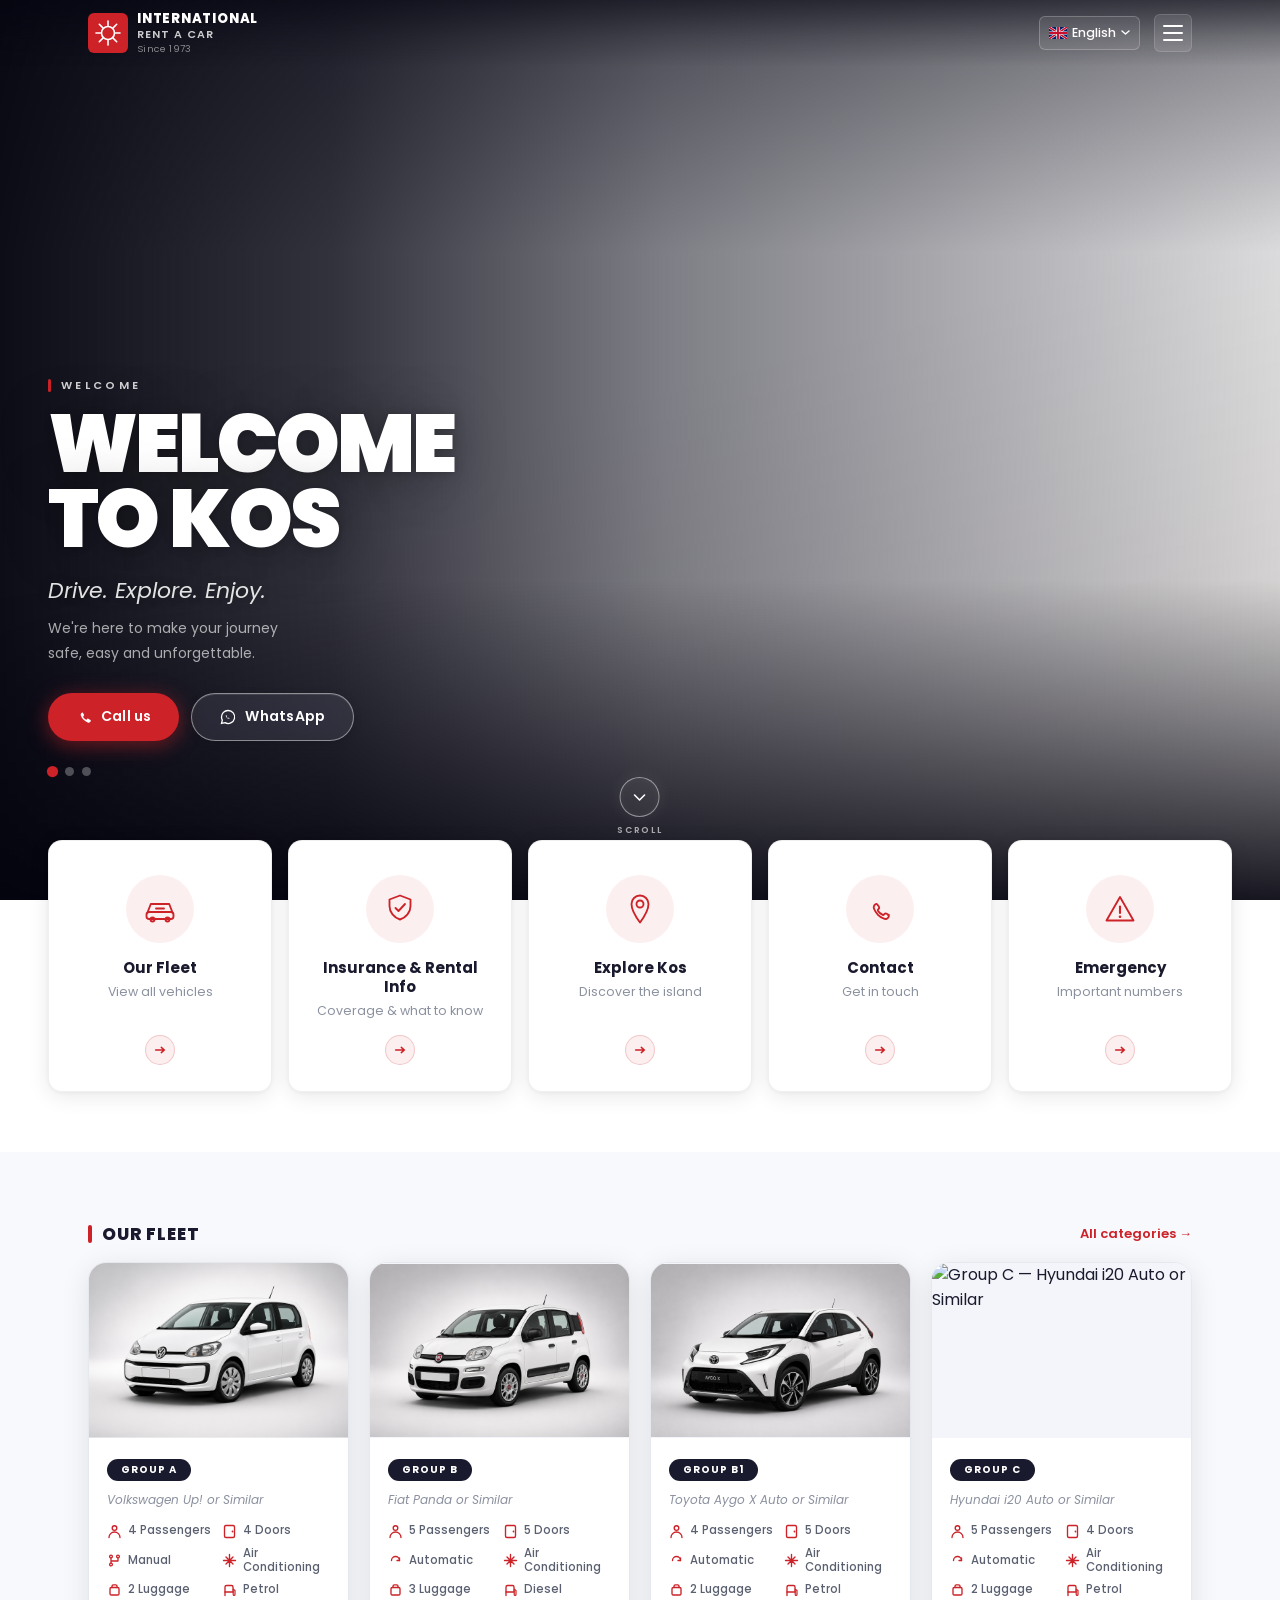
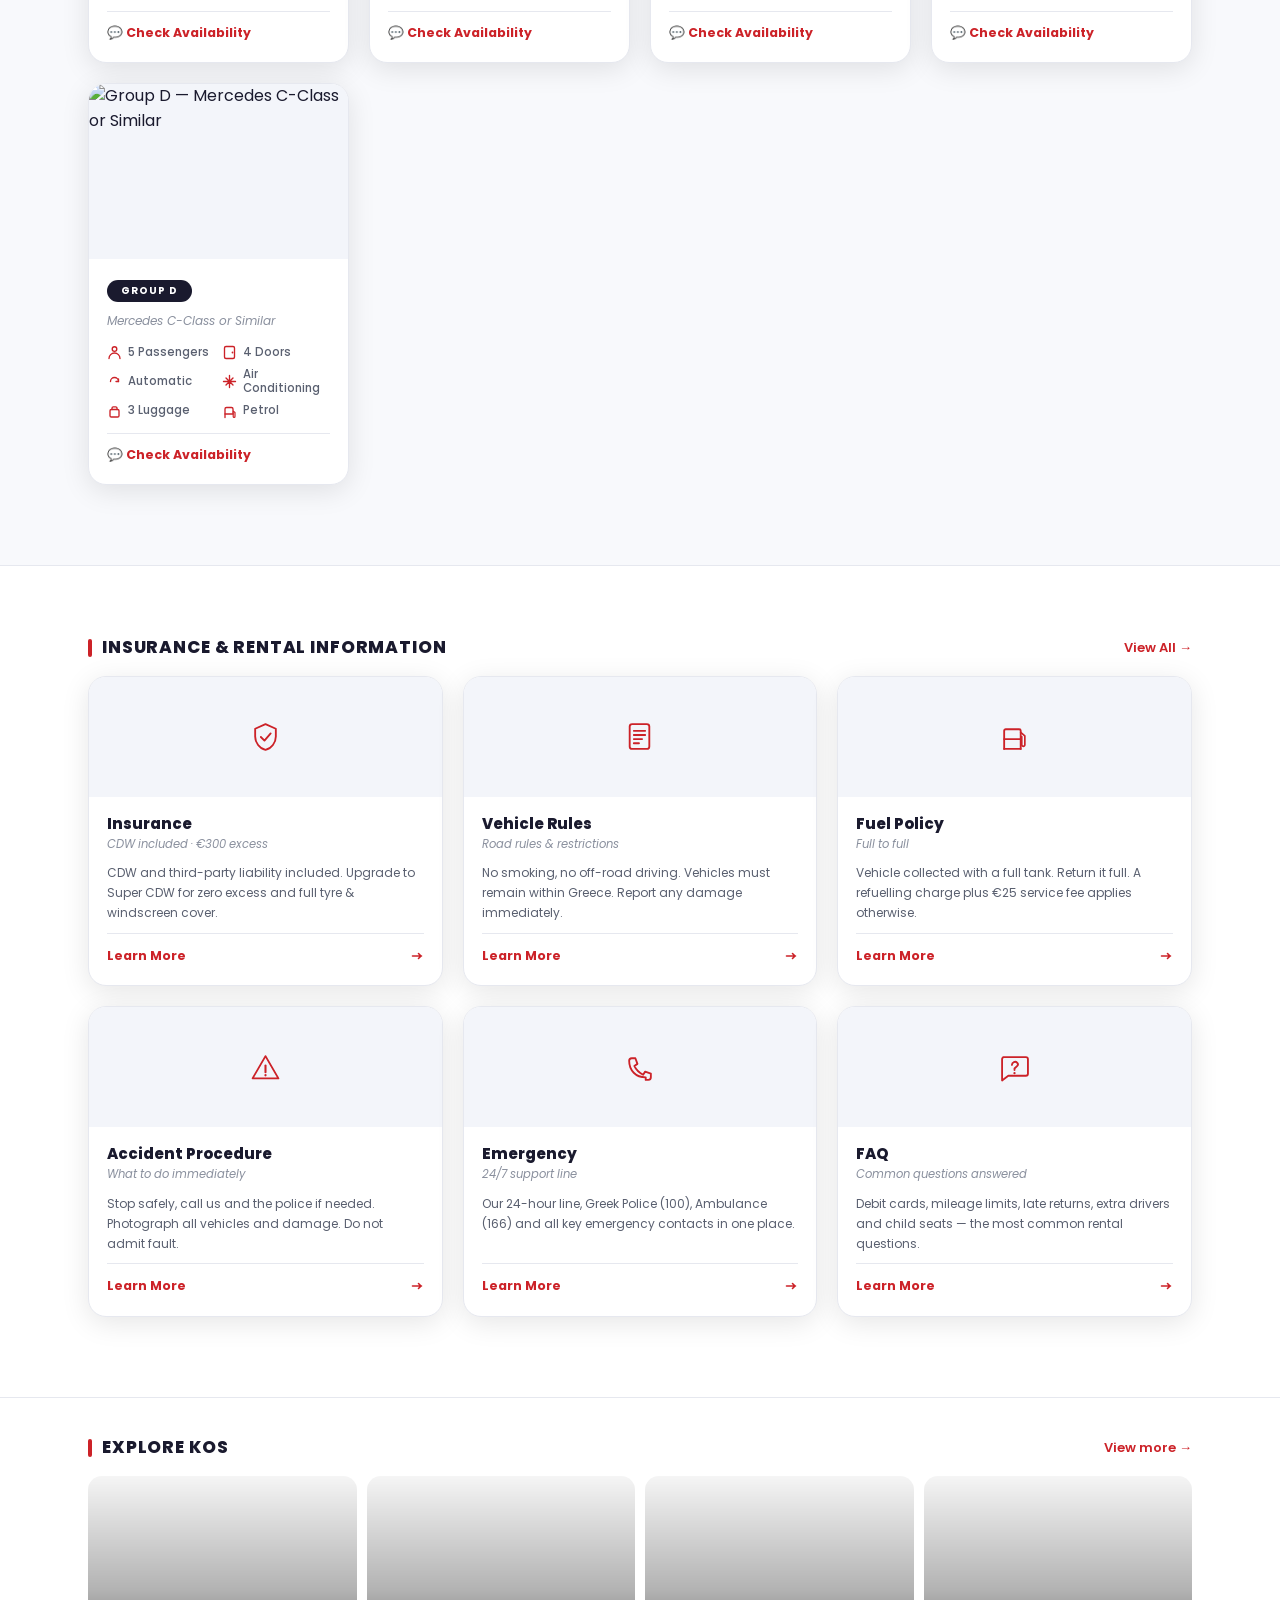
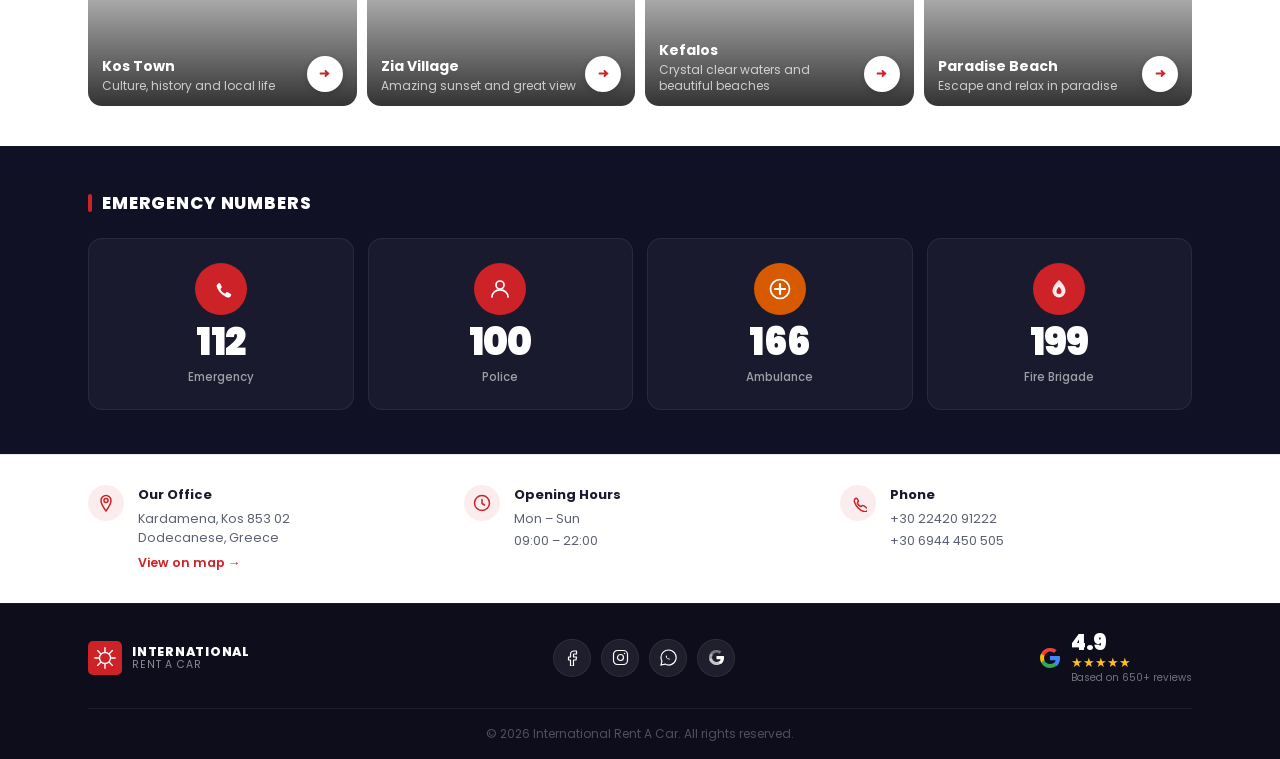
==== index.html @ 5ad6110a "Initial development version" ====
<!DOCTYPE html>
<html lang="en">
<head>
  <meta charset="UTF-8" />
  <meta name="viewport" content="width=device-width, initial-scale=1.0" />
  <meta name="description" content="International Rent A Car — Premium car rentals in Kos, Greece. Drive. Explore. Enjoy." />
  <title>International Rent A Car — Kos, Greece</title>
  <link rel="preconnect" href="https://fonts.googleapis.com" />
  <link rel="preconnect" href="https://fonts.gstatic.com" crossorigin />
  <link href="https://fonts.googleapis.com/css2?family=Poppins:ital,wght@0,300;0,400;0,500;0,600;0,700;0,800;0,900;1,400;1,500&display=swap" rel="stylesheet" />
  <link rel="stylesheet" href="css/style.css" />
</head>
<body>

  <!-- ═══════════════════════ NAVIGATION ═══════════════════════ -->
  <header class="nav" id="nav">
    <div class="nav__inner">

      <a href="#home" class="nav__logo" aria-label="International Rent A Car — Home">
        <!--
          LOGO PLACEHOLDER — replace the entire <svg> below with the official asset:
          <img src="images/logo.png" alt="" width="40" height="40" />
          The .nav__logo-icon img rule in style.css handles sizing automatically.
        -->
        <div class="nav__logo-icon" aria-hidden="true">
          <svg width="40" height="40" viewBox="0 0 40 40" fill="none" xmlns="http://www.w3.org/2000/svg">
            <rect width="40" height="40" rx="6" fill="#CC2228"/>
            <circle cx="20" cy="20" r="6.5" stroke="white" stroke-width="1.6" fill="none"/>
            <line x1="20" y1="8"  x2="20" y2="12.5" stroke="white" stroke-width="1.6" stroke-linecap="round"/>
            <line x1="20" y1="27.5" x2="20" y2="32" stroke="white" stroke-width="1.6" stroke-linecap="round"/>
            <line x1="8"  y1="20" x2="12.5" y2="20" stroke="white" stroke-width="1.6" stroke-linecap="round"/>
            <line x1="27.5" y1="20" x2="32" y2="20" stroke="white" stroke-width="1.6" stroke-linecap="round"/>
            <line x1="11.3" y1="11.3" x2="14.9" y2="14.9" stroke="white" stroke-width="1.6" stroke-linecap="round"/>
            <line x1="25.1" y1="25.1" x2="28.7" y2="28.7" stroke="white" stroke-width="1.6" stroke-linecap="round"/>
            <line x1="28.7" y1="11.3" x2="25.1" y2="14.9" stroke="white" stroke-width="1.6" stroke-linecap="round"/>
            <line x1="14.9" y1="25.1" x2="11.3" y2="28.7" stroke="white" stroke-width="1.6" stroke-linecap="round"/>
          </svg>
        </div>
        <div class="nav__logo-text">
          <span class="nav__logo-name">INTERNATIONAL</span>
          <span class="nav__logo-sub">RENT A CAR</span>
          <span class="nav__logo-since">Since 1973</span>
        </div>
      </a>

      <div class="nav__right">
        <div class="nav__lang" role="button" tabindex="0" aria-label="Language: English">
          <svg width="18" height="12" viewBox="0 0 18 12" xmlns="http://www.w3.org/2000/svg" aria-hidden="true">
            <rect width="18" height="12" rx="1.5" fill="#012169"/>
            <path d="M0 0L18 12M18 0L0 12" stroke="white" stroke-width="2.5"/>
            <path d="M0 0L18 12M18 0L0 12" stroke="#C8102E" stroke-width="1.5"/>
            <path d="M9 0V12M0 6H18" stroke="white" stroke-width="3.2"/>
            <path d="M9 0V12M0 6H18" stroke="#C8102E" stroke-width="1.9"/>
          </svg>
          <span>English</span>
          <svg width="9" height="5" viewBox="0 0 9 5" fill="none" aria-hidden="true">
            <path d="M1 1l3.5 3L8 1" stroke="white" stroke-width="1.4" stroke-linecap="round" stroke-linejoin="round"/>
          </svg>
        </div>
        <button class="nav__burger" id="navBurger" aria-label="Open navigation menu" aria-expanded="false" aria-controls="mobMenu">
          <span></span>
          <span></span>
          <span></span>
        </button>
      </div>

    </div>
  </header>

  <!-- ═══════════════════════ MOBILE MENU ══════════════════════ -->
  <div class="mob-menu" id="mobMenu" aria-hidden="true" role="dialog" aria-label="Navigation">
    <div class="mob-menu__bg" id="mobMenuBg"></div>
    <div class="mob-menu__panel">
      <div class="mob-menu__head">
        <div class="mob-menu__logo" aria-hidden="true">
          <svg width="26" height="26" viewBox="0 0 40 40" fill="none">
            <rect width="40" height="40" rx="6" fill="#CC2228"/>
            <circle cx="20" cy="20" r="6.5" stroke="white" stroke-width="1.6" fill="none"/>
            <line x1="20" y1="8"  x2="20" y2="12.5" stroke="white" stroke-width="1.6" stroke-linecap="round"/>
            <line x1="20" y1="27.5" x2="20" y2="32" stroke="white" stroke-width="1.6" stroke-linecap="round"/>
            <line x1="8"  y1="20" x2="12.5" y2="20" stroke="white" stroke-width="1.6" stroke-linecap="round"/>
            <line x1="27.5" y1="20" x2="32" y2="20" stroke="white" stroke-width="1.6" stroke-linecap="round"/>
            <line x1="11.3" y1="11.3" x2="14.9" y2="14.9" stroke="white" stroke-width="1.6" stroke-linecap="round"/>
            <line x1="25.1" y1="25.1" x2="28.7" y2="28.7" stroke="white" stroke-width="1.6" stroke-linecap="round"/>
            <line x1="28.7" y1="11.3" x2="25.1" y2="14.9" stroke="white" stroke-width="1.6" stroke-linecap="round"/>
            <line x1="14.9" y1="25.1" x2="11.3" y2="28.7" stroke="white" stroke-width="1.6" stroke-linecap="round"/>
          </svg>
          <span>Menu</span>
        </div>
        <button class="mob-menu__close" id="mobMenuClose" aria-label="Close menu">
          <svg width="18" height="18" viewBox="0 0 18 18" fill="none" aria-hidden="true">
            <path d="M14 4L4 14M4 4l10 10" stroke="white" stroke-width="1.8" stroke-linecap="round"/>
          </svg>
        </button>
      </div>
      <nav class="mob-menu__nav" aria-label="Main navigation">
        <a href="#fleet"        class="mob-menu__link">Our Fleet</a>
        <a href="#rental-guide" class="mob-menu__link">Insurance & Rental Info</a>
        <a href="#explore"      class="mob-menu__link">Explore Kos</a>
        <a href="#emergency"    class="mob-menu__link">Emergency</a>
        <a href="#contact"      class="mob-menu__link">Contact</a>
      </nav>
      <div class="mob-menu__footer">
        <a href="tel:+302242091222" class="mob-menu__cta mob-menu__cta--red">
          <svg width="15" height="15" viewBox="0 0 15 15" fill="none" aria-hidden="true">
            <path d="M13.5 10.5c-.28-.28-2.15-1.4-2.55-1.4-.4 0-.55.3-1.05.85-.28.28-.48.3-.75.15-.6-.28-1.8-.8-2.55-2.45-.1-.28-.1-.45.2-.75.47-.47.75-.65.75-1.05 0-.4-1.05-2-1.35-2.28-.28-.28-.55 0-.8.2-.47.28-.85.65-1.05 1.15-.2.47-.08 1.05.1 1.55.55 1.4 1.4 2.72 2.55 3.85 1.15 1.15 2.45 2 3.85 2.55.47.18 1.05.28 1.55.1.47-.18.87-.6 1.15-1.05.28-.38.48-.57.28-.85-.08-.08-.3-.2-1.05-.85z" fill="white"/>
          </svg>
          Call us now
        </a>
        <a href="https://wa.me/306944450505" target="_blank" rel="noopener" class="mob-menu__cta mob-menu__cta--outline">
          <svg width="15" height="15" viewBox="0 0 15 15" fill="none" aria-hidden="true">
            <path d="M7.5 1C3.91 1 1 3.91 1 7.5c0 1.08.28 2.1.78 2.98L1 14l3.6-.77A6.5 6.5 0 107.5 1z" stroke="white" stroke-width="1.2" fill="none"/>
            <path d="M5.3 6.2c0-.15.1-.28.23-.3l.23-.02c.15-.01.28.08.3.22l.27.93c.03.1-.02.21-.12.26l-.27.17c.24.48.65.9 1.13 1.14l.17-.27a.22.22 0 01.26-.12l.93.27c.14.03.23.16.22.3l-.02.23c-.02.15-.15.26-.3.26C6.75 9 5.3 7.55 5.3 6.42V6.2z" fill="white"/>
          </svg>
          WhatsApp
        </a>
      </div>
    </div>
  </div>

  <!-- ═══════════════════════ HERO ══════════════════════════════ -->
  <section class="hero" id="home" aria-label="Welcome to International Rent A Car">

    <div class="hero__slide active" style="background-image:url('https://images.unsplash.com/photo-1568702846914-96b305d2aaeb?w=1920&q=90&auto=format&fit=crop')" aria-hidden="true"></div>
    <div class="hero__slide" style="background-image:url('https://images.unsplash.com/photo-1571366343168-631c5bcca7a4?w=1920&q=90&auto=format&fit=crop')" aria-hidden="true"></div>
    <div class="hero__slide" style="background-image:url('https://images.unsplash.com/photo-1570077188670-e3a8d69ac5ff?w=1920&q=90&auto=format&fit=crop')" aria-hidden="true"></div>

    <div class="hero__overlay" aria-hidden="true"></div>
    <div class="hero__vignette" aria-hidden="true"></div>

    <div class="hero__content">
      <span class="hero__eyebrow">WELCOME</span>
      <h1 class="hero__heading">WELCOME<br>TO KOS</h1>
      <p class="hero__tagline">Drive. Explore. Enjoy.</p>
      <p class="hero__desc">We're here to make your journey<br>safe, easy and unforgettable.</p>

      <div class="hero__actions">
        <a href="tel:+302242091222" class="hero__btn hero__btn--red">
          <svg width="16" height="16" viewBox="0 0 16 16" fill="none" aria-hidden="true">
            <path d="M14.5 11c-.3-.3-2.3-1.52-2.7-1.52-.4 0-.6.3-1.1.9-.3.3-.5.3-.8.16-.65-.3-1.9-.86-2.7-2.6-.1-.3-.1-.5.2-.8.5-.5.8-.7.8-1.1 0-.4-1.1-2.08-1.4-2.38-.3-.3-.6 0-.9.2-.5.3-.9.7-1.1 1.2-.2.5-.1 1.1.1 1.6.6 1.5 1.5 2.9 2.7 4.1 1.2 1.2 2.6 2.1 4.1 2.7.5.2 1.1.3 1.6.1.5-.2.9-.6 1.2-1.1.28-.4.5-.58.28-.88z" fill="white"/>
          </svg>
          Call us
        </a>
        <a href="https://wa.me/306944450505" target="_blank" rel="noopener" class="hero__btn hero__btn--dark">
          <svg width="16" height="16" viewBox="0 0 16 16" fill="none" aria-hidden="true">
            <path d="M8 1.5C4.41 1.5 1.5 4.41 1.5 8c0 1.13.3 2.2.82 3.12L1.5 14.5l3.5-.81A6.5 6.5 0 108 1.5z" stroke="white" stroke-width="1.3" fill="none"/>
            <path d="M5.8 6.5c0-.16.1-.3.25-.33l.26-.02c.16-.02.3.08.33.23l.28.98c.04.12-.02.25-.13.31l-.27.17c.26.53.68.96 1.2 1.2l.17-.26a.27.27 0 01.32-.14l.98.28c.15.03.25.17.23.33l-.02.26c-.02.16-.16.27-.32.27C7.25 9.62 5.8 8.17 5.8 6.76V6.5z" fill="white"/>
          </svg>
          WhatsApp
        </a>
      </div>

      <div class="hero__dots" role="tablist" aria-label="Hero slides">
        <button class="hero__dot active" data-slide="0" role="tab" aria-selected="true"  aria-label="Slide 1"></button>
        <button class="hero__dot"        data-slide="1" role="tab" aria-selected="false" aria-label="Slide 2"></button>
        <button class="hero__dot"        data-slide="2" role="tab" aria-selected="false" aria-label="Slide 3"></button>
      </div>
    </div>

    <a href="#quick-links" class="hero__scroll" aria-label="Scroll down">
      <div class="hero__scroll-ring" aria-hidden="true">
        <svg width="20" height="20" viewBox="0 0 20 20" fill="none">
          <path d="M5 8l5 5 5-5" stroke="white" stroke-width="1.6" stroke-linecap="round" stroke-linejoin="round"/>
        </svg>
      </div>
      <span>SCROLL</span>
    </a>

  </section>

  <!-- ═══════════════════════ QUICK ACCESS ═════════════════════ -->
  <section class="qa-wrap" id="quick-links" aria-label="Quick access navigation">
    <div class="qa-grid">

      <!-- 1. Our Fleet -->
      <a href="#fleet" class="qa-card" aria-label="View our fleet of vehicles">
        <div class="qa-card__icon" aria-hidden="true">
          <svg width="34" height="34" viewBox="0 0 34 34" fill="none">
            <path d="M4.5 20.5L7.8 12H26.2L29.5 20.5" stroke="#CC2228" stroke-width="1.85" stroke-linecap="round" stroke-linejoin="round"/>
            <rect x="3.5" y="20" width="27" height="7" rx="2.8" stroke="#CC2228" stroke-width="1.85"/>
            <circle cx="9.5" cy="27.5" r="2" stroke="#CC2228" stroke-width="1.85" fill="none"/>
            <circle cx="24.5" cy="27.5" r="2" stroke="#CC2228" stroke-width="1.85" fill="none"/>
            <path d="M13 16.5h8" stroke="#CC2228" stroke-width="1.85" stroke-linecap="round"/>
          </svg>
        </div>
        <div class="qa-card__body">
          <strong class="qa-card__title">Our Fleet</strong>
          <span class="qa-card__desc">View all vehicles</span>
        </div>
        <div class="qa-card__arrow" aria-hidden="true">
          <svg width="14" height="14" viewBox="0 0 16 16" fill="none">
            <path d="M3 8h10M9.5 5L13 8l-3.5 3" stroke="currentColor" stroke-width="1.7" stroke-linecap="round" stroke-linejoin="round"/>
          </svg>
        </div>
      </a>

      <!-- 2. Insurance -->
      <a href="#rental-guide" class="qa-card" aria-label="Insurance and rental information">
        <div class="qa-card__icon" aria-hidden="true">
          <svg width="34" height="34" viewBox="0 0 34 34" fill="none">
            <path d="M17 3.5L6.5 7.5v6.5c0 6.28 4.5 11.5 10.5 13.5 6-2 10.5-7.22 10.5-13.5V7.5L17 3.5z" stroke="#CC2228" stroke-width="1.85" stroke-linejoin="round"/>
            <path d="M12.5 16l3 3L22 12" stroke="#CC2228" stroke-width="1.85" stroke-linecap="round" stroke-linejoin="round"/>
          </svg>
        </div>
        <div class="qa-card__body">
          <strong class="qa-card__title">Insurance & Rental Info</strong>
          <span class="qa-card__desc">Coverage & what to know</span>
        </div>
        <div class="qa-card__arrow" aria-hidden="true">
          <svg width="14" height="14" viewBox="0 0 16 16" fill="none">
            <path d="M3 8h10M9.5 5L13 8l-3.5 3" stroke="currentColor" stroke-width="1.7" stroke-linecap="round" stroke-linejoin="round"/>
          </svg>
        </div>
      </a>

      <!-- 3. Explore Kos -->
      <a href="#explore" class="qa-card" aria-label="Explore Kos island">
        <div class="qa-card__icon" aria-hidden="true">
          <svg width="34" height="34" viewBox="0 0 34 34" fill="none">
            <path d="M17 3.5C12.31 3.5 8.5 7.31 8.5 12c0 7.12 8.5 18.5 8.5 18.5s8.5-11.38 8.5-18.5c0-4.69-3.81-8.5-8.5-8.5z" stroke="#CC2228" stroke-width="1.85" stroke-linejoin="round"/>
            <circle cx="17" cy="12" r="3.5" stroke="#CC2228" stroke-width="1.85" fill="none"/>
          </svg>
        </div>
        <div class="qa-card__body">
          <strong class="qa-card__title">Explore Kos</strong>
          <span class="qa-card__desc">Discover the island</span>
        </div>
        <div class="qa-card__arrow" aria-hidden="true">
          <svg width="14" height="14" viewBox="0 0 16 16" fill="none">
            <path d="M3 8h10M9.5 5L13 8l-3.5 3" stroke="currentColor" stroke-width="1.7" stroke-linecap="round" stroke-linejoin="round"/>
          </svg>
        </div>
      </a>

      <!-- 4. Contact -->
      <a href="tel:+302242091222" class="qa-card" aria-label="Call us now">
        <div class="qa-card__icon" aria-hidden="true">
          <svg width="34" height="34" viewBox="0 0 34 34" fill="none">
            <path d="M26.5 23.5c-.46-.48-3.3-2.12-3.94-2.12-.65 0-.84.38-1.6 1.22-.43.5-.74.52-1.22.28-1.22-.6-3.28-1.72-4.88-4.24-.19-.46-.19-.7.28-1.2.76-.76 1.13-1.04 1.13-1.6 0-.65-1.7-3.1-2.08-3.52-.65-.73-1.22-.47-1.7 0-.74.46-1.32 1.04-1.6 1.88-.28.84-.18 1.75.18 2.58.82 2.24 2.26 4.36 3.9 6 1.65 1.65 3.76 3.08 6 3.9.83.36 1.74.46 2.58.18.84-.28 1.42-.86 1.88-1.6.46-.65.7-.88.24-1.6-.09-.18-.38-.37-1.04-1.06z" stroke="#CC2228" stroke-width="1.85" stroke-linecap="round"/>
          </svg>
        </div>
        <div class="qa-card__body">
          <strong class="qa-card__title">Contact</strong>
          <span class="qa-card__desc">Get in touch</span>
        </div>
        <div class="qa-card__arrow" aria-hidden="true">
          <svg width="14" height="14" viewBox="0 0 16 16" fill="none">
            <path d="M3 8h10M9.5 5L13 8l-3.5 3" stroke="currentColor" stroke-width="1.7" stroke-linecap="round" stroke-linejoin="round"/>
          </svg>
        </div>
      </a>

      <!-- 5. Emergency -->
      <a href="#emergency" class="qa-card" aria-label="View emergency numbers">
        <div class="qa-card__icon" aria-hidden="true">
          <svg width="34" height="34" viewBox="0 0 34 34" fill="none">
            <path d="M17 5L30.5 28.5H3.5L17 5z" stroke="#CC2228" stroke-width="1.85" stroke-linejoin="round"/>
            <path d="M17 14.5V21" stroke="#CC2228" stroke-width="2.1" stroke-linecap="round"/>
            <circle cx="17" cy="24.8" r="1.3" fill="#CC2228"/>
          </svg>
        </div>
        <div class="qa-card__body">
          <strong class="qa-card__title">Emergency</strong>
          <span class="qa-card__desc">Important numbers</span>
        </div>
        <div class="qa-card__arrow" aria-hidden="true">
          <svg width="14" height="14" viewBox="0 0 16 16" fill="none">
            <path d="M3 8h10M9.5 5L13 8l-3.5 3" stroke="currentColor" stroke-width="1.7" stroke-linecap="round" stroke-linejoin="round"/>
          </svg>
        </div>
      </a>

    </div><!-- end .qa-grid -->

    <!-- Pagination dots — shown on mobile only -->
    <div class="qa-dots" role="tablist" aria-label="Quick access cards">
      <button class="qa-dot qa-dot--active" role="tab" aria-selected="true"  data-qa="0" aria-label="Card 1 of 5"></button>
      <button class="qa-dot"               role="tab" aria-selected="false" data-qa="1" aria-label="Card 2 of 5"></button>
      <button class="qa-dot"               role="tab" aria-selected="false" data-qa="2" aria-label="Card 3 of 5"></button>
      <button class="qa-dot"               role="tab" aria-selected="false" data-qa="3" aria-label="Card 4 of 5"></button>
      <button class="qa-dot"               role="tab" aria-selected="false" data-qa="4" aria-label="Card 5 of 5"></button>
    </div>

  </section>

  <!-- ═══════════════════════ OUR FLEET ════════════════════════ -->
  <section class="fleet" id="fleet" aria-labelledby="fleet-heading">
    <div class="container">

      <div class="sec-head">
        <h2 class="sec-title" id="fleet-heading">OUR FLEET</h2>
        <a href="#fleet" class="sec-link">All categories →</a>
      </div>

      <div class="fleet-grid prem-carousel__track" role="list">

        <!-- ── Group A · Economy ─────────────────────────────────── -->
        <!-- Fleet images must be loaded from: assets/images/fleet/cards/ -->
        <article class="fleet-card prem-carousel__card" role="listitem" aria-label="Group A — Volkswagen Up! or Similar">
          <div class="fleet-card__img-wrap">
            <img
              src="assets/images/fleet/cards/group-a-vw-up-white.png"
              alt="Group A — Volkswagen Up! or Similar"
              loading="lazy"
            />
          </div>
          <div class="fleet-card__body">
            <div class="fleet-card__head">
              <p class="fleet-card__group">Group A</p>
              <p class="fleet-card__example">Volkswagen Up! or Similar</p>
            </div>
            <ul class="fleet-card__specs" aria-label="Vehicle specifications">
              <li class="fleet-card__spec">
                <svg width="15" height="15" viewBox="0 0 15 15" fill="none" aria-hidden="true">
                  <circle cx="7.5" cy="4" r="2.3" stroke="#CC2228" stroke-width="1.35"/>
                  <path d="M2 13.5c0-3.04 2.46-5.5 5.5-5.5s5.5 2.46 5.5 5.5" stroke="#CC2228" stroke-width="1.35" stroke-linecap="round"/>
                </svg>
                <span>4 Passengers</span>
              </li>
              <li class="fleet-card__spec">
                <svg width="15" height="15" viewBox="0 0 15 15" fill="none" aria-hidden="true">
                  <rect x="2.5" y="1.5" width="10" height="12" rx="1.5" stroke="#CC2228" stroke-width="1.35"/>
                  <circle cx="10.5" cy="7.5" r="0.9" fill="#CC2228"/>
                </svg>
                <span>4 Doors</span>
              </li>
              <li class="fleet-card__spec">
                <svg width="15" height="15" viewBox="0 0 15 15" fill="none" aria-hidden="true">
                  <circle cx="4" cy="3.5" r="1.4" stroke="#CC2228" stroke-width="1.3"/>
                  <circle cx="11" cy="3.5" r="1.4" stroke="#CC2228" stroke-width="1.3"/>
                  <circle cx="4" cy="11.5" r="1.4" stroke="#CC2228" stroke-width="1.3"/>
                  <path d="M4 4.9v5.2M11 4.9V8H4" stroke="#CC2228" stroke-width="1.3" stroke-linecap="round" stroke-linejoin="round"/>
                </svg>
                <span>Manual</span>
              </li>
              <li class="fleet-card__spec">
                <svg width="15" height="15" viewBox="0 0 15 15" fill="none" aria-hidden="true">
                  <path d="M7.5 1.5v12M1.5 7.5h12M4 4l7 7M11 4l-7 7" stroke="#CC2228" stroke-width="1.35" stroke-linecap="round"/>
                </svg>
                <span>Air Conditioning</span>
              </li>
              <li class="fleet-card__spec">
                <svg width="15" height="15" viewBox="0 0 15 15" fill="none" aria-hidden="true">
                  <rect x="3" y="5.5" width="9" height="7.5" rx="1.3" stroke="#CC2228" stroke-width="1.35"/>
                  <path d="M5 5.5V4.2A1.3 1.3 0 016.3 2.9h2.4A1.3 1.3 0 0110 4.2v1.3" stroke="#CC2228" stroke-width="1.35" stroke-linecap="round"/>
                </svg>
                <span>2 Luggage</span>
              </li>
              <li class="fleet-card__spec">
                <svg width="15" height="15" viewBox="0 0 15 15" fill="none" aria-hidden="true">
                  <path d="M3 13.5V5A1.5 1.5 0 014.5 3.5h5A1.5 1.5 0 0111 5v4" stroke="#CC2228" stroke-width="1.35" stroke-linecap="round"/>
                  <path d="M3 10h8" stroke="#CC2228" stroke-width="1.35" stroke-linecap="round"/>
                  <path d="M11 7l2 1.5v4a.9.9 0 01-1.8 0V8.5" stroke="#CC2228" stroke-width="1.2" stroke-linejoin="round"/>
                </svg>
                <span>Petrol</span>
              </li>
            </ul>
            <button type="button" class="fleet-card__cta" data-group="Group A" data-vehicle="Volkswagen Up! or Similar">
              💬 Check Availability
            </button>
          </div>
        </article>

        <!-- ── Group B · Economy Plus ────────────────────────────── -->
        <article class="fleet-card prem-carousel__card" role="listitem" aria-label="Group B — Fiat Panda or Similar">
          <div class="fleet-card__img-wrap">
            <img
              src="assets/images/fleet/cards/group-b-fiat-panda-white.png"
              alt="Group B — Fiat Panda or Similar"
              loading="lazy"
            />
          </div>
          <div class="fleet-card__body">
            <div class="fleet-card__head">
              <p class="fleet-card__group">Group B</p>
              <p class="fleet-card__example">Fiat Panda or Similar</p>
            </div>
            <ul class="fleet-card__specs" aria-label="Vehicle specifications">
              <li class="fleet-card__spec">
                <svg width="15" height="15" viewBox="0 0 15 15" fill="none" aria-hidden="true">
                  <circle cx="7.5" cy="4" r="2.3" stroke="#CC2228" stroke-width="1.35"/>
                  <path d="M2 13.5c0-3.04 2.46-5.5 5.5-5.5s5.5 2.46 5.5 5.5" stroke="#CC2228" stroke-width="1.35" stroke-linecap="round"/>
                </svg>
                <span>5 Passengers</span>
              </li>
              <li class="fleet-card__spec">
                <svg width="15" height="15" viewBox="0 0 15 15" fill="none" aria-hidden="true">
                  <rect x="2.5" y="1.5" width="10" height="12" rx="1.5" stroke="#CC2228" stroke-width="1.35"/>
                  <circle cx="10.5" cy="7.5" r="0.9" fill="#CC2228"/>
                </svg>
                <span>5 Doors</span>
              </li>
              <li class="fleet-card__spec">
                <svg width="15" height="15" viewBox="0 0 15 15" fill="none" aria-hidden="true">
                  <path d="M3.5 7.5A4 4 0 1111.5 7.5" stroke="#CC2228" stroke-width="1.35" stroke-linecap="round"/>
                  <path d="M11.5 5v2.5H9" stroke="#CC2228" stroke-width="1.35" stroke-linecap="round" stroke-linejoin="round"/>
                </svg>
                <span>Automatic</span>
              </li>
              <li class="fleet-card__spec">
                <svg width="15" height="15" viewBox="0 0 15 15" fill="none" aria-hidden="true">
                  <path d="M7.5 1.5v12M1.5 7.5h12M4 4l7 7M11 4l-7 7" stroke="#CC2228" stroke-width="1.35" stroke-linecap="round"/>
                </svg>
                <span>Air Conditioning</span>
              </li>
              <li class="fleet-card__spec">
                <svg width="15" height="15" viewBox="0 0 15 15" fill="none" aria-hidden="true">
                  <rect x="3" y="5.5" width="9" height="7.5" rx="1.3" stroke="#CC2228" stroke-width="1.35"/>
                  <path d="M5 5.5V4.2A1.3 1.3 0 016.3 2.9h2.4A1.3 1.3 0 0110 4.2v1.3" stroke="#CC2228" stroke-width="1.35" stroke-linecap="round"/>
                </svg>
                <span>3 Luggage</span>
              </li>
              <li class="fleet-card__spec">
                <svg width="15" height="15" viewBox="0 0 15 15" fill="none" aria-hidden="true">
                  <path d="M3 13.5V5A1.5 1.5 0 014.5 3.5h5A1.5 1.5 0 0111 5v4" stroke="#CC2228" stroke-width="1.35" stroke-linecap="round"/>
                  <path d="M3 10h8" stroke="#CC2228" stroke-width="1.35" stroke-linecap="round"/>
                  <path d="M11 7l2 1.5v4a.9.9 0 01-1.8 0V8.5" stroke="#CC2228" stroke-width="1.2" stroke-linejoin="round"/>
                </svg>
                <span>Diesel</span>
              </li>
            </ul>
            <button type="button" class="fleet-card__cta" data-group="Group B" data-vehicle="Fiat Panda or Similar">
              💬 Check Availability
            </button>
          </div>
        </article>

        <!-- ── Group B1 · Economy Auto ──────────────────────────── -->
        <article class="fleet-card prem-carousel__card" role="listitem" aria-label="Group B1 — Toyota Aygo X Auto or Similar">
          <div class="fleet-card__img-wrap">
            <img
              src="assets/images/fleet/cards/group-b1-toyota-aygo-x-auto-white.png"
              alt="Group B1 — Toyota Aygo X Auto or Similar"
              loading="lazy"
            />
          </div>
          <div class="fleet-card__body">
            <div class="fleet-card__head">
              <p class="fleet-card__group">Group B1</p>
              <p class="fleet-card__example">Toyota Aygo X Auto or Similar</p>
            </div>
            <ul class="fleet-card__specs" aria-label="Vehicle specifications">
              <li class="fleet-card__spec">
                <svg width="15" height="15" viewBox="0 0 15 15" fill="none" aria-hidden="true">
                  <circle cx="7.5" cy="4" r="2.3" stroke="#CC2228" stroke-width="1.35"/>
                  <path d="M2 13.5c0-3.04 2.46-5.5 5.5-5.5s5.5 2.46 5.5 5.5" stroke="#CC2228" stroke-width="1.35" stroke-linecap="round"/>
                </svg>
                <span>4 Passengers</span>
              </li>
              <li class="fleet-card__spec">
                <svg width="15" height="15" viewBox="0 0 15 15" fill="none" aria-hidden="true">
                  <rect x="2.5" y="1.5" width="10" height="12" rx="1.5" stroke="#CC2228" stroke-width="1.35"/>
                  <circle cx="10.5" cy="7.5" r="0.9" fill="#CC2228"/>
                </svg>
                <span>5 Doors</span>
              </li>
              <li class="fleet-card__spec">
                <svg width="15" height="15" viewBox="0 0 15 15" fill="none" aria-hidden="true">
                  <path d="M3.5 7.5A4 4 0 1111.5 7.5" stroke="#CC2228" stroke-width="1.35" stroke-linecap="round"/>
                  <path d="M11.5 5v2.5H9" stroke="#CC2228" stroke-width="1.35" stroke-linecap="round" stroke-linejoin="round"/>
                </svg>
                <span>Automatic</span>
              </li>
              <li class="fleet-card__spec">
                <svg width="15" height="15" viewBox="0 0 15 15" fill="none" aria-hidden="true">
                  <path d="M7.5 1.5v12M1.5 7.5h12M4 4l7 7M11 4l-7 7" stroke="#CC2228" stroke-width="1.35" stroke-linecap="round"/>
                </svg>
                <span>Air Conditioning</span>
              </li>
              <li class="fleet-card__spec">
                <svg width="15" height="15" viewBox="0 0 15 15" fill="none" aria-hidden="true">
                  <rect x="3" y="5.5" width="9" height="7.5" rx="1.3" stroke="#CC2228" stroke-width="1.35"/>
                  <path d="M5 5.5V4.2A1.3 1.3 0 016.3 2.9h2.4A1.3 1.3 0 0110 4.2v1.3" stroke="#CC2228" stroke-width="1.35" stroke-linecap="round"/>
                </svg>
                <span>2 Luggage</span>
              </li>
              <li class="fleet-card__spec">
                <svg width="15" height="15" viewBox="0 0 15 15" fill="none" aria-hidden="true">
                  <path d="M3 13.5V5A1.5 1.5 0 014.5 3.5h5A1.5 1.5 0 0111 5v4" stroke="#CC2228" stroke-width="1.35" stroke-linecap="round"/>
                  <path d="M3 10h8" stroke="#CC2228" stroke-width="1.35" stroke-linecap="round"/>
                  <path d="M11 7l2 1.5v4a.9.9 0 01-1.8 0V8.5" stroke="#CC2228" stroke-width="1.2" stroke-linejoin="round"/>
                </svg>
                <span>Petrol</span>
              </li>
            </ul>
            <button type="button" class="fleet-card__cta" data-group="Group B1" data-vehicle="Toyota Aygo X Auto or Similar">
              💬 Check Availability
            </button>
          </div>
        </article>

        <!-- ── Group C · Automatic ───────────────────────────────── -->
        <article class="fleet-card prem-carousel__card" role="listitem" aria-label="Group C — Hyundai i20 Auto or Similar">
          <div class="fleet-card__img-wrap">
            <img
              src="https://images.unsplash.com/photo-1550355291-bbee04a92027?w=600&q=80&auto=format&fit=crop"
              alt="Group C — Hyundai i20 Auto or Similar"
              loading="lazy"
            />
          </div>
          <div class="fleet-card__body">
            <div class="fleet-card__head">
              <p class="fleet-card__group">Group C</p>
              <p class="fleet-card__example">Hyundai i20 Auto or Similar</p>
            </div>
            <ul class="fleet-card__specs" aria-label="Vehicle specifications">
              <li class="fleet-card__spec">
                <svg width="15" height="15" viewBox="0 0 15 15" fill="none" aria-hidden="true">
                  <circle cx="7.5" cy="4" r="2.3" stroke="#CC2228" stroke-width="1.35"/>
                  <path d="M2 13.5c0-3.04 2.46-5.5 5.5-5.5s5.5 2.46 5.5 5.5" stroke="#CC2228" stroke-width="1.35" stroke-linecap="round"/>
                </svg>
                <span>5 Passengers</span>
              </li>
              <li class="fleet-card__spec">
                <svg width="15" height="15" viewBox="0 0 15 15" fill="none" aria-hidden="true">
                  <rect x="2.5" y="1.5" width="10" height="12" rx="1.5" stroke="#CC2228" stroke-width="1.35"/>
                  <circle cx="10.5" cy="7.5" r="0.9" fill="#CC2228"/>
                </svg>
                <span>4 Doors</span>
              </li>
              <li class="fleet-card__spec">
                <svg width="15" height="15" viewBox="0 0 15 15" fill="none" aria-hidden="true">
                  <path d="M3.5 7.5A4 4 0 1111.5 7.5" stroke="#CC2228" stroke-width="1.35" stroke-linecap="round"/>
                  <path d="M11.5 5v2.5H9" stroke="#CC2228" stroke-width="1.35" stroke-linecap="round" stroke-linejoin="round"/>
                </svg>
                <span>Automatic</span>
              </li>
              <li class="fleet-card__spec">
                <svg width="15" height="15" viewBox="0 0 15 15" fill="none" aria-hidden="true">
                  <path d="M7.5 1.5v12M1.5 7.5h12M4 4l7 7M11 4l-7 7" stroke="#CC2228" stroke-width="1.35" stroke-linecap="round"/>
                </svg>
                <span>Air Conditioning</span>
              </li>
              <li class="fleet-card__spec">
                <svg width="15" height="15" viewBox="0 0 15 15" fill="none" aria-hidden="true">
                  <rect x="3" y="5.5" width="9" height="7.5" rx="1.3" stroke="#CC2228" stroke-width="1.35"/>
                  <path d="M5 5.5V4.2A1.3 1.3 0 016.3 2.9h2.4A1.3 1.3 0 0110 4.2v1.3" stroke="#CC2228" stroke-width="1.35" stroke-linecap="round"/>
                </svg>
                <span>2 Luggage</span>
              </li>
              <li class="fleet-card__spec">
                <svg width="15" height="15" viewBox="0 0 15 15" fill="none" aria-hidden="true">
                  <path d="M3 13.5V5A1.5 1.5 0 014.5 3.5h5A1.5 1.5 0 0111 5v4" stroke="#CC2228" stroke-width="1.35" stroke-linecap="round"/>
                  <path d="M3 10h8" stroke="#CC2228" stroke-width="1.35" stroke-linecap="round"/>
                  <path d="M11 7l2 1.5v4a.9.9 0 01-1.8 0V8.5" stroke="#CC2228" stroke-width="1.2" stroke-linejoin="round"/>
                </svg>
                <span>Petrol</span>
              </li>
            </ul>
            <button type="button" class="fleet-card__cta" data-group="Group C" data-vehicle="Hyundai i20 Auto or Similar">
              💬 Check Availability
            </button>
          </div>
        </article>

        <!-- ── Group D · Premium ─────────────────────────────────── -->
        <article class="fleet-card prem-carousel__card" role="listitem" aria-label="Group D — Mercedes C-Class or Similar">
          <div class="fleet-card__img-wrap">
            <img
              src="https://images.unsplash.com/photo-1503376780353-7e6692767b70?w=600&q=80&auto=format&fit=crop"
              alt="Group D — Mercedes C-Class or Similar"
              loading="lazy"
            />
          </div>
          <div class="fleet-card__body">
            <div class="fleet-card__head">
              <p class="fleet-card__group">Group D</p>
              <p class="fleet-card__example">Mercedes C-Class or Similar</p>
            </div>
            <ul class="fleet-card__specs" aria-label="Vehicle specifications">
              <li class="fleet-card__spec">
                <svg width="15" height="15" viewBox="0 0 15 15" fill="none" aria-hidden="true">
                  <circle cx="7.5" cy="4" r="2.3" stroke="#CC2228" stroke-width="1.35"/>
                  <path d="M2 13.5c0-3.04 2.46-5.5 5.5-5.5s5.5 2.46 5.5 5.5" stroke="#CC2228" stroke-width="1.35" stroke-linecap="round"/>
                </svg>
                <span>5 Passengers</span>
              </li>
              <li class="fleet-card__spec">
                <svg width="15" height="15" viewBox="0 0 15 15" fill="none" aria-hidden="true">
                  <rect x="2.5" y="1.5" width="10" height="12" rx="1.5" stroke="#CC2228" stroke-width="1.35"/>
                  <circle cx="10.5" cy="7.5" r="0.9" fill="#CC2228"/>
                </svg>
                <span>4 Doors</span>
              </li>
              <li class="fleet-card__spec">
                <svg width="15" height="15" viewBox="0 0 15 15" fill="none" aria-hidden="true">
                  <path d="M3.5 7.5A4 4 0 1111.5 7.5" stroke="#CC2228" stroke-width="1.35" stroke-linecap="round"/>
                  <path d="M11.5 5v2.5H9" stroke="#CC2228" stroke-width="1.35" stroke-linecap="round" stroke-linejoin="round"/>
                </svg>
                <span>Automatic</span>
              </li>
              <li class="fleet-card__spec">
                <svg width="15" height="15" viewBox="0 0 15 15" fill="none" aria-hidden="true">
                  <path d="M7.5 1.5v12M1.5 7.5h12M4 4l7 7M11 4l-7 7" stroke="#CC2228" stroke-width="1.35" stroke-linecap="round"/>
                </svg>
                <span>Air Conditioning</span>
              </li>
              <li class="fleet-card__spec">
                <svg width="15" height="15" viewBox="0 0 15 15" fill="none" aria-hidden="true">
                  <rect x="3" y="5.5" width="9" height="7.5" rx="1.3" stroke="#CC2228" stroke-width="1.35"/>
                  <path d="M5 5.5V4.2A1.3 1.3 0 016.3 2.9h2.4A1.3 1.3 0 0110 4.2v1.3" stroke="#CC2228" stroke-width="1.35" stroke-linecap="round"/>
                </svg>
                <span>3 Luggage</span>
              </li>
              <li class="fleet-card__spec">
                <svg width="15" height="15" viewBox="0 0 15 15" fill="none" aria-hidden="true">
                  <path d="M3 13.5V5A1.5 1.5 0 014.5 3.5h5A1.5 1.5 0 0111 5v4" stroke="#CC2228" stroke-width="1.35" stroke-linecap="round"/>
                  <path d="M3 10h8" stroke="#CC2228" stroke-width="1.35" stroke-linecap="round"/>
                  <path d="M11 7l2 1.5v4a.9.9 0 01-1.8 0V8.5" stroke="#CC2228" stroke-width="1.2" stroke-linejoin="round"/>
                </svg>
                <span>Petrol</span>
              </li>
            </ul>
            <button type="button" class="fleet-card__cta" data-group="Group D" data-vehicle="Mercedes C-Class or Similar">
              💬 Check Availability
            </button>
          </div>
        </article>

      </div>

      <!-- Pagination dots — visible only on mobile carousel -->
      <div class="prem-carousel__dots" role="tablist" aria-label="Fleet carousel navigation">
        <button class="prem-carousel__dot prem-carousel__dot--active" role="tab" aria-selected="true"  aria-label="Card 1 of 4"></button>
        <button class="prem-carousel__dot"                            role="tab" aria-selected="false" aria-label="Card 2 of 4"></button>
        <button class="prem-carousel__dot"                            role="tab" aria-selected="false" aria-label="Card 3 of 4"></button>
        <button class="prem-carousel__dot"                            role="tab" aria-selected="false" aria-label="Card 4 of 4"></button>
      </div>

    </div>
  </section>

  <!-- ═══════════════════════ INSURANCE & RENTAL INFORMATION ══ -->
  <section class="guide" id="rental-guide">
    <div class="container">

      <div class="sec-head">
        <h2 class="sec-title">INSURANCE &amp; RENTAL INFORMATION</h2>
        <a href="rental-guide.html" class="sec-link">View All →</a>
      </div>

      <div class="info-grid prem-carousel__track" role="list">

        <!-- 1 · Insurance -->
        <a href="rental-guide.html#insurance" class="info-card prem-carousel__card" role="listitem" aria-label="Insurance — learn more">
          <div class="info-card__icon-wrap" aria-hidden="true">
            <svg width="40" height="40" viewBox="0 0 30 30" fill="none">
              <path d="M15 3L5 7.5v7.5c0 6 4.2 11.6 10 13 5.8-1.4 10-7 10-13V7.5L15 3z" stroke="#CC2228" stroke-width="1.8" stroke-linejoin="round"/>
              <path d="M10.5 15.5l3.5 3.5 6-7" stroke="#CC2228" stroke-width="1.8" stroke-linecap="round" stroke-linejoin="round"/>
            </svg>
          </div>
          <div class="info-card__body">
            <div class="info-card__head">
              <h3 class="info-card__title">Insurance</h3>
              <p class="info-card__example">CDW included · €300 excess</p>
            </div>
            <p class="info-card__desc">CDW and third-party liability included. Upgrade to Super CDW for zero excess and full tyre &amp; windscreen cover.</p>
            <span class="info-card__cta">
              Learn More
              <svg width="14" height="14" viewBox="0 0 14 14" fill="none" aria-hidden="true">
                <path d="M2.5 7h9M8.5 4.5L11 7l-2.5 2.5" stroke="currentColor" stroke-width="1.6" stroke-linecap="round" stroke-linejoin="round"/>
              </svg>
            </span>
          </div>
        </a>

        <!-- 2 · Vehicle Rules -->
        <a href="rental-guide.html#rules" class="info-card prem-carousel__card" role="listitem" aria-label="Vehicle Rules — learn more">
          <div class="info-card__icon-wrap" aria-hidden="true">
            <svg width="40" height="40" viewBox="0 0 30 30" fill="none">
              <rect x="5.5" y="3" width="19" height="24" rx="2.4" stroke="#CC2228" stroke-width="1.8"/>
              <path d="M9.5 9.5h11M9.5 13.5h11M9.5 17.5h8M9.5 21.5h5" stroke="#CC2228" stroke-width="1.8" stroke-linecap="round"/>
            </svg>
          </div>
          <div class="info-card__body">
            <div class="info-card__head">
              <h3 class="info-card__title">Vehicle Rules</h3>
              <p class="info-card__example">Road rules &amp; restrictions</p>
            </div>
            <p class="info-card__desc">No smoking, no off-road driving. Vehicles must remain within Greece. Report any damage immediately.</p>
            <span class="info-card__cta">
              Learn More
              <svg width="14" height="14" viewBox="0 0 14 14" fill="none" aria-hidden="true">
                <path d="M2.5 7h9M8.5 4.5L11 7l-2.5 2.5" stroke="currentColor" stroke-width="1.6" stroke-linecap="round" stroke-linejoin="round"/>
              </svg>
            </span>
          </div>
        </a>

        <!-- 3 · Fuel Policy -->
        <a href="rental-guide.html#fuel" class="info-card prem-carousel__card" role="listitem" aria-label="Fuel Policy — learn more">
          <div class="info-card__icon-wrap" aria-hidden="true">
            <svg width="40" height="40" viewBox="0 0 30 30" fill="none" stroke="#CC2228" stroke-linecap="round" stroke-linejoin="round">
              <path d="M5 27V9.5A1.5 1.5 0 016.5 8h13A1.5 1.5 0 0121 9.5V27" stroke-width="1.8"/>
              <path d="M5 17.5h16" stroke-width="1.8"/>
              <path d="M5 27h16" stroke-width="1.8"/>
              <path d="M21 11l4 3.5v8.5a1.5 1.5 0 01-3 0V15" stroke-width="1.65"/>
            </svg>
          </div>
          <div class="info-card__body">
            <div class="info-card__head">
              <h3 class="info-card__title">Fuel Policy</h3>
              <p class="info-card__example">Full to full</p>
            </div>
            <p class="info-card__desc">Vehicle collected with a full tank. Return it full. A refuelling charge plus €25 service fee applies otherwise.</p>
            <span class="info-card__cta">
              Learn More
              <svg width="14" height="14" viewBox="0 0 14 14" fill="none" aria-hidden="true">
                <path d="M2.5 7h9M8.5 4.5L11 7l-2.5 2.5" stroke="currentColor" stroke-width="1.6" stroke-linecap="round" stroke-linejoin="round"/>
              </svg>
            </span>
          </div>
        </a>

        <!-- 4 · Accident Procedure -->
        <a href="rental-guide.html#accident" class="info-card prem-carousel__card" role="listitem" aria-label="Accident Procedure — learn more">
          <div class="info-card__icon-wrap" aria-hidden="true">
            <svg width="40" height="40" viewBox="0 0 30 30" fill="none" stroke="#CC2228" stroke-linecap="round" stroke-linejoin="round">
              <path d="M15 4L27.5 25.5H2.5L15 4z" stroke-width="1.8"/>
              <line x1="15" y1="13" x2="15" y2="19.5" stroke-width="2"/>
              <circle cx="15" cy="22.5" r="1.1" fill="#CC2228" stroke="none"/>
            </svg>
          </div>
          <div class="info-card__body">
            <div class="info-card__head">
              <h3 class="info-card__title">Accident Procedure</h3>
              <p class="info-card__example">What to do immediately</p>
            </div>
            <p class="info-card__desc">Stop safely, call us and the police if needed. Photograph all vehicles and damage. Do not admit fault.</p>
            <span class="info-card__cta">
              Learn More
              <svg width="14" height="14" viewBox="0 0 14 14" fill="none" aria-hidden="true">
                <path d="M2.5 7h9M8.5 4.5L11 7l-2.5 2.5" stroke="currentColor" stroke-width="1.6" stroke-linecap="round" stroke-linejoin="round"/>
              </svg>
            </span>
          </div>
        </a>

        <!-- 5 · Emergency -->
        <a href="rental-guide.html#emergency" class="info-card prem-carousel__card" role="listitem" aria-label="Emergency contacts — learn more">
          <div class="info-card__icon-wrap" aria-hidden="true">
            <svg width="40" height="40" viewBox="0 0 30 30" fill="none">
              <path d="M21 24.5c-9.5 0-16-6.5-16-16 0-1.5 1-2.5 2.5-2.5h3.5l2 5.5-3 2c1.8 4 4.5 6.5 8.5 8.5l2-3 5.5 2v3.5c0 1.5-1 2.5-2.5 2.5H21z" stroke="#CC2228" stroke-width="1.8" stroke-linecap="round" stroke-linejoin="round"/>
            </svg>
          </div>
          <div class="info-card__body">
            <div class="info-card__head">
              <h3 class="info-card__title">Emergency</h3>
              <p class="info-card__example">24/7 support line</p>
            </div>
            <p class="info-card__desc">Our 24-hour line, Greek Police (100), Ambulance (166) and all key emergency contacts in one place.</p>
            <span class="info-card__cta">
              Learn More
              <svg width="14" height="14" viewBox="0 0 14 14" fill="none" aria-hidden="true">
                <path d="M2.5 7h9M8.5 4.5L11 7l-2.5 2.5" stroke="currentColor" stroke-width="1.6" stroke-linecap="round" stroke-linejoin="round"/>
              </svg>
            </span>
          </div>
        </a>

        <!-- 6 · FAQ -->
        <a href="rental-guide.html#faq" class="info-card prem-carousel__card" role="listitem" aria-label="FAQ — learn more">
          <div class="info-card__icon-wrap" aria-hidden="true">
            <svg width="40" height="40" viewBox="0 0 30 30" fill="none" stroke="#CC2228" stroke-linecap="round" stroke-linejoin="round">
              <path d="M4 5h22a2 2 0 012 2v14a2 2 0 01-2 2H9l-6 4.5V7a2 2 0 012-2z" stroke-width="1.8"/>
              <path d="M12.5 12.5a3 3 0 015.2-2c.8.9.8 2.1 0 2.9L15 16v1.5" stroke-width="1.8"/>
              <circle cx="15" cy="20.5" r="1.1" fill="#CC2228" stroke="none"/>
            </svg>
          </div>
          <div class="info-card__body">
            <div class="info-card__head">
              <h3 class="info-card__title">FAQ</h3>
              <p class="info-card__example">Common questions answered</p>
            </div>
            <p class="info-card__desc">Debit cards, mileage limits, late returns, extra drivers and child seats — the most common rental questions.</p>
            <span class="info-card__cta">
              Learn More
              <svg width="14" height="14" viewBox="0 0 14 14" fill="none" aria-hidden="true">
                <path d="M2.5 7h9M8.5 4.5L11 7l-2.5 2.5" stroke="currentColor" stroke-width="1.6" stroke-linecap="round" stroke-linejoin="round"/>
              </svg>
            </span>
          </div>
        </a>

      </div><!-- end .info-grid -->

      <!-- Pagination dots — shown on mobile only -->
      <div class="prem-carousel__dots" role="tablist" aria-label="Information cards">
        <button class="prem-carousel__dot prem-carousel__dot--active" role="tab" aria-selected="true"  aria-label="Card 1 of 6"></button>
        <button class="prem-carousel__dot"                            role="tab" aria-selected="false" aria-label="Card 2 of 6"></button>
        <button class="prem-carousel__dot"                            role="tab" aria-selected="false" aria-label="Card 3 of 6"></button>
        <button class="prem-carousel__dot"                            role="tab" aria-selected="false" aria-label="Card 4 of 6"></button>
        <button class="prem-carousel__dot"                            role="tab" aria-selected="false" aria-label="Card 5 of 6"></button>
        <button class="prem-carousel__dot"                            role="tab" aria-selected="false" aria-label="Card 6 of 6"></button>
      </div>

    </div>
  </section>

  <!-- ═══════════════════════ EXPLORE KOS ══════════════════════ -->
  <section class="explore" id="explore">
    <div class="container">

      <div class="sec-head">
        <h2 class="sec-title">EXPLORE KOS</h2>
        <a href="#explore" class="sec-link">View more →</a>
      </div>

      <div class="explore-grid prem-carousel__track">

        <a href="https://maps.google.com/?q=Kos+Town+Greece" target="_blank" rel="noopener" class="explore-card prem-carousel__card">
          <div class="explore-card__bg" style="background-image:url('https://images.unsplash.com/photo-1533105079780-92b9be482077?w=700&q=80&auto=format&fit=crop')" aria-hidden="true"></div>
          <div class="explore-card__overlay" aria-hidden="true"></div>
          <div class="explore-card__content">
            <strong>Kos Town</strong>
            <span>Culture, history and local life</span>
          </div>
          <div class="explore-card__btn" aria-hidden="true">
            <svg width="15" height="15" viewBox="0 0 15 15" fill="none">
              <path d="M3.5 7.5h8M8.5 5L11 7.5 8.5 10" stroke="#CC2228" stroke-width="1.8" stroke-linecap="round" stroke-linejoin="round"/>
            </svg>
          </div>
        </a>

        <a href="https://maps.google.com/?q=Zia+Village+Kos+Greece" target="_blank" rel="noopener" class="explore-card prem-carousel__card">
          <div class="explore-card__bg" style="background-image:url('https://images.unsplash.com/photo-1570077188670-e3a8d69ac5ff?w=700&q=80&auto=format&fit=crop')" aria-hidden="true"></div>
          <div class="explore-card__overlay" aria-hidden="true"></div>
          <div class="explore-card__content">
            <strong>Zia Village</strong>
            <span>Amazing sunset and great view</span>
          </div>
          <div class="explore-card__btn" aria-hidden="true">
            <svg width="15" height="15" viewBox="0 0 15 15" fill="none">
              <path d="M3.5 7.5h8M8.5 5L11 7.5 8.5 10" stroke="#CC2228" stroke-width="1.8" stroke-linecap="round" stroke-linejoin="round"/>
            </svg>
          </div>
        </a>

        <a href="https://maps.google.com/?q=Kefalos+Beach+Kos+Greece" target="_blank" rel="noopener" class="explore-card prem-carousel__card">
          <div class="explore-card__bg" style="background-image:url('https://images.unsplash.com/photo-1499678329028-101435549a4e?w=700&q=80&auto=format&fit=crop')" aria-hidden="true"></div>
          <div class="explore-card__overlay" aria-hidden="true"></div>
          <div class="explore-card__content">
            <strong>Kefalos</strong>
            <span>Crystal clear waters and beautiful beaches</span>
          </div>
          <div class="explore-card__btn" aria-hidden="true">
            <svg width="15" height="15" viewBox="0 0 15 15" fill="none">
              <path d="M3.5 7.5h8M8.5 5L11 7.5 8.5 10" stroke="#CC2228" stroke-width="1.8" stroke-linecap="round" stroke-linejoin="round"/>
            </svg>
          </div>
        </a>

        <a href="https://maps.google.com/?q=Paradise+Beach+Kos+Greece" target="_blank" rel="noopener" class="explore-card prem-carousel__card">
          <div class="explore-card__bg" style="background-image:url('https://images.unsplash.com/photo-1507525428034-b723cf961d3e?w=700&q=80&auto=format&fit=crop')" aria-hidden="true"></div>
          <div class="explore-card__overlay" aria-hidden="true"></div>
          <div class="explore-card__content">
            <strong>Paradise Beach</strong>
            <span>Escape and relax in paradise</span>
          </div>
          <div class="explore-card__btn" aria-hidden="true">
            <svg width="15" height="15" viewBox="0 0 15 15" fill="none">
              <path d="M3.5 7.5h8M8.5 5L11 7.5 8.5 10" stroke="#CC2228" stroke-width="1.8" stroke-linecap="round" stroke-linejoin="round"/>
            </svg>
          </div>
        </a>

      </div>

      <!-- Pagination dots — shown on mobile only -->
      <div class="prem-carousel__dots" role="tablist" aria-label="Explore Kos destinations">
        <button class="prem-carousel__dot prem-carousel__dot--active" role="tab" aria-selected="true"  aria-label="Destination 1 of 4"></button>
        <button class="prem-carousel__dot"                            role="tab" aria-selected="false" aria-label="Destination 2 of 4"></button>
        <button class="prem-carousel__dot"                            role="tab" aria-selected="false" aria-label="Destination 3 of 4"></button>
        <button class="prem-carousel__dot"                            role="tab" aria-selected="false" aria-label="Destination 4 of 4"></button>
      </div>
    </div>
  </section>

  <!-- ═══════════════════════ EMERGENCY NUMBERS ════════════════ -->
  <section class="emergency" id="emergency" aria-labelledby="emg-heading">
    <div class="container">

      <h2 class="emergency__title" id="emg-heading">EMERGENCY NUMBERS</h2>

      <div class="emg-grid">

        <a href="tel:112" class="emg-item">
          <div class="emg-item__circle emg-item__circle--red" aria-hidden="true">
            <svg width="24" height="24" viewBox="0 0 24 24" fill="none">
              <path d="M21.5 17c-.38-.44-2.95-1.9-3.5-1.9-.56 0-.78.35-1.4 1.06-.35.4-.62.44-.97.26-1-.44-2.9-1.3-4.07-3.87-.14-.44-.14-.67.22-1.05.7-.7 1.05-1 1.05-1.57 0-.58-1.53-3.2-1.83-3.54-.63-.68-1.05-.36-1.57 0-.63.4-1.22.87-1.57 1.6-.36.73-.16 1.63.16 2.36.82 2.26 2.26 4.38 3.9 6 1.62 1.63 3.74 3.08 6 3.9.73.32 1.63.48 2.36.16.73-.32 1.22-.9 1.6-1.57.4-.52.65-.95.07-1.6-.06-.08-.26-.21-.97-.8z" fill="white"/>
            </svg>
          </div>
          <span class="emg-item__num">112</span>
          <span class="emg-item__label">Emergency</span>
        </a>

        <a href="tel:100" class="emg-item">
          <div class="emg-item__circle emg-item__circle--red" aria-hidden="true">
            <svg width="24" height="24" viewBox="0 0 24 24" fill="none">
              <circle cx="12" cy="8" r="4" stroke="white" stroke-width="1.7"/>
              <path d="M4 20c0-4 3.58-7.2 8-7.2s8 3.2 8 7.2" stroke="white" stroke-width="1.7" stroke-linecap="round"/>
            </svg>
          </div>
          <span class="emg-item__num">100</span>
          <span class="emg-item__label">Police</span>
        </a>

        <a href="tel:166" class="emg-item">
          <div class="emg-item__circle emg-item__circle--orange" aria-hidden="true">
            <svg width="24" height="24" viewBox="0 0 24 24" fill="none">
              <circle cx="12" cy="12" r="9.5" stroke="white" stroke-width="1.7"/>
              <path d="M12 7v10M7 12h10" stroke="white" stroke-width="2.2" stroke-linecap="round"/>
            </svg>
          </div>
          <span class="emg-item__num">166</span>
          <span class="emg-item__label">Ambulance</span>
        </a>

        <a href="tel:199" class="emg-item">
          <div class="emg-item__circle emg-item__circle--red" aria-hidden="true">
            <svg width="24" height="24" viewBox="0 0 24 24" fill="none">
              <path d="M12 3c0 0-6.5 5.5-6.5 11a6.5 6.5 0 0013 0C18.5 8.5 12 3 12 3z" fill="rgba(255,255,255,0.9)"/>
              <path d="M12 10c0 0-2.5 2-2.5 4.5a2.5 2.5 0 005 0C14.5 12 12 10 12 10z" fill="#CC2228"/>
            </svg>
          </div>
          <span class="emg-item__num">199</span>
          <span class="emg-item__label">Fire Brigade</span>
        </a>

      </div>
    </div>
  </section>

  <!-- ═══════════════════════ FOOTER INFO ══════════════════════ -->
  <div class="ftr-info" id="contact">
    <div class="container">
      <div class="ftr-info__grid">

        <div class="ftr-info__item">
          <div class="ftr-info__icon" aria-hidden="true">
            <svg width="18" height="18" viewBox="0 0 18 18" fill="none">
              <path d="M9 1.5C6.24 1.5 4 3.74 4 6.5c0 3.75 5 10.5 5 10.5s5-6.75 5-10.5C14 3.74 11.76 1.5 9 1.5z" stroke="#CC2228" stroke-width="1.5" stroke-linejoin="round"/>
              <circle cx="9" cy="6.5" r="2" stroke="#CC2228" stroke-width="1.5"/>
            </svg>
          </div>
          <div class="ftr-info__body">
            <strong>Our Office</strong>
            <p>Kardamena, Kos 853 02<br>Dodecanese, Greece</p>
            <a href="https://maps.google.com/?q=Kardamena+Kos+Greece" target="_blank" rel="noopener" class="ftr-info__link">View on map →</a>
          </div>
        </div>

        <div class="ftr-info__item">
          <div class="ftr-info__icon" aria-hidden="true">
            <svg width="18" height="18" viewBox="0 0 18 18" fill="none">
              <circle cx="9" cy="9" r="7.5" stroke="#CC2228" stroke-width="1.5"/>
              <path d="M9 5.5v4l2.5 1.5" stroke="#CC2228" stroke-width="1.5" stroke-linecap="round" stroke-linejoin="round"/>
            </svg>
          </div>
          <div class="ftr-info__body">
            <strong>Opening Hours</strong>
            <p>Mon – Sun</p>
            <p>09:00 – 22:00</p>
          </div>
        </div>

        <div class="ftr-info__item">
          <div class="ftr-info__icon" aria-hidden="true">
            <svg width="18" height="18" viewBox="0 0 18 18" fill="none">
              <path d="M16.5 13c-.32-.37-2.45-1.56-2.9-1.56-.44 0-.64.28-1.14.82-.28.32-.5.37-.78.23-.78-.37-2.3-1.1-3.27-3.13-.1-.37-.1-.55.18-.83.55-.55.78-.73.78-1.2 0-.46-1.2-2.53-1.48-2.85-.56-.62-.83-.33-1.25 0-.56.37-.98.78-1.2 1.48-.23.7-.1 1.57.14 2.26.74 2.17 2.07 4.2 3.6 5.7 1.52 1.52 3.54 2.85 5.72 3.6.7.23 1.57.37 2.26.14.7-.23 1.11-.87 1.48-1.48.37-.5.6-.9.07-1.52-.07-.07-.25-.18-.87-.73z" stroke="#CC2228" stroke-width="1.5" stroke-linecap="round"/>
            </svg>
          </div>
          <div class="ftr-info__body">
            <strong>Phone</strong>
            <a href="tel:+302242091222" class="ftr-info__tel">+30 22420 91222</a>
            <a href="tel:+306944450505" class="ftr-info__tel">+30 6944 450 505</a>
          </div>
        </div>

      </div>
    </div>
  </div>

  <!-- ═══════════════════════ FOOTER ════════════════════════════ -->
  <footer class="footer" role="contentinfo">
    <div class="container">

      <div class="footer__main">

        <a href="#home" class="footer__logo" aria-label="International Rent A Car — back to top">
          <svg width="34" height="34" viewBox="0 0 40 40" fill="none" aria-hidden="true">
            <rect width="40" height="40" rx="6" fill="#CC2228"/>
            <circle cx="20" cy="20" r="6.5" stroke="white" stroke-width="1.6" fill="none"/>
            <line x1="20" y1="8"  x2="20" y2="12.5" stroke="white" stroke-width="1.6" stroke-linecap="round"/>
            <line x1="20" y1="27.5" x2="20" y2="32" stroke="white" stroke-width="1.6" stroke-linecap="round"/>
            <line x1="8"  y1="20" x2="12.5" y2="20" stroke="white" stroke-width="1.6" stroke-linecap="round"/>
            <line x1="27.5" y1="20" x2="32" y2="20" stroke="white" stroke-width="1.6" stroke-linecap="round"/>
            <line x1="11.3" y1="11.3" x2="14.9" y2="14.9" stroke="white" stroke-width="1.6" stroke-linecap="round"/>
            <line x1="25.1" y1="25.1" x2="28.7" y2="28.7" stroke="white" stroke-width="1.6" stroke-linecap="round"/>
            <line x1="28.7" y1="11.3" x2="25.1" y2="14.9" stroke="white" stroke-width="1.6" stroke-linecap="round"/>
            <line x1="14.9" y1="25.1" x2="11.3" y2="28.7" stroke="white" stroke-width="1.6" stroke-linecap="round"/>
          </svg>
          <div class="footer__logo-text">
            <span>INTERNATIONAL</span>
            <span>RENT A CAR</span>
          </div>
        </a>

        <nav class="footer__socials" aria-label="Social media links">
          <a href="https://www.facebook.com" target="_blank" rel="noopener" class="footer__social" aria-label="Facebook">
            <svg width="17" height="17" viewBox="0 0 17 17" fill="none" aria-hidden="true">
              <path d="M12.5 2H10A3.5 3.5 0 006.5 5.5V8H4.5v3H6.5V17H9.5V11h2.5l.5-3H9.5V5.5a.5.5 0 01.5-.5h2.5V2z" stroke="white" stroke-width="1.2" stroke-linecap="round" stroke-linejoin="round"/>
            </svg>
          </a>
          <a href="https://www.instagram.com" target="_blank" rel="noopener" class="footer__social" aria-label="Instagram">
            <svg width="17" height="17" viewBox="0 0 17 17" fill="none" aria-hidden="true">
              <rect x="1.5" y="1.5" width="14" height="14" rx="4" stroke="white" stroke-width="1.2"/>
              <circle cx="8.5" cy="8.5" r="3" stroke="white" stroke-width="1.2"/>
              <circle cx="12.5" cy="4.5" r="0.75" fill="white"/>
            </svg>
          </a>
          <a href="https://wa.me/306944450505" target="_blank" rel="noopener" class="footer__social" aria-label="WhatsApp">
            <svg width="17" height="17" viewBox="0 0 17 17" fill="none" aria-hidden="true">
              <path d="M8.5 1C4.36 1 1 4.36 1 8.5c0 1.28.33 2.5.92 3.56L1 16l4.04-.91A7.5 7.5 0 108.5 1z" stroke="white" stroke-width="1.2" fill="none"/>
              <path d="M5.8 6.8c0-.17.12-.32.28-.35l.27-.03c.17-.02.33.09.37.25l.33 1.14c.04.13-.03.26-.15.33l-.33.2c.3.62.82 1.14 1.44 1.44l.2-.33a.28.28 0 01.33-.15l1.14.33c.16.04.27.2.25.37l-.03.27c-.02.17-.18.3-.35.3C7.28 10.57 5.8 9.08 5.8 7.28V6.8z" fill="white"/>
            </svg>
          </a>
          <a href="https://www.google.com/maps" target="_blank" rel="noopener" class="footer__social" aria-label="Google">
            <svg width="17" height="17" viewBox="0 0 17 17" fill="none" aria-hidden="true">
              <path d="M16 8.7c0-.58-.05-1.14-.14-1.68H8.5v3.18h4.2a3.6 3.6 0 01-1.56 2.36v1.97h2.52C15.08 13.1 16 11.06 16 8.7z" fill="white"/>
              <path d="M8.5 16c2.08 0 3.82-.68 5.09-1.85l-2.52-1.97c-.7.47-1.6.75-2.57.75-1.98 0-3.66-1.34-4.26-3.13H1.65v2.04A7.5 7.5 0 008.5 16z" fill="rgba(255,255,255,0.75)"/>
              <path d="M4.24 9.8A4.5 4.5 0 014 8.5c0-.45.08-.88.24-1.3V5.16H1.65A7.5 7.5 0 001 8.5c0 1.22.3 2.38.65 3.34L4.24 9.8z" fill="rgba(255,255,255,0.55)"/>
              <path d="M8.5 3.58c1.1 0 2.09.38 2.87 1.12l2.15-2.14A7.47 7.47 0 008.5 1a7.5 7.5 0 00-6.85 4.16l2.6 2.04C4.84 5.4 6.52 3.58 8.5 3.58z" fill="rgba(255,255,255,0.4)"/>
            </svg>
          </a>
        </nav>

        <div class="footer__rating">
          <svg width="22" height="22" viewBox="0 0 22 22" fill="none" aria-label="Google" role="img">
            <path d="M21 11.2c0-.76-.07-1.49-.2-2.2H11v4.16h5.6a4.8 4.8 0 01-2.08 3.14v2.61h3.37C19.88 17.12 21 14.3 21 11.2z" fill="#4285F4"/>
            <path d="M11 21c2.7 0 4.96-.9 6.61-2.43l-3.22-2.5c-.9.6-2.05.96-3.39.96-2.6 0-4.8-1.76-5.59-4.12H2.1v2.59A10 10 0 0011 21z" fill="#34A853"/>
            <path d="M5.41 12.91A6.01 6.01 0 015.09 11c0-.66.12-1.3.32-1.91V6.5H2.1A10 10 0 001 11c0 1.61.39 3.13 1.1 4.5l3.31-2.59z" fill="#FBBC05"/>
            <path d="M11 4.58c1.47 0 2.79.51 3.83 1.5l2.87-2.88A9.96 9.96 0 0011 1a10 10 0 00-8.9 5.5l3.31 2.59C6.2 7.14 8.4 4.58 11 4.58z" fill="#EA4335"/>
          </svg>
          <div>
            <div class="footer__rating-score" aria-label="Rating 4.9 out of 5">4.9</div>
            <div class="footer__stars" aria-hidden="true">★★★★★</div>
            <div class="footer__rating-count">Based on 650+ reviews</div>
          </div>
        </div>

      </div>

      <div class="footer__copy">
        © 2024 International Rent A Car. All rights reserved.
      </div>

    </div>
  </footer>

  <!-- ════════════════ CHECK AVAILABILITY MODAL ════════════════ -->
  <div class="avail-modal__overlay" id="availModal" role="dialog" aria-modal="true" aria-labelledby="availModalTitle" hidden>
    <div class="avail-modal__panel">

      <button class="avail-modal__close" id="availModalClose" aria-label="Close modal">
        <svg width="18" height="18" viewBox="0 0 18 18" fill="none" aria-hidden="true">
          <path d="M4 4l10 10M14 4L4 14" stroke="currentColor" stroke-width="1.8" stroke-linecap="round"/>
        </svg>
      </button>

      <!-- Header: title + vehicle identity -->
      <div class="avail-modal__head">
        <h2 class="avail-modal__title" id="availModalTitle">Check Availability</h2>
        <div class="avail-modal__vehicle-row">
          <span class="avail-modal__group-badge" id="availGroupBadge">Group A</span>
          <span class="avail-modal__vehicle-name" id="availVehicleName">Volkswagen Up! or Similar</span>
        </div>
      </div>

      <form class="avail-modal__form" id="availModalForm" novalidate>

        <!-- Date fields -->
        <div class="avail-modal__fields">
          <div class="avail-modal__field">
            <label class="avail-modal__label" for="availPickup">
              <svg width="13" height="13" viewBox="0 0 13 13" fill="none" aria-hidden="true" style="display:inline-block;vertical-align:-2px;margin-right:4px">
                <rect x="1" y="2.5" width="11" height="9.5" rx="1.5" stroke="#5a6070" stroke-width="1.2"/>
                <path d="M4 1v3M9 1v3M1 5.5h11" stroke="#5a6070" stroke-width="1.2" stroke-linecap="round"/>
              </svg>
              Pick-up Date
            </label>
            <input type="date" id="availPickup" class="avail-modal__input" required>
          </div>
          <div class="avail-modal__field">
            <label class="avail-modal__label" for="availReturn">
              <svg width="13" height="13" viewBox="0 0 13 13" fill="none" aria-hidden="true" style="display:inline-block;vertical-align:-2px;margin-right:4px">
                <rect x="1" y="2.5" width="11" height="9.5" rx="1.5" stroke="#5a6070" stroke-width="1.2"/>
                <path d="M4 1v3M9 1v3M1 5.5h11" stroke="#5a6070" stroke-width="1.2" stroke-linecap="round"/>
              </svg>
              Return Date
            </label>
            <input type="date" id="availReturn" class="avail-modal__input" required>
          </div>
        </div>

        <!-- Rental duration — revealed automatically when both dates are set -->
        <div class="avail-modal__duration-row" id="availDurationRow" hidden>
          <span class="avail-modal__duration-label">Rental Duration</span>
          <span class="avail-modal__duration-value" id="availDurationValue">—</span>
        </div>

        <!-- Future fields: Pick-up Location · Return Location · Driver Age · Flight Number -->

        <!-- Rental information -->
        <div class="avail-modal__info-box">
          <p class="avail-modal__info-title">
            <svg width="14" height="14" viewBox="0 0 14 14" fill="none" aria-hidden="true" style="display:inline-block;vertical-align:-2px;margin-right:5px">
              <circle cx="7" cy="7" r="6" stroke="#CC2228" stroke-width="1.3"/>
              <path d="M7 6v4" stroke="#CC2228" stroke-width="1.4" stroke-linecap="round"/>
              <circle cx="7" cy="4.2" r="0.7" fill="#CC2228"/>
            </svg>
            Rental Information
          </p>
          <p class="avail-modal__info-text">One rental day is calculated from <strong class="avail-modal__accent">08:30</strong> until <strong class="avail-modal__accent">21:00</strong>.</p>
          <p class="avail-modal__info-text">For rentals longer than one day, the vehicle should also be returned by <strong class="avail-modal__accent">21:00</strong> on the last rental day.</p>
          <p class="avail-modal__info-text">Please keep this in mind when selecting your dates.</p>
        </div>

        <!-- Primary CTA -->
        <button type="submit" class="avail-modal__submit">
          <svg width="18" height="18" viewBox="0 0 24 24" fill="none" aria-hidden="true">
            <path d="M20.52 3.48A11.93 11.93 0 0012 0C5.373 0 0 5.373 0 12a11.94 11.94 0 001.594 5.964L0 24l6.18-1.62A11.94 11.94 0 0012 24c6.627 0 12-5.373 12-12 0-3.204-1.248-6.214-3.48-8.52zM12 21.98a9.93 9.93 0 01-5.06-1.38l-.362-.216-3.668.962.98-3.58-.236-.368A9.94 9.94 0 012.02 12C2.02 6.484 6.484 2.02 12 2.02c2.67 0 5.18 1.04 7.07 2.93A9.94 9.94 0 0121.98 12c0 5.516-4.464 9.98-9.98 9.98zm5.47-7.48c-.3-.15-1.77-.874-2.044-.974-.274-.1-.474-.15-.674.15-.2.3-.774.974-.948 1.174-.174.2-.348.225-.648.075-.3-.15-1.266-.466-2.412-1.488-.892-.794-1.494-1.776-1.67-2.076-.174-.3-.018-.462.132-.61.134-.134.3-.35.45-.524.15-.174.2-.3.3-.5.1-.2.05-.375-.025-.524-.075-.15-.674-1.624-.924-2.224-.244-.584-.49-.504-.674-.514l-.574-.01c-.2 0-.524.075-.8.374-.274.3-1.048 1.024-1.048 2.498 0 1.474 1.073 2.9 1.223 3.1.15.2 2.112 3.224 5.116 4.522.716.308 1.274.492 1.71.63.718.228 1.372.196 1.888.12.576-.086 1.772-.724 2.022-1.424.25-.7.25-1.3.175-1.424-.075-.125-.275-.2-.575-.35z" fill="currentColor"/>
          </svg>
          Send via WhatsApp
        </button>

        <!-- Reassurance note -->
        <div class="avail-modal__reassurance">
          <svg width="15" height="15" viewBox="0 0 15 15" fill="none" aria-hidden="true" class="avail-modal__reassurance-icon">
            <circle cx="7.5" cy="7.5" r="6.5" stroke="#8a909e" stroke-width="1.2"/>
            <path d="M7.5 6.5v4" stroke="#8a909e" stroke-width="1.3" stroke-linecap="round"/>
            <circle cx="7.5" cy="4.8" r="0.7" fill="#8a909e"/>
          </svg>
          <p class="avail-modal__reassurance-text">This request does not confirm a booking. We will first check availability and send you the price via WhatsApp. No payment is required.</p>
        </div>

      </form>
    </div>
  </div>

  <script src="js/app.js"></script>
</body>
</html>
---- css/style.css ----
/* ═══════════════════════════════════════════════════════════════
   International Rent A Car — Complete Home Page Stylesheet
   Red brand · Poppins · Mobile-first · Production-ready
   ═══════════════════════════════════════════════════════════════ */

/* ─── DESIGN TOKENS ──────────────────────────────────────────── */
:root {
  --red:        #CC2228;
  --red-dark:   #a81b20;
  --red-light:  rgba(204,34,40,0.08);
  --dark:       #1A1A2E;
  --dark-nav:   rgba(10,10,22,0.96);
  --emg-bg:     #111126;
  --ftr-bg:     #0D0D1C;
  --white:      #ffffff;
  --off-white:  #f8f9fc;
  --card-bg:    #f3f5fa;
  --text:       #1a1a2e;
  --text-2:     #5a6070;
  --text-3:     #8a909e;
  --border:     #e6e8ef;
  --border-2:   #d0d4de;
  --radius-sm:  6px;
  --radius:     10px;
  --radius-lg:  14px;
  --radius-xl:  18px;
  --shadow-sm:  0 1px 4px rgba(0,0,0,0.06);
  --shadow:     0 2px 14px rgba(0,0,0,0.08);
  --shadow-md:  0 4px 24px rgba(0,0,0,0.11);
  --shadow-lg:  0 8px 40px rgba(0,0,0,0.14);
  --shadow-card:0 6px 28px rgba(0,0,0,0.10);
  --font:       'Poppins', -apple-system, BlinkMacSystemFont, 'Segoe UI', sans-serif;
  --max-w:      1200px;
  --t-fast:     150ms ease;
  --t-base:     220ms ease;
  --t-slow:     350ms ease;
}

/* ─── RESET ──────────────────────────────────────────────────── */
*, *::before, *::after { box-sizing: border-box; margin: 0; padding: 0; }
html  { scroll-behavior: smooth; font-size: 16px; -webkit-text-size-adjust: 100%; }
body  { font-family: var(--font); color: var(--text); background: var(--white); line-height: 1.55; -webkit-font-smoothing: antialiased; overflow-x: hidden; }
img   { display: block; max-width: 100%; height: auto; }
a     { color: inherit; text-decoration: none; }
ul, ol{ list-style: none; }
button{ font-family: inherit; cursor: pointer; border: none; background: none; }
svg   { display: block; flex-shrink: 0; }
address { font-style: normal; }

/* ─── CONTAINER ──────────────────────────────────────────────── */
.container {
  width: 100%;
  max-width: var(--max-w);
  margin-inline: auto;
  padding-inline: 18px;
}
@media (min-width: 640px)  { .container { padding-inline: 24px; } }
@media (min-width: 960px)  { .container { padding-inline: 36px; } }
@media (min-width: 1280px) { .container { padding-inline: 48px; } }

/* ─── SECTION HEADER ─────────────────────────────────────────── */
.sec-head {
  display: flex;
  align-items: center;
  justify-content: space-between;
  margin-bottom: 18px;
  gap: 12px;
}

.sec-title {
  display: flex;
  align-items: center;
  gap: 10px;
  font-size: 17px;
  font-weight: 800;
  letter-spacing: 0.05em;
  color: var(--text);
  text-transform: uppercase;
  line-height: 1;
}
.sec-title::before {
  content: '';
  display: block;
  width: 4px;
  min-width: 4px;
  height: 18px;
  background: var(--red);
  border-radius: 2px;
}

.sec-link {
  font-size: 13px;
  font-weight: 600;
  color: var(--red);
  white-space: nowrap;
  display: inline-flex;
  align-items: center;
  gap: 3px;
  transition: opacity var(--t-fast);
}
.sec-link:hover { opacity: 0.72; }

/* ─── SHARED RED BUTTON ──────────────────────────────────────── */
.btn-red {
  display: inline-flex;
  align-items: center;
  gap: 8px;
  padding: 10px 22px;
  background: var(--red);
  color: var(--white);
  border-radius: 24px;
  font-size: 13.5px;
  font-weight: 600;
  letter-spacing: 0.01em;
  transition: background var(--t-base), transform var(--t-fast), box-shadow var(--t-base);
  white-space: nowrap;
  box-shadow: 0 3px 14px rgba(204,34,40,0.32);
}
.btn-red:hover  { background: var(--red-dark); transform: translateY(-1px); box-shadow: 0 5px 18px rgba(204,34,40,0.4); }
.btn-red:active { transform: translateY(0); }


/* ═══════════════════════════════════════════════════════════════
   NAVIGATION
   ═══════════════════════════════════════════════════════════════ */
.nav {
  position: fixed;
  top: 0; left: 0; right: 0;
  z-index: 200;
  /* Subtle top-fade ensures logo is readable even before scroll */
  background: linear-gradient(to bottom, rgba(4,4,16,0.56) 0%, rgba(4,4,16,0.20) 55%, transparent 100%);
  transition: background var(--t-slow), box-shadow var(--t-slow), backdrop-filter var(--t-slow);
}
.nav.scrolled {
  background: rgba(6, 6, 18, 0.94);
  backdrop-filter: blur(22px) saturate(180%) brightness(0.92);
  -webkit-backdrop-filter: blur(22px) saturate(180%) brightness(0.92);
  box-shadow: 0 1px 0 rgba(255,255,255,0.07), 0 4px 28px rgba(0,0,0,0.38);
}

.nav__inner {
  display: flex;
  align-items: center;
  justify-content: space-between;
  gap: 12px;
  padding: 10px 20px;
  max-width: var(--max-w);
  margin-inline: auto;
}

/* Logo */
.nav__logo {
  display: flex;
  align-items: center;
  gap: 9px;
  text-decoration: none;
  flex-shrink: 0;
}
.nav__logo-icon { flex-shrink: 0; }
/* img-slot: drop <img src="logo.png" alt="" width="40" height="40" /> here instead of the SVG */
.nav__logo-icon img { width: 40px; height: 40px; object-fit: contain; border-radius: 6px; display: block; }
.nav__logo-text {
  display: flex;
  flex-direction: column;
  line-height: 1;
}
.nav__logo-name  { font-size: 13px;   font-weight: 800; color: #fff;                    letter-spacing: 0.06em; line-height: 1.25; }
.nav__logo-sub   { font-size: 11px;   font-weight: 600; color: rgba(255,255,255,0.78);  letter-spacing: 0.09em; line-height: 1.3; }
.nav__logo-since { font-size: 9.5px;  font-weight: 400; color: rgba(255,255,255,0.50);  letter-spacing: 0.04em; line-height: 1.4; }

/* Right side */
.nav__right { display: flex; align-items: center; gap: 14px; }

.nav__lang {
  display: flex;
  align-items: center;
  gap: 5px;
  padding: 6px 9px;
  border: 1px solid rgba(255,255,255,0.22);
  border-radius: var(--radius-sm);
  font-size: 12.5px;
  font-weight: 500;
  color: var(--white);
  background: rgba(255,255,255,0.08);
  cursor: pointer;
  transition: background var(--t-fast);
  user-select: none;
}
.nav__lang:hover { background: rgba(255,255,255,0.14); }

.nav__burger {
  display: flex;
  flex-direction: column;
  justify-content: center;
  gap: 5px;
  width: 38px; height: 38px;
  padding: 9px 8px;
  border-radius: var(--radius-sm);
  background: rgba(255,255,255,0.10);
  border: 1px solid rgba(255,255,255,0.14);
  transition: background var(--t-fast);
}
.nav__burger:hover { background: rgba(255,255,255,0.18); }
.nav__burger span {
  display: block;
  width: 100%;
  height: 1.8px;
  background: var(--white);
  border-radius: 2px;
  transition: transform 0.28s ease, opacity 0.28s ease;
}
.nav__burger.open span:nth-child(1) { transform: translateY(6.8px) rotate(45deg); }
.nav__burger.open span:nth-child(2) { opacity: 0; transform: scaleX(0); }
.nav__burger.open span:nth-child(3) { transform: translateY(-6.8px) rotate(-45deg); }


/* ═══════════════════════════════════════════════════════════════
   MOBILE MENU
   ═══════════════════════════════════════════════════════════════ */
.mob-menu {
  position: fixed; inset: 0; z-index: 300;
  pointer-events: none;
}
.mob-menu[aria-hidden="false"] { pointer-events: auto; }

.mob-menu__bg {
  position: absolute; inset: 0;
  background: rgba(0,0,0,0.6);
  opacity: 0;
  transition: opacity var(--t-slow);
}
.mob-menu[aria-hidden="false"] .mob-menu__bg { opacity: 1; }

.mob-menu__panel {
  position: absolute;
  top: 0; right: 0; bottom: 0;
  width: min(300px, 86vw);
  background: #13132A;
  display: flex;
  flex-direction: column;
  transform: translateX(100%);
  transition: transform var(--t-slow) cubic-bezier(0.4,0,0.2,1);
  overflow-y: auto;
  border-left: 1px solid rgba(255,255,255,0.06);
}
.mob-menu[aria-hidden="false"] .mob-menu__panel { transform: translateX(0); }

.mob-menu__head {
  display: flex;
  align-items: center;
  justify-content: space-between;
  padding: 16px 18px;
  border-bottom: 1px solid rgba(255,255,255,0.07);
}
.mob-menu__logo {
  display: flex;
  align-items: center;
  gap: 9px;
  font-size: 13px;
  font-weight: 700;
  color: var(--white);
  letter-spacing: 0.05em;
}
.mob-menu__close {
  width: 32px; height: 32px;
  display: flex; align-items: center; justify-content: center;
  border-radius: var(--radius-sm);
  color: rgba(255,255,255,0.65);
  background: rgba(255,255,255,0.07);
  transition: background var(--t-fast);
}
.mob-menu__close:hover { background: rgba(255,255,255,0.13); color: var(--white); }

.mob-menu__nav {
  display: flex;
  flex-direction: column;
  padding: 10px 8px;
  flex: 1;
}
.mob-menu__link {
  display: block;
  padding: 13px 14px;
  font-size: 15px;
  font-weight: 500;
  color: rgba(255,255,255,0.72);
  border-radius: 8px;
  transition: background var(--t-fast), color var(--t-fast);
}
.mob-menu__link:hover { background: rgba(255,255,255,0.06); color: var(--white); }

.mob-menu__footer {
  padding: 18px;
  border-top: 1px solid rgba(255,255,255,0.07);
  display: flex;
  flex-direction: column;
  gap: 10px;
}
.mob-menu__cta {
  display: flex;
  align-items: center;
  justify-content: center;
  gap: 8px;
  padding: 12px 18px;
  border-radius: 24px;
  font-size: 13.5px;
  font-weight: 600;
  transition: opacity var(--t-fast);
}
.mob-menu__cta--red { background: var(--red); color: var(--white); }
.mob-menu__cta--red:hover { opacity: 0.86; }
.mob-menu__cta--outline {
  background: transparent;
  color: var(--white);
  border: 1px solid rgba(255,255,255,0.25);
}
.mob-menu__cta--outline:hover { background: rgba(255,255,255,0.08); }


/* ═══════════════════════════════════════════════════════════════
   HERO
   ═══════════════════════════════════════════════════════════════ */
.hero {
  position: relative;
  min-height: 620px;   /* safety floor for very short viewports */
  min-height: 100vh;
  min-height: 100svh;
  display: flex;
  flex-direction: column;
  overflow: hidden;
}

/* Slide backgrounds */
.hero__slide {
  position: absolute; inset: 0;
  background-size: cover;
  background-position: center 52%;
  opacity: 0;
  transition: opacity 1.4s ease;
  z-index: 0;
  will-change: opacity;
  transform: scale(1.03);
  /* Cinematic grade: slightly darker, punchier contrast, warm saturation */
  filter: brightness(0.86) contrast(1.07) saturate(1.10);
}
.hero__slide.active { opacity: 1; transform: scale(1); transition: opacity 1.4s ease, transform 8s ease; }

/* Overlays */
.hero__overlay {
  position: absolute; inset: 0;
  background:
    /* Left-to-right: dark text zone → transparent scenic right */
    linear-gradient(
      to right,
      rgba(3, 3, 14, 0.96) 0%,
      rgba(5, 5, 18, 0.82) 26%,
      rgba(7, 7, 22, 0.52) 52%,
      rgba(4, 4, 16, 0.14) 100%
    ),
    /* Top darkening for nav readability */
    linear-gradient(
      to bottom,
      rgba(4, 4, 16, 0.44) 0%,
      transparent 28%
    ),
    /* Warm harbour-light undertone at the lower-left */
    linear-gradient(
      165deg,
      transparent 45%,
      rgba(100, 48, 12, 0.10) 100%
    );
  z-index: 1;
}
.hero__vignette {
  position: absolute;
  bottom: 0; left: 0; right: 0;
  height: 320px;
  background: linear-gradient(to top, rgba(3,3,14,0.90) 0%, rgba(3,3,14,0.42) 52%, transparent 100%);
  z-index: 2;
}

/* Content block */
.hero__content {
  position: relative;
  z-index: 10;
  flex: 1;
  display: flex;
  flex-direction: column;
  justify-content: flex-end;
  padding: 88px 24px 112px;
  width: 100%;
  max-width: 680px;
}

.hero__eyebrow {
  display: inline-flex;
  align-items: center;
  gap: 10px;
  font-size: 11px;
  font-weight: 600;
  color: rgba(255,255,255,0.82);
  letter-spacing: 0.30em;
  text-transform: uppercase;
  margin-bottom: 12px;
}
.hero__eyebrow::before {
  content: '';
  display: block;
  width: 3px; height: 13px;
  background: var(--red);
  border-radius: 2px;
  flex-shrink: 0;
}

.hero__heading {
  font-size: clamp(50px, 13vw, 82px);
  font-weight: 900;
  color: var(--white);
  line-height: 0.92;
  letter-spacing: -0.032em;
  margin-bottom: 18px;
  text-shadow: 0 4px 52px rgba(0,0,0,0.38), 0 1px 8px rgba(0,0,0,0.22);
}

.hero__tagline {
  font-size: clamp(17px, 4.2vw, 22px);
  font-style: italic;
  font-weight: 400;
  color: rgba(255,255,255,0.88);
  margin-bottom: 10px;
  line-height: 1.42;
  text-shadow: 0 1px 14px rgba(0,0,0,0.24);
}

.hero__desc {
  font-size: 14px;
  font-weight: 400;
  color: rgba(255,255,255,0.64);
  line-height: 1.75;
  margin-bottom: 28px;
}

.hero__actions {
  display: flex;
  flex-wrap: wrap;
  gap: 12px;
  margin-bottom: 26px;
}

.hero__btn {
  display: inline-flex;
  align-items: center;
  justify-content: center;
  gap: 9px;
  padding: 0 28px;
  height: 48px;
  border-radius: 50px;
  font-size: 14px;
  font-weight: 600;
  letter-spacing: 0.015em;
  transition: transform 200ms ease, box-shadow 200ms ease,
              background 200ms ease, border-color 200ms ease;
  white-space: nowrap;
}
.hero__btn--red {
  background: var(--red);
  color: var(--white);
  box-shadow: 0 4px 20px rgba(204,34,40,0.52), 0 1px 3px rgba(0,0,0,0.18);
}
.hero__btn--red:hover {
  background: var(--red-dark);
  transform: translateY(-2px);
  box-shadow: 0 8px 28px rgba(204,34,40,0.60), 0 2px 6px rgba(0,0,0,0.22);
}
.hero__btn--red:active { transform: translateY(0); box-shadow: 0 2px 12px rgba(204,34,40,0.40); }
.hero__btn--dark {
  background: rgba(255,255,255,0.08);
  color: var(--white);
  border: 1.8px solid rgba(255,255,255,0.46);
  backdrop-filter: blur(16px) saturate(150%);
  -webkit-backdrop-filter: blur(16px) saturate(150%);
  box-shadow: 0 2px 10px rgba(0,0,0,0.12), inset 0 1px 0 rgba(255,255,255,0.10);
}
.hero__btn--dark:hover {
  background: rgba(255,255,255,0.15);
  border-color: rgba(255,255,255,0.68);
  transform: translateY(-2px);
  box-shadow: 0 5px 18px rgba(0,0,0,0.18);
}
.hero__btn--dark:active { transform: translateY(0); }

/* Slider dots */
.hero__dots {
  display: flex;
  gap: 8px;
  align-items: center;
}
.hero__dot {
  width: 9px; height: 9px;
  border-radius: 50%;
  background: rgba(255,255,255,0.28);
  border: none; padding: 0; cursor: pointer;
  transition: background var(--t-base), transform var(--t-base);
}
.hero__dot.active  { background: var(--red); transform: scale(1.25); }
.hero__dot:hover:not(.active) { background: rgba(255,255,255,0.55); }

/* Scroll indicator — bottom offset must clear the qa-wrap overlap */
.hero__scroll {
  position: absolute;
  bottom: 62px; left: 50%;
  transform: translateX(-50%);
  z-index: 10;
  display: flex;
  flex-direction: column;
  align-items: center;
  gap: 7px;
  color: rgba(255,255,255,0.62);
  font-size: 9px;
  font-weight: 600;
  letter-spacing: 0.22em;
  text-transform: uppercase;
  text-decoration: none;
  animation: scrollFloat 3s cubic-bezier(0.45, 0, 0.55, 1) infinite;
  transition: color var(--t-fast);
}
.hero__scroll:hover { color: rgba(255,255,255,0.90); }
.hero__scroll-ring {
  width: 40px; height: 40px;
  border-radius: 50%;
  border: 1.5px solid rgba(255,255,255,0.46);
  background: rgba(255,255,255,0.05);
  display: flex; align-items: center; justify-content: center;
  box-shadow: 0 0 18px rgba(255,255,255,0.07), inset 0 0 8px rgba(255,255,255,0.04);
  transition: border-color var(--t-fast), background var(--t-fast);
}
.hero__scroll:hover .hero__scroll-ring {
  border-color: rgba(255,255,255,0.72);
  background: rgba(255,255,255,0.10);
}

@keyframes scrollFloat {
  0%        { transform: translateX(-50%) translateY(0);    opacity: 1;    }
  42%, 58%  { transform: translateX(-50%) translateY(11px); opacity: 0.52; }
  100%      { transform: translateX(-50%) translateY(0);    opacity: 1;    }
}


/* ═══════════════════════════════════════════════════════════════
   QUICK ACCESS
   ═══════════════════════════════════════════════════════════════ */
.qa-wrap {
  position: relative;
  z-index: 20;
  padding: 0 16px 48px;
  margin-top: -52px;
}

.qa-grid {
  display: flex;
  flex-wrap: wrap;
  justify-content: center;
  gap: 14px;
  max-width: 1320px;
  margin-inline: auto;
}

/* ─── Card ─────────────────────────────────────────────────── */
.qa-card {
  flex: 0 0 100%;
  background: var(--white);
  border-radius: 14px;
  border: 1px solid rgba(0,0,0,0.06);
  box-shadow: 0 4px 22px rgba(0,0,0,0.09), 0 1px 5px rgba(0,0,0,0.05);
  padding: 30px 20px 24px;
  display: flex;
  flex-direction: column;
  align-items: center;
  text-align: center;
  text-decoration: none;
  color: var(--text);
  cursor: pointer;
  opacity: 0;
  transition: transform 300ms ease, box-shadow 300ms ease;
}

@keyframes qaFadeUp {
  from { opacity: 0; transform: translateY(28px); }
  to   { opacity: 1; transform: translateY(0);    }
}
.qa-card.visible {
  animation: qaFadeUp 560ms cubic-bezier(0.22, 1, 0.36, 1) forwards;
}
.qa-card.shown {
  opacity: 1;
  transform: translateY(0);
}
.qa-card.shown:hover {
  transform: translateY(-7px);
  box-shadow: 0 16px 44px rgba(0,0,0,0.14), 0 4px 12px rgba(0,0,0,0.07);
}
.qa-card:focus-visible {
  outline: 2px solid var(--red);
  outline-offset: 3px;
  border-radius: 14px;
}

/* ─── Icon ──────────────────────────────────────────────────── */
.qa-card__icon {
  width: 68px; height: 68px;
  border-radius: 50%;
  background: rgba(204,34,40,0.07);
  display: flex;
  align-items: center;
  justify-content: center;
  margin-bottom: 16px;
  flex-shrink: 0;
  transition: background 280ms ease, transform 280ms ease;
}
.qa-card.shown:hover .qa-card__icon {
  background: rgba(204,34,40,0.13);
  transform: scale(1.10);
}

/* ─── Body ──────────────────────────────────────────────────── */
.qa-card__body {
  flex: 1;
  display: flex;
  flex-direction: column;
  align-items: center;
  gap: 5px;
  margin-bottom: 16px;
}
.qa-card__title {
  font-size: 15px;
  font-weight: 700;
  color: var(--text);
  line-height: 1.25;
}
.qa-card__desc {
  font-size: 12.5px;
  color: var(--text-3);
  line-height: 1.4;
  font-weight: 400;
}

/* ─── Arrow ─────────────────────────────────────────────────── */
.qa-card__arrow {
  width: 30px; height: 30px;
  border-radius: 50%;
  background: rgba(204,34,40,0.07);
  border: 1.5px solid rgba(204,34,40,0.20);
  display: flex; align-items: center; justify-content: center;
  color: var(--red);
  flex-shrink: 0;
  transition: background 280ms ease, border-color 280ms ease,
              transform 280ms ease, color 280ms ease;
}
.qa-card.shown:hover .qa-card__arrow {
  background: var(--red);
  border-color: var(--red);
  color: var(--white);
  transform: translateX(5px);
}

/* ─── Tablet: 2 + 2 + 1 centred ────────────────────────────── */
@media (min-width: 520px) {
  .qa-wrap { padding: 0 18px 50px; margin-top: -56px; }
  .qa-grid { gap: 14px; }
  .qa-card { flex: 0 0 calc(50% - 7px); }
}

/* ─── Desktop: 5 equal columns ─────────────────────────────── */
@media (min-width: 900px) {
  .qa-wrap { padding: 0 36px 56px; margin-top: -60px; }
  .qa-grid { gap: 16px; }
  .qa-card { flex: 1; min-width: 0; padding: 34px 18px 26px; }
}

@media (min-width: 1200px) {
  .qa-wrap { padding: 0 48px 60px; }
}

/* ─── Mobile: centred focus carousel (<640px) ──────────────── */
@media (max-width: 639px) {
  .qa-wrap {
    padding-inline: 0;
    /* keep bottom padding and negative-margin hero overlap */
    padding-bottom: 48px;
    overflow: visible;
  }

  .qa-grid {
    display: flex;
    flex-wrap: nowrap;
    justify-content: flex-start;
    overflow-x: auto;
    overflow-y: visible;
    scroll-snap-type: x mandatory;
    scroll-behavior: smooth;
    gap: 14px;
    /* Top/bottom padding gives box-shadow breathing room;
       inline padding centres first and last card in the viewport */
    padding: 12px calc(50% - 37vw) 20px;
    scrollbar-width: none;
    -ms-overflow-style: none;
    max-width: none;
    margin-inline: 0;
  }
  .qa-grid::-webkit-scrollbar { display: none; }

  /* Each card: 74vw wide, snaps to centre, scales down when inactive */
  .qa-card {
    flex: 0 0 74vw;
    scroll-snap-align: center;
    /* Override the entrance-animation opacity so cards appear
       immediately without waiting for the JS stagger */
    opacity: 1 !important;
    animation: none !important;
    transform: scale(0.84);
    transition: transform 320ms cubic-bezier(0.22, 1, 0.36, 1),
                box-shadow 320ms ease;
    will-change: transform;
  }

  /* Centred (active) card — 1/0.84 ≈ 19% larger than neighbours */
  .qa-card.qa-card--active {
    transform: scale(1);
    box-shadow: 0 10px 36px rgba(0,0,0,0.14), 0 2px 8px rgba(0,0,0,0.06);
  }

  /* Suppress desktop hover-lift on touch screens */
  .qa-card.shown:hover                     { transform: scale(0.84); box-shadow: 0 4px 22px rgba(0,0,0,0.09), 0 1px 5px rgba(0,0,0,0.05); }
  .qa-card.shown.qa-card--active:hover     { transform: scale(1); }
  .qa-card.shown:hover .qa-card__icon,
  .qa-card.shown.qa-card--active:hover .qa-card__icon { transform: none; background: rgba(204,34,40,0.07); }
  .qa-card.shown:hover .qa-card__arrow,
  .qa-card.shown.qa-card--active:hover .qa-card__arrow {
    background: rgba(204,34,40,0.07);
    border-color: rgba(204,34,40,0.20);
    color: var(--red);
    transform: none;
  }
}

/* ─── QA Pagination dots (hidden desktop/tablet) ────────────── */
.qa-dots {
  display: none;
  justify-content: center;
  align-items: center;
  gap: 7px;
  margin-top: 16px;
  padding-inline: 16px;
}
.qa-dot {
  width: 7px;
  height: 7px;
  border-radius: 50%;
  background: var(--border-2);
  padding: 0;
  cursor: pointer;
  flex-shrink: 0;
  transition: width var(--t-base), background var(--t-base), border-radius var(--t-base);
}
.qa-dot--active {
  width: 22px;
  border-radius: 4px;
  background: var(--red);
}
@media (max-width: 639px) {
  .qa-dots { display: flex; }
}


/* ═══════════════════════════════════════════════════════════════
   OUR FLEET
   ═══════════════════════════════════════════════════════════════ */
.fleet {
  padding: 72px 0 80px;
  background: var(--off-white);
}

/* Grid — 4 columns desktop, narrows via max-width queries below */
.fleet-grid {
  display: grid;
  grid-template-columns: repeat(4, 1fr);
  gap: 20px;
}

/* Card base */
.fleet-card {
  background: var(--white);
  border-radius: var(--radius-xl);
  overflow: hidden;
  box-shadow: var(--shadow-card);
  border: 1px solid var(--border);
  display: flex;
  flex-direction: column;
  opacity: 0;
  transform: translateY(28px);
}

/* Entrance animation — added by JS */
.fleet-card.fleet-in {
  animation: fleetFadeUp 480ms ease forwards;
}

/* Stable hover state — swapped in after animation completes */
.fleet-card.fleet-shown {
  opacity: 1;
  transform: none;
  transition: box-shadow var(--t-base), transform var(--t-base);
}
.fleet-card.fleet-shown:hover {
  box-shadow: var(--shadow-lg);
  transform: translateY(-6px);
}

@keyframes fleetFadeUp {
  from { opacity: 0; transform: translateY(28px); }
  to   { opacity: 1; transform: none; }
}

/* Image wrapper */
.fleet-card__img-wrap {
  position: relative;
  height: 175px;
  overflow: hidden;
  background: var(--card-bg);
  flex-shrink: 0;
}
.fleet-card__img-wrap img {
  width: 100%;
  height: 100%;
  object-fit: cover;
  object-position: center 45%;
  transition: transform var(--t-slow);
  display: block;
}
.fleet-card.fleet-shown:hover .fleet-card__img-wrap img { transform: scale(1.05); }

/* Official Fleet image library: assets/images/fleet/cards/
   All Fleet card images must be loaded from this folder.
   Cards 1–3 (Group A, B, B1) use local studio images — contain + center. */
.fleet-grid .fleet-card:nth-child(1) .fleet-card__img-wrap img,
.fleet-grid .fleet-card:nth-child(2) .fleet-card__img-wrap img,
.fleet-grid .fleet-card:nth-child(3) .fleet-card__img-wrap img {
  object-fit: contain;
  object-position: center center;
}
/* Group A — scale +8%, lift 6px */
.fleet-grid .fleet-card:first-child .fleet-card__img-wrap img {
  transform: scale(1.08) translateY(-6px);
}
.fleet-grid .fleet-card.fleet-shown:first-child:hover .fleet-card__img-wrap img {
  transform: scale(1.134) translateY(-6px);
}

/* Group badge */
.fleet-card__badge {
  position: absolute;
  top: 11px;
  left: 11px;
  background: rgba(10,10,22,0.80);
  backdrop-filter: blur(6px);
  -webkit-backdrop-filter: blur(6px);
  color: var(--white);
  font-size: 10px;
  font-weight: 700;
  letter-spacing: 0.10em;
  text-transform: uppercase;
  padding: 4px 10px;
  border-radius: 20px;
  border: 1px solid rgba(255,255,255,0.14);
  line-height: 1.2;
}

/* Card body */
.fleet-card__body {
  padding: 18px 18px 20px;
  display: flex;
  flex-direction: column;
  gap: 14px;
  flex: 1;
}

/* Title block */
.fleet-card__title {
  font-size: 16px;
  font-weight: 800;
  color: var(--text);
  line-height: 1.2;
  margin: 0;
}
.fleet-card__group {
  display: inline-block;
  font-size: 10px;
  font-weight: 700;
  color: var(--white);
  letter-spacing: 0.10em;
  text-transform: uppercase;
  padding: 4px 14px;
  border-radius: 20px;
  background: var(--dark);
  margin: 0 0 7px;
  line-height: 1.4;
}
.fleet-card__example {
  font-size: 12px;
  color: var(--text-3);
  font-style: italic;
  margin: 3px 0 0;
  font-weight: 400;
}

/* Specs grid — 2×3 */
.fleet-card__specs {
  list-style: none;
  padding: 0;
  margin: 0;
  display: grid;
  grid-template-columns: 1fr 1fr;
  gap: 8px 6px;
}
.fleet-card__spec {
  display: flex;
  align-items: center;
  gap: 6px;
  font-size: 11.5px;
  color: var(--text-2);
  font-weight: 500;
  line-height: 1.2;
}
.fleet-card__spec svg { flex-shrink: 0; }

/* CTA */
.fleet-card__cta {
  display: flex;
  align-items: center;
  justify-content: space-between;
  padding: 12px 0 0;
  border-top: 1px solid var(--border);
  font-size: 12.5px;
  font-weight: 700;
  color: var(--red);
  text-decoration: none;
  margin-top: auto;
  gap: 6px;
  transition: color var(--t-fast);
}
.fleet-card__cta svg { transition: transform var(--t-fast); }
.fleet-card__cta:hover { color: var(--red-dark); }
.fleet-card__cta:hover svg { transform: translateX(4px); }

/* ── Tablet: 2 columns ──────────────────────────────────────── */
@media (max-width: 900px) {
  .fleet-grid {
    grid-template-columns: repeat(2, 1fr);
    gap: 18px;
  }
}

/* ── Mobile ─────────────────────────────────────────────────── */
@media (max-width: 639px) {
  .fleet {
    padding: 52px 0 56px;
  }
  /* Suppress image zoom on touch — hover-lift handled by shared carousel */
  .fleet-card.fleet-shown:hover .fleet-card__img-wrap img {
    transform: none;
  }
}


/* ═══════════════════════════════════════════════════════════════
   RENTAL GUIDE
   ═══════════════════════════════════════════════════════════════ */
.guide {
  padding: 72px 0 80px;
  background: var(--white);
  border-top: 1px solid var(--border);
}

.guide-grid {
  display: flex;
  gap: 11px;
  overflow-x: auto;
  scroll-snap-type: x mandatory;
  -webkit-overflow-scrolling: touch;
  scrollbar-width: none;
  padding-bottom: 6px;
  /* Negative margin hack so last card isn't clipped */
  margin-inline: -18px;
  padding-inline: 18px;
}
.guide-grid::-webkit-scrollbar { display: none; }

.guide-card {
  background: var(--white);
  border: 1px solid var(--border);
  border-radius: var(--radius-lg);
  padding: 18px 15px 16px;
  display: flex;
  flex-direction: column;
  gap: 6px;
  box-shadow: var(--shadow-sm);
  transition: transform var(--t-base), box-shadow var(--t-base);
  flex: 0 0 165px;
  min-width: 0;
  scroll-snap-align: start;
}
.guide-card:hover { transform: translateY(-2px); box-shadow: var(--shadow-md); }

.guide-card__icon { margin-bottom: 4px; }
.guide-card h4    { font-size: 13.5px; font-weight: 700; color: var(--text); line-height: 1.3; }
.guide-card p     { font-size: 12px;   color: var(--text-2); line-height: 1.55; flex: 1; }
.guide-card__link {
  font-size: 11.5px;
  font-weight: 600;
  color: var(--red);
  margin-top: 6px;
  display: inline-flex;
  align-items: center;
  gap: 2px;
  transition: opacity var(--t-fast);
}
.guide-card__link:hover { opacity: 0.72; }

/* ── Info Cards — fleet-style cards for the Insurance section ─ */

/* Grid — 3 columns desktop */
.info-grid {
  display: grid;
  grid-template-columns: repeat(3, 1fr);
  gap: 20px;
}

/* Card base — matches fleet-card exactly */
.info-card {
  background: var(--white);
  border-radius: var(--radius-xl);
  overflow: hidden;
  box-shadow: var(--shadow-card);
  border: 1px solid var(--border);
  display: flex;
  flex-direction: column;
  text-decoration: none;
  color: inherit;
  opacity: 0;
  transform: translateY(28px);
}

/* Entrance animation — added by JS */
.info-card.info-in {
  animation: infoFadeUp 480ms ease forwards;
}

/* Stable hover state — swapped in after animation */
.info-card.info-shown {
  opacity: 1;
  transform: none;
  transition: box-shadow var(--t-base), transform var(--t-base);
}
.info-card.info-shown:hover {
  box-shadow: var(--shadow-lg);
  transform: translateY(-6px);
}

@keyframes infoFadeUp {
  from { opacity: 0; transform: translateY(28px); }
  to   { opacity: 1; transform: none; }
}

/* Icon area — replaces the image wrap */
.info-card__icon-wrap {
  height: 120px;
  background: var(--card-bg);
  display: flex;
  align-items: center;
  justify-content: center;
  flex-shrink: 0;
}
/* Scale icons down ~22 % from their HTML dimensions */
.info-card__icon-wrap svg {
  width: 31px;
  height: 31px;
}

/* Card body — same padding as fleet-card__body */
.info-card__body {
  padding: 18px 18px 20px;
  display: flex;
  flex-direction: column;
  gap: 10px;
  flex: 1;
}

/* Title block — matches fleet-card__title / __example */
.info-card__head  { display: flex; flex-direction: column; gap: 3px; }
.info-card__title {
  font-size: 15px;
  font-weight: 800;
  color: var(--text);
  line-height: 1.2;
  margin: 0;
}
.info-card__example {
  font-size: 11.5px;
  color: var(--text-3);
  font-style: italic;
  font-weight: 400;
}

/* Description */
.info-card__desc {
  font-size: 12px;
  color: var(--text-2);
  line-height: 1.65;
  flex: 1;
}

/* CTA — identical to fleet-card__cta */
.info-card__cta {
  display: flex;
  align-items: center;
  justify-content: space-between;
  padding: 12px 0 0;
  border-top: 1px solid var(--border);
  font-size: 12.5px;
  font-weight: 700;
  color: var(--red);
  margin-top: auto;
  gap: 6px;
  transition: color var(--t-fast);
}
.info-card__cta svg         { transition: transform var(--t-fast); }
.info-card:hover .info-card__cta     { color: var(--red-dark); }
.info-card:hover .info-card__cta svg { transform: translateX(4px); }

/* ── Tablet: still 3 columns but tighter gap ─────────────── */
@media (max-width: 900px) {
  .info-grid { gap: 16px; }
}

/* ── Mobile ───────────────────────────────────────────────── */
@media (max-width: 639px) {
  .guide { padding: 52px 0 56px; }
  /* Suppress CTA arrow animation on touch */
  .info-card.info-shown:hover .info-card__cta svg { transform: none; }
}


/* ═══════════════════════════════════════════════════════════════
   EXPLORE KOS
   ═══════════════════════════════════════════════════════════════ */
.explore {
  padding: 32px 0 32px;
  background: var(--white);
  border-top: 1px solid var(--border);
}

.explore-grid {
  display: grid;
  grid-template-columns: 1fr 1fr;
  gap: 10px;
}

.explore-card {
  position: relative;
  border-radius: var(--radius-lg);
  overflow: hidden;
  display: flex;
  align-items: flex-end;
  min-height: 155px;
  text-decoration: none;
  transition: transform var(--t-base);
}
.explore-card:hover { transform: translateY(-2px); }

.explore-card__bg {
  position: absolute; inset: 0;
  background-size: cover;
  background-position: center;
  transition: transform var(--t-slow);
}
.explore-card:hover .explore-card__bg { transform: scale(1.05); }

.explore-card__overlay {
  position: absolute; inset: 0;
  background: linear-gradient(
    to top,
    rgba(0,0,0,0.80) 0%,
    rgba(0,0,0,0.30) 50%,
    rgba(0,0,0,0.04) 100%
  );
}

.explore-card__content {
  position: relative;
  z-index: 2;
  padding: 12px 48px 12px 14px;
  display: flex;
  flex-direction: column;
  gap: 3px;
}
.explore-card__content strong {
  font-size: 14px;
  font-weight: 700;
  color: var(--white);
  line-height: 1.2;
}
.explore-card__content span {
  font-size: 11px;
  color: rgba(255,255,255,0.72);
  line-height: 1.35;
}

.explore-card__btn {
  position: absolute;
  right: 12px; bottom: 12px;
  z-index: 3;
  width: 34px; height: 34px;
  border-radius: 50%;
  background: var(--white);
  display: flex; align-items: center; justify-content: center;
  box-shadow: 0 2px 8px rgba(0,0,0,0.18);
  transition: transform var(--t-fast), box-shadow var(--t-fast);
}
.explore-card:hover .explore-card__btn { transform: scale(1.1); box-shadow: 0 4px 12px rgba(0,0,0,0.25); }

/* ── Mobile: taller cards inside the shared carousel ────── */
@media (max-width: 639px) {
  .explore { padding-bottom: 40px; }
  .prem-carousel__track .explore-card {
    min-height: 210px;
  }
}


/* ═══════════════════════════════════════════════════════════════
   EMERGENCY NUMBERS
   ═══════════════════════════════════════════════════════════════ */
.emergency {
  background: var(--emg-bg);
  padding: 36px 0 36px;
}

.emergency__title {
  font-size: 17px;
  font-weight: 800;
  color: var(--white);
  text-transform: uppercase;
  letter-spacing: 0.05em;
  margin-bottom: 22px;
  display: flex;
  align-items: center;
  gap: 10px;
}
.emergency__title::before {
  content: '';
  display: block;
  width: 4px; min-width: 4px; height: 18px;
  background: var(--red);
  border-radius: 2px;
}

.emg-grid {
  display: grid;
  grid-template-columns: 1fr 1fr;
  gap: 12px;
}

.emg-item {
  display: flex;
  flex-direction: column;
  align-items: center;
  gap: 8px;
  padding: 20px 10px 18px;
  background: rgba(255,255,255,0.04);
  border: 1px solid rgba(255,255,255,0.07);
  border-radius: var(--radius-lg);
  text-decoration: none;
  transition: background var(--t-fast), border-color var(--t-fast), transform var(--t-fast);
}
.emg-item:hover { background: rgba(255,255,255,0.08); border-color: rgba(255,255,255,0.12); transform: translateY(-2px); }

.emg-item__circle {
  width: 52px; height: 52px;
  border-radius: 50%;
  display: flex; align-items: center; justify-content: center;
}
.emg-item__circle--red    { background: var(--red); }
.emg-item__circle--orange { background: #D85A00; }

.emg-item__num {
  font-size: 30px;
  font-weight: 900;
  color: var(--white);
  line-height: 1;
  letter-spacing: -0.02em;
}
.emg-item__label {
  font-size: 11.5px;
  font-weight: 500;
  color: rgba(255,255,255,0.58);
  text-align: center;
}


/* ═══════════════════════════════════════════════════════════════
   FOOTER INFO BAR
   ═══════════════════════════════════════════════════════════════ */
.ftr-info {
  background: var(--white);
  border-top: 1px solid var(--border);
  padding: 26px 0;
}

.ftr-info__grid {
  display: flex;
  flex-direction: column;
  gap: 20px;
}

.ftr-info__item {
  display: flex;
  align-items: flex-start;
  gap: 14px;
}

.ftr-info__icon {
  width: 36px; height: 36px;
  border-radius: 50%;
  background: var(--red-light);
  display: flex; align-items: center; justify-content: center;
  flex-shrink: 0;
}

.ftr-info__body {
  display: flex;
  flex-direction: column;
  gap: 3px;
}
.ftr-info__body strong {
  font-size: 13px;
  font-weight: 700;
  color: var(--text);
  display: block;
  margin-bottom: 2px;
}
.ftr-info__body p {
  font-size: 12.5px;
  color: var(--text-2);
  line-height: 1.5;
}
.ftr-info__link, .ftr-info__tel {
  font-size: 12.5px;
  color: var(--text-2);
  display: block;
  line-height: 1.5;
  transition: color var(--t-fast);
}
.ftr-info__link {
  font-weight: 600;
  color: var(--red);
  margin-top: 3px;
}
.ftr-info__link:hover { opacity: 0.72; }
.ftr-info__tel:hover  { color: var(--red); }


/* ═══════════════════════════════════════════════════════════════
   FOOTER
   ═══════════════════════════════════════════════════════════════ */
.footer {
  background: var(--ftr-bg);
  border-top: 1px solid rgba(255,255,255,0.05);
  padding: 28px 0 0;
}

.footer__main {
  display: flex;
  flex-direction: column;
  align-items: center;
  gap: 22px;
  padding-bottom: 22px;
  border-bottom: 1px solid rgba(255,255,255,0.07);
}

.footer__logo {
  display: flex;
  align-items: center;
  gap: 10px;
  text-decoration: none;
}
.footer__logo-text {
  display: flex;
  flex-direction: column;
  line-height: 1;
}
.footer__logo-text span:first-child {
  font-size: 12.5px;
  font-weight: 800;
  color: var(--white);
  letter-spacing: 0.06em;
  line-height: 1.3;
}
.footer__logo-text span:last-child {
  font-size: 10.5px;
  font-weight: 400;
  color: rgba(255,255,255,0.52);
  letter-spacing: 0.08em;
}

.footer__socials {
  display: flex;
  gap: 10px;
}
.footer__social {
  width: 38px; height: 38px;
  border-radius: 50%;
  display: flex; align-items: center; justify-content: center;
  background: rgba(255,255,255,0.07);
  border: 1px solid rgba(255,255,255,0.08);
  color: rgba(255,255,255,0.62);
  transition: background var(--t-fast), border-color var(--t-fast), color var(--t-fast);
}
.footer__social:hover { background: rgba(255,255,255,0.13); border-color: rgba(255,255,255,0.15); color: var(--white); }

.footer__rating {
  display: flex;
  align-items: center;
  gap: 10px;
}
.footer__rating > div {
  display: flex;
  flex-direction: column;
  gap: 1px;
}
.footer__rating-score {
  font-size: 22px;
  font-weight: 900;
  color: var(--white);
  line-height: 1;
  letter-spacing: -0.02em;
}
.footer__stars {
  font-size: 12.5px;
  color: #FBBF24;
  letter-spacing: 0px;
  line-height: 1.2;
}
.footer__rating-count {
  font-size: 10px;
  color: rgba(255,255,255,0.42);
  line-height: 1.3;
}

.footer__copy {
  padding: 16px 0;
  font-size: 11.5px;
  color: rgba(255,255,255,0.28);
  text-align: center;
}


/* ═══════════════════════════════════════════════════════════════
   PREMIUM CAROUSEL — SHARED ENGINE
   Mobile center-mode carousel used by Fleet, Insurance & Explore.
   Card appearance (colours, typography, layout) is defined in each
   section above. Only the scroll / snap / scale mechanics live here.
   ═══════════════════════════════════════════════════════════════ */

/* ── Pagination dots — hidden on desktop / tablet ───────────── */
.prem-carousel__dots {
  display: none;
  justify-content: center;
  align-items: center;
  gap: 7px;
  margin-top: 22px;
}
.prem-carousel__dot {
  width: 7px;
  height: 7px;
  border-radius: 50%;
  background: var(--border-2);
  padding: 0;
  cursor: pointer;
  flex-shrink: 0;
  transition: width var(--t-base), background var(--t-base), border-radius var(--t-base);
}
.prem-carousel__dot--active {
  width: 22px;
  border-radius: 4px;
  background: var(--red);
}

/* ── Mobile carousel (< 640px) ──────────────────────────────── */
@media (max-width: 639px) {

  .prem-carousel__dots { display: flex; }

  /* Scroll container — overrides grid on mobile */
  .prem-carousel__track {
    display: flex;
    flex-wrap: nowrap;
    margin-inline: -18px;
    padding: 12px 12vw 24px;
    gap: 10px;
    overflow-x: scroll;
    overflow-y: visible;
    scroll-snap-type: x mandatory;
    -webkit-overflow-scrolling: touch;
    scrollbar-width: none;
    -ms-overflow-style: none;
  }
  .prem-carousel__track::-webkit-scrollbar { display: none; }

  /* Card: snap to centre + default (neighbour) scale state */
  .prem-carousel__track .prem-carousel__card {
    flex: 0 0 76vw;
    max-width: 290px;
    min-width: 220px;
    scroll-snap-align: center;
    opacity: 0.85;
    transform: scale(0.93);
    transition:
      transform  0.36s cubic-bezier(0.25, 0.46, 0.45, 0.94),
      opacity    0.36s ease,
      box-shadow 0.36s ease;
    will-change: transform;
  }

  /* Centred (active) card */
  .prem-carousel__track .prem-carousel__card.prem-carousel__card--active {
    opacity: 1;
    transform: scale(1) translateY(-4px);
    box-shadow: 0 14px 48px rgba(0,0,0,0.18);
  }

  /* Far cards (≥ 2 positions away) */
  .prem-carousel__track .prem-carousel__card.prem-carousel__card--far {
    opacity: 0.70;
    transform: scale(0.88);
  }

  /* Suppress desktop hover effects on touch screens */
  .prem-carousel__track .prem-carousel__card:hover {
    transform: scale(0.93);
    box-shadow: var(--shadow-card);
  }
  .prem-carousel__track .prem-carousel__card.prem-carousel__card--active:hover {
    transform: scale(1) translateY(-4px);
    box-shadow: 0 14px 48px rgba(0,0,0,0.18);
  }
}


/* ═══════════════════════════════════════════════════════════════
   RESPONSIVE — 480px (small landscape phones)
   ═══════════════════════════════════════════════════════════════ */
@media (min-width: 480px) {
  .hero__content { padding-bottom: 118px; }

  /* Bigger explore cards */
  .explore-card { min-height: 175px; }
  .explore-card__content strong { font-size: 15px; }
  .explore-card__content span   { font-size: 12px; }
  .explore-card__btn { width: 36px; height: 36px; right: 14px; bottom: 14px; }
}


/* ═══════════════════════════════════════════════════════════════
   RESPONSIVE — 640px (tablet)
   ═══════════════════════════════════════════════════════════════ */
@media (min-width: 640px) {

  /* Guide — fix negative margin to match 640px+ container padding */
  .guide-grid { margin-inline: -24px; padding-inline: 24px; }

  /* Explore — 4 columns on tablet */
  .explore-grid { grid-template-columns: repeat(4, 1fr); }
  .explore-card { min-height: 200px; }
  .explore-card__content strong { font-size: 14px; }

  /* Emergency — 4 columns */
  .emg-grid { grid-template-columns: repeat(4, 1fr); gap: 14px; }
  .emg-item__num { font-size: 34px; }

  /* Footer info — row */
  .ftr-info__grid { flex-direction: row; gap: 16px; }
  .ftr-info__item { flex: 1; }

  /* Footer main — row */
  .footer__main {
    flex-direction: row;
    justify-content: space-between;
    align-items: center;
    gap: 16px;
  }
}


/* ═══════════════════════════════════════════════════════════════
   RESPONSIVE — 900px (laptop / desktop)
   ═══════════════════════════════════════════════════════════════ */
@media (min-width: 900px) {

  .nav__inner { padding: 11px 36px; }

  .hero__content { padding: 112px 36px 116px; }

  /* Guide */
  .guide { padding: 72px 0 80px; }
  .guide-grid {
    display: grid;
    grid-template-columns: repeat(5, 1fr);
    overflow: visible;
    scroll-snap-type: none;
    padding-bottom: 0;
    margin-inline: 0;
    padding-inline: 0;
  }
  .guide-card { flex: unset; min-width: 0; scroll-snap-align: none; }
  .guide-card h4 { font-size: 14px; }

  /* Explore */
  .explore { padding: 40px 0; }
  .explore-card { min-height: 230px; }

  /* Emergency */
  .emergency { padding: 44px 0; }
  .emg-item { padding: 24px 14px 22px; }
  .emg-item__num { font-size: 38px; }

  /* Footer */
  .ftr-info { padding: 30px 0; }
  .ftr-info__grid { gap: 24px; }

  .footer__main { padding-bottom: 24px; }
  .footer__copy { font-size: 12px; }
}


/* ═══════════════════════════════════════════════════════════════
   RESPONSIVE — 1200px (wide desktop)
   ═══════════════════════════════════════════════════════════════ */
@media (min-width: 1200px) {
  .nav__inner { padding: 11px 48px; }
  .hero__content { padding: 118px 48px 124px; }
}


/* ═══════════════════════════════════════════════════════════════
   ACCESSIBILITY & FOCUS
   ═══════════════════════════════════════════════════════════════ */
:focus-visible {
  outline: 2px solid var(--red);
  outline-offset: 3px;
  border-radius: 3px;
}
.hero :focus-visible,
.mob-menu :focus-visible,
.emergency :focus-visible,
.footer :focus-visible {
  outline-color: rgba(255,255,255,0.75);
}

@media (prefers-reduced-motion: reduce) {
  *, *::before, *::after {
    animation-duration: 0.01ms !important;
    transition-duration: 0.01ms !important;
    scroll-behavior: auto !important;
  }
  .hero__scroll { animation: none !important; }
}

/* ═══════════════════════════════════════════════════════════════
   CHECK AVAILABILITY MODAL
   ═══════════════════════════════════════════════════════════════ */

/* Overlay / backdrop */
.avail-modal__overlay {
  position: fixed;
  inset: 0;
  z-index: 9000;
  background: rgba(10,10,22,0.58);
  backdrop-filter: blur(5px);
  -webkit-backdrop-filter: blur(5px);
  display: flex;
  align-items: center;
  justify-content: center;
  padding: 16px;
  opacity: 0;
  transition: opacity 240ms ease;
}
.avail-modal__overlay[hidden] { display: none; }
.avail-modal--open { opacity: 1; }

/* Panel */
.avail-modal__panel {
  background: var(--white);
  border-radius: var(--radius-xl);
  box-shadow: 0 28px 80px rgba(0,0,0,0.22), 0 0 0 1px rgba(0,0,0,0.04);
  width: 100%;
  max-width: 480px;
  max-height: calc(100dvh - 32px);
  overflow-y: auto;
  padding: 32px 28px 26px;
  position: relative;
  transform: translateY(28px) scale(0.97);
  opacity: 0;
  transition: transform 300ms cubic-bezier(0.34,1.25,0.64,1), opacity 240ms ease;
}
.avail-modal--open .avail-modal__panel {
  transform: translateY(0) scale(1);
  opacity: 1;
}

/* Close button */
.avail-modal__close {
  position: absolute;
  top: 14px;
  right: 14px;
  width: 32px;
  height: 32px;
  border-radius: 50%;
  display: flex;
  align-items: center;
  justify-content: center;
  color: var(--text-3);
  transition: background var(--t-fast), color var(--t-fast);
}
.avail-modal__close:hover {
  background: var(--card-bg);
  color: var(--text);
}

/* Header */
.avail-modal__head { margin-bottom: 20px; }
.avail-modal__title {
  font-size: 20px;
  font-weight: 800;
  color: var(--text);
  line-height: 1.2;
  margin: 0 0 10px;
}

/* Vehicle identity row: badge + name */
.avail-modal__vehicle-row {
  display: flex;
  align-items: center;
  gap: 10px;
  flex-wrap: wrap;
}
.avail-modal__group-badge {
  display: inline-block;
  font-size: 10px;
  font-weight: 700;
  color: var(--red);
  letter-spacing: 0.10em;
  text-transform: uppercase;
  padding: 4px 14px;
  border-radius: 20px;
  border: 1.5px solid var(--red);
  background: var(--white);
  line-height: 1.4;
  white-space: nowrap;
}
.avail-modal__vehicle-name {
  font-size: 13px;
  color: var(--text-2);
  font-style: italic;
}

/* Date fields */
.avail-modal__fields {
  display: grid;
  grid-template-columns: 1fr 1fr;
  gap: 12px;
  margin-bottom: 12px;
}
.avail-modal__field {
  display: flex;
  flex-direction: column;
  gap: 6px;
}
.avail-modal__label {
  font-size: 10.5px;
  font-weight: 700;
  color: var(--text-2);
  text-transform: uppercase;
  letter-spacing: 0.07em;
  display: flex;
  align-items: center;
}
.avail-modal__input {
  width: 100%;
  padding: 10px 12px;
  border: 1.5px solid var(--border-2);
  border-radius: var(--radius);
  font-family: var(--font);
  font-size: 13px;
  color: var(--text);
  background: var(--white);
  transition: border-color var(--t-fast);
  outline: none;
  cursor: pointer;
  -webkit-appearance: none;
}
.avail-modal__input:focus { border-color: var(--red); }

/* Rental duration — auto-revealed */
.avail-modal__duration-row {
  display: flex;
  align-items: center;
  justify-content: space-between;
  gap: 8px;
  padding: 10px 14px;
  background: var(--off-white);
  border: 1px solid var(--border);
  border-radius: var(--radius);
  margin-bottom: 14px;
}
.avail-modal__duration-row[hidden] { display: none; }
.avail-modal__duration-label {
  font-size: 11px;
  font-weight: 600;
  color: var(--text-2);
  text-transform: uppercase;
  letter-spacing: 0.06em;
}
.avail-modal__duration-value {
  font-size: 14px;
  font-weight: 800;
  color: var(--red);
}

/* Rental info box */
.avail-modal__info-box {
  background: rgba(204,34,40,0.04);
  border: 1px solid rgba(204,34,40,0.18);
  border-radius: var(--radius-lg);
  padding: 14px 16px;
  margin-bottom: 18px;
  display: flex;
  flex-direction: column;
  gap: 5px;
}
.avail-modal__info-title {
  font-size: 12px;
  font-weight: 700;
  color: var(--text);
  margin: 0 0 5px;
  display: flex;
  align-items: center;
}
.avail-modal__info-text {
  font-size: 12px;
  color: var(--text-2);
  line-height: 1.6;
  margin: 0;
}
.avail-modal__accent {
  color: var(--red);
  font-weight: 700;
  font-style: normal;
}

/* WhatsApp submit */
.avail-modal__submit {
  width: 100%;
  display: flex;
  align-items: center;
  justify-content: center;
  gap: 9px;
  padding: 13px 20px;
  background: #25D366;
  color: #fff;
  border-radius: var(--radius-lg);
  font-family: var(--font);
  font-size: 14px;
  font-weight: 700;
  letter-spacing: 0.01em;
  transition: background var(--t-fast), transform var(--t-fast), box-shadow var(--t-fast);
  box-shadow: 0 4px 16px rgba(37,211,102,0.28);
}
.avail-modal__submit:hover {
  background: #1eb85a;
  transform: translateY(-1px);
  box-shadow: 0 6px 22px rgba(37,211,102,0.38);
}
.avail-modal__submit:active { transform: translateY(0); }

/* Validation error state */
.avail-modal__input--error { border-color: var(--red) !important; }

/* Reassurance note */
.avail-modal__reassurance {
  display: flex;
  align-items: flex-start;
  gap: 9px;
  padding: 11px 13px;
  background: var(--off-white);
  border: 1px solid var(--border);
  border-radius: var(--radius);
  margin-top: 12px;
}
.avail-modal__reassurance-icon {
  flex-shrink: 0;
  margin-top: 1px;
}
.avail-modal__reassurance-text {
  font-size: 11.5px;
  color: var(--text-3);
  line-height: 1.6;
  margin: 0;
}

/* Mobile adjustments */
@media (max-width: 480px) {
  .avail-modal__panel { padding: 26px 18px 22px; }
  .avail-modal__fields { grid-template-columns: 1fr; }
  .avail-modal__title { font-size: 18px; }
}
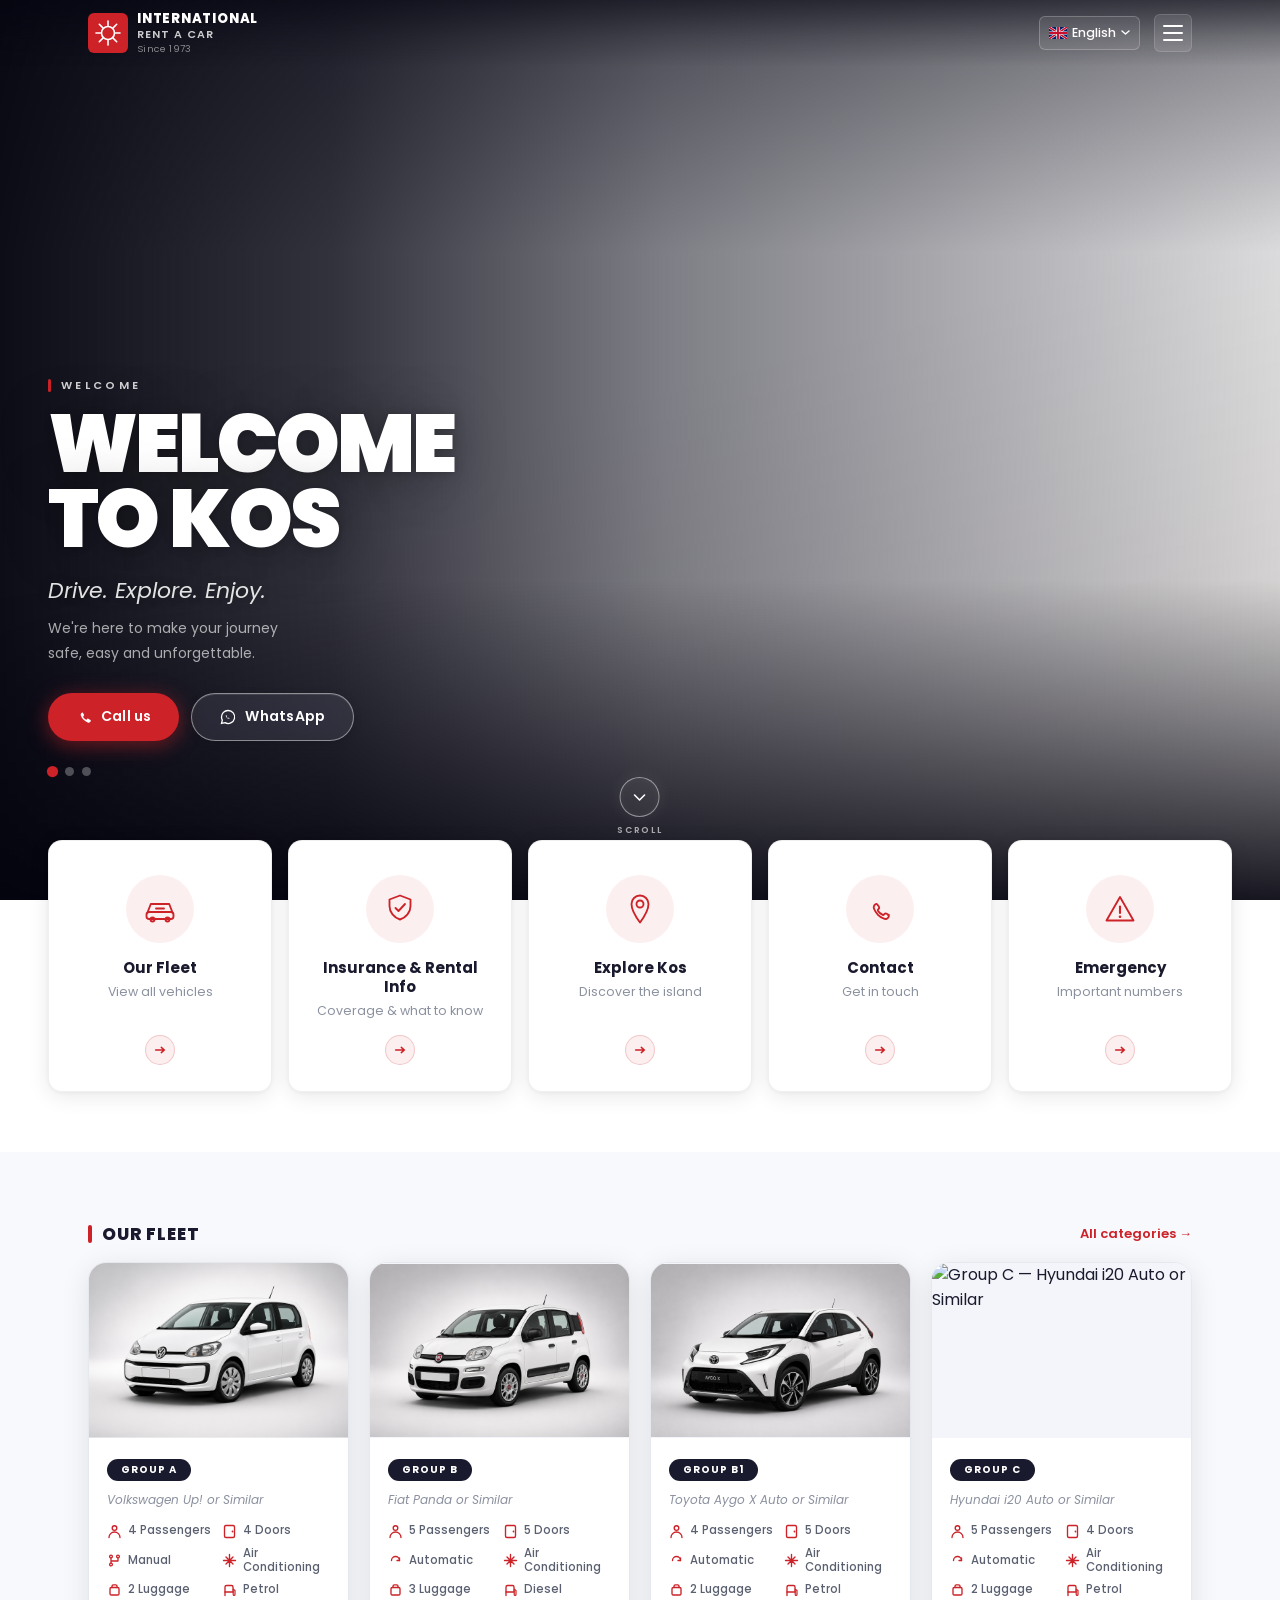
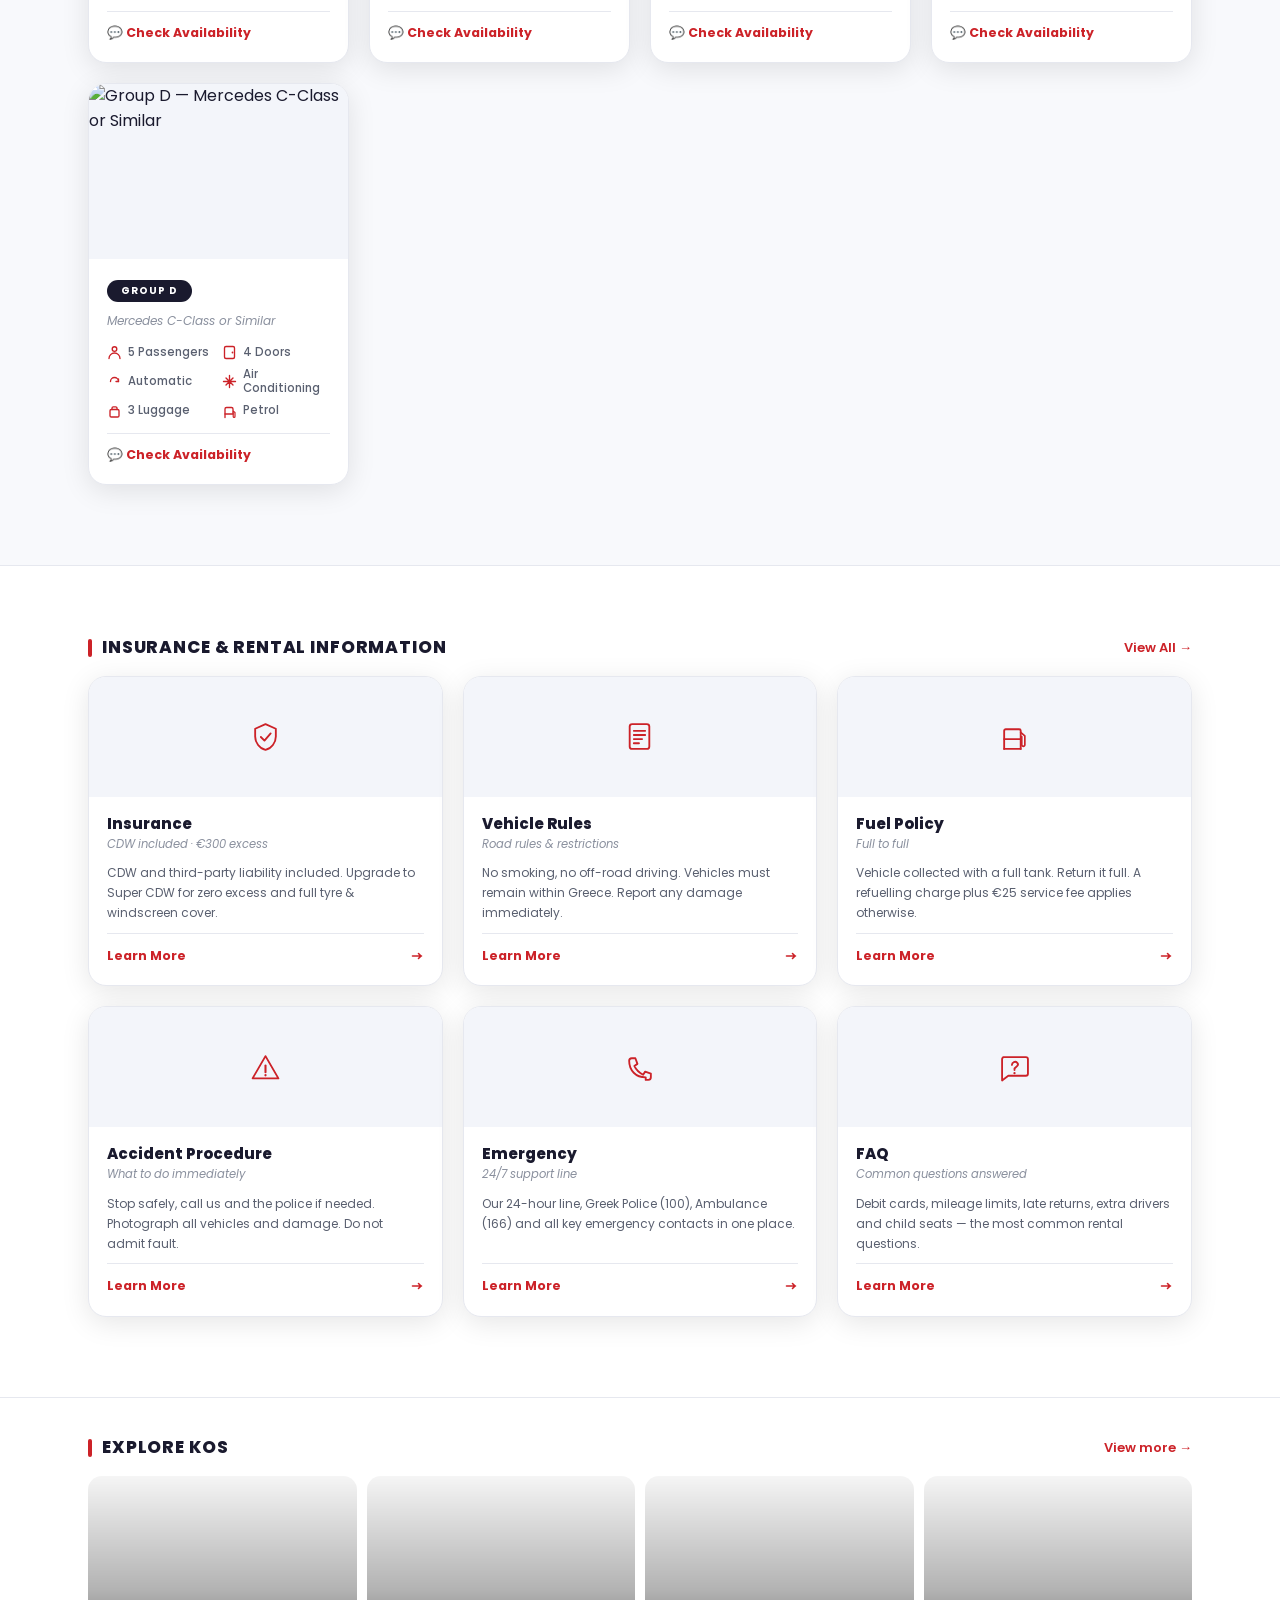
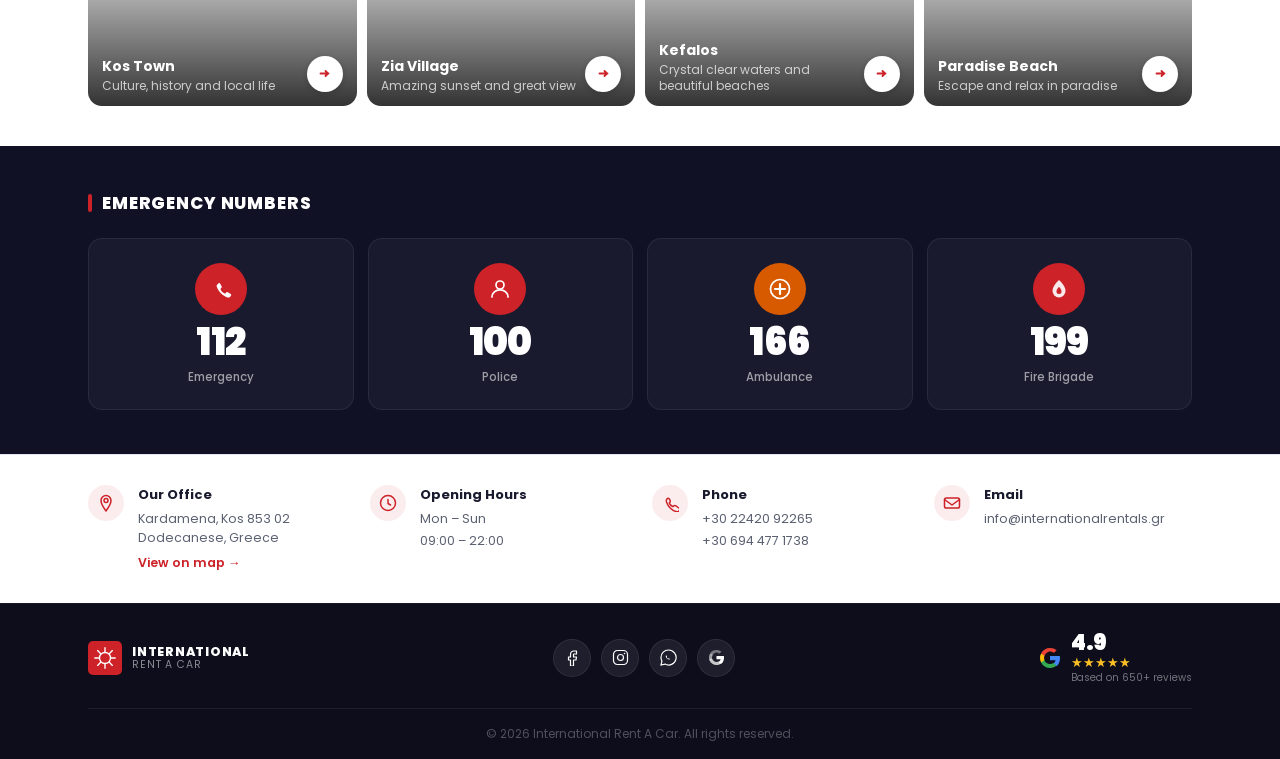
==== commit e608b809: "Update" ====
--- a/index.html
+++ b/index.html
@@ -101,13 +101,13 @@
         <a href="#contact"      class="mob-menu__link">Contact</a>
       </nav>
       <div class="mob-menu__footer">
-        <a href="tel:+302242091222" class="mob-menu__cta mob-menu__cta--red">
+        <a href="tel:+302242092265" class="mob-menu__cta mob-menu__cta--red">
           <svg width="15" height="15" viewBox="0 0 15 15" fill="none" aria-hidden="true">
             <path d="M13.5 10.5c-.28-.28-2.15-1.4-2.55-1.4-.4 0-.55.3-1.05.85-.28.28-.48.3-.75.15-.6-.28-1.8-.8-2.55-2.45-.1-.28-.1-.45.2-.75.47-.47.75-.65.75-1.05 0-.4-1.05-2-1.35-2.28-.28-.28-.55 0-.8.2-.47.28-.85.65-1.05 1.15-.2.47-.08 1.05.1 1.55.55 1.4 1.4 2.72 2.55 3.85 1.15 1.15 2.45 2 3.85 2.55.47.18 1.05.28 1.55.1.47-.18.87-.6 1.15-1.05.28-.38.48-.57.28-.85-.08-.08-.3-.2-1.05-.85z" fill="white"/>
           </svg>
           Call us now
         </a>
-        <a href="https://wa.me/306944450505" target="_blank" rel="noopener" class="mob-menu__cta mob-menu__cta--outline">
+        <a href="https://wa.me/306944771738" target="_blank" rel="noopener" class="mob-menu__cta mob-menu__cta--outline">
           <svg width="15" height="15" viewBox="0 0 15 15" fill="none" aria-hidden="true">
             <path d="M7.5 1C3.91 1 1 3.91 1 7.5c0 1.08.28 2.1.78 2.98L1 14l3.6-.77A6.5 6.5 0 107.5 1z" stroke="white" stroke-width="1.2" fill="none"/>
             <path d="M5.3 6.2c0-.15.1-.28.23-.3l.23-.02c.15-.01.28.08.3.22l.27.93c.03.1-.02.21-.12.26l-.27.17c.24.48.65.9 1.13 1.14l.17-.27a.22.22 0 01.26-.12l.93.27c.14.03.23.16.22.3l-.02.23c-.02.15-.15.26-.3.26C6.75 9 5.3 7.55 5.3 6.42V6.2z" fill="white"/>
@@ -135,13 +135,13 @@
       <p class="hero__desc">We're here to make your journey<br>safe, easy and unforgettable.</p>
 
       <div class="hero__actions">
-        <a href="tel:+302242091222" class="hero__btn hero__btn--red">
+        <a href="tel:+302242092265" class="hero__btn hero__btn--red">
           <svg width="16" height="16" viewBox="0 0 16 16" fill="none" aria-hidden="true">
             <path d="M14.5 11c-.3-.3-2.3-1.52-2.7-1.52-.4 0-.6.3-1.1.9-.3.3-.5.3-.8.16-.65-.3-1.9-.86-2.7-2.6-.1-.3-.1-.5.2-.8.5-.5.8-.7.8-1.1 0-.4-1.1-2.08-1.4-2.38-.3-.3-.6 0-.9.2-.5.3-.9.7-1.1 1.2-.2.5-.1 1.1.1 1.6.6 1.5 1.5 2.9 2.7 4.1 1.2 1.2 2.6 2.1 4.1 2.7.5.2 1.1.3 1.6.1.5-.2.9-.6 1.2-1.1.28-.4.5-.58.28-.88z" fill="white"/>
           </svg>
           Call us
         </a>
-        <a href="https://wa.me/306944450505" target="_blank" rel="noopener" class="hero__btn hero__btn--dark">
+        <a href="https://wa.me/306944771738" target="_blank" rel="noopener" class="hero__btn hero__btn--dark">
           <svg width="16" height="16" viewBox="0 0 16 16" fill="none" aria-hidden="true">
             <path d="M8 1.5C4.41 1.5 1.5 4.41 1.5 8c0 1.13.3 2.2.82 3.12L1.5 14.5l3.5-.81A6.5 6.5 0 108 1.5z" stroke="white" stroke-width="1.3" fill="none"/>
             <path d="M5.8 6.5c0-.16.1-.3.25-.33l.26-.02c.16-.02.3.08.33.23l.28.98c.04.12-.02.25-.13.31l-.27.17c.26.53.68.96 1.2 1.2l.17-.26a.27.27 0 01.32-.14l.98.28c.15.03.25.17.23.33l-.02.26c-.02.16-.16.27-.32.27C7.25 9.62 5.8 8.17 5.8 6.76V6.5z" fill="white"/>
@@ -233,7 +233,7 @@
       </a>
 
       <!-- 4. Contact -->
-      <a href="tel:+302242091222" class="qa-card" aria-label="Call us now">
+      <a href="tel:+302242092265" class="qa-card" aria-label="Call us now">
         <div class="qa-card__icon" aria-hidden="true">
           <svg width="34" height="34" viewBox="0 0 34 34" fill="none">
             <path d="M26.5 23.5c-.46-.48-3.3-2.12-3.94-2.12-.65 0-.84.38-1.6 1.22-.43.5-.74.52-1.22.28-1.22-.6-3.28-1.72-4.88-4.24-.19-.46-.19-.7.28-1.2.76-.76 1.13-1.04 1.13-1.6 0-.65-1.7-3.1-2.08-3.52-.65-.73-1.22-.47-1.7 0-.74.46-1.32 1.04-1.6 1.88-.28.84-.18 1.75.18 2.58.82 2.24 2.26 4.36 3.9 6 1.65 1.65 3.76 3.08 6 3.9.83.36 1.74.46 2.58.18.84-.28 1.42-.86 1.88-1.6.46-.65.7-.88.24-1.6-.09-.18-.38-.37-1.04-1.06z" stroke="#CC2228" stroke-width="1.85" stroke-linecap="round"/>
@@ -972,8 +972,21 @@
           </div>
           <div class="ftr-info__body">
             <strong>Phone</strong>
-            <a href="tel:+302242091222" class="ftr-info__tel">+30 22420 91222</a>
-            <a href="tel:+306944450505" class="ftr-info__tel">+30 6944 450 505</a>
+            <a href="tel:+302242092265" class="ftr-info__tel">+30 22420 92265</a>
+            <a href="tel:+306944771738" class="ftr-info__tel">+30 694 477 1738</a>
+          </div>
+        </div>
+
+        <div class="ftr-info__item">
+          <div class="ftr-info__icon" aria-hidden="true">
+            <svg width="18" height="18" viewBox="0 0 18 18" fill="none">
+              <rect x="1.5" y="4" width="15" height="10" rx="1.8" stroke="#CC2228" stroke-width="1.5"/>
+              <path d="M1.5 5.5l7.5 5.5 7.5-5.5" stroke="#CC2228" stroke-width="1.5" stroke-linecap="round" stroke-linejoin="round"/>
+            </svg>
+          </div>
+          <div class="ftr-info__body">
+            <strong>Email</strong>
+            <a href="mailto:info@internationalrentals.gr" class="ftr-info__tel">info@internationalrentals.gr</a>
           </div>
         </div>
 
@@ -1019,7 +1032,7 @@
               <circle cx="12.5" cy="4.5" r="0.75" fill="white"/>
             </svg>
           </a>
-          <a href="https://wa.me/306944450505" target="_blank" rel="noopener" class="footer__social" aria-label="WhatsApp">
+          <a href="https://wa.me/306944771738" target="_blank" rel="noopener" class="footer__social" aria-label="WhatsApp">
             <svg width="17" height="17" viewBox="0 0 17 17" fill="none" aria-hidden="true">
               <path d="M8.5 1C4.36 1 1 4.36 1 8.5c0 1.28.33 2.5.92 3.56L1 16l4.04-.91A7.5 7.5 0 108.5 1z" stroke="white" stroke-width="1.2" fill="none"/>
               <path d="M5.8 6.8c0-.17.12-.32.28-.35l.27-.03c.17-.02.33.09.37.25l.33 1.14c.04.13-.03.26-.15.33l-.33.2c.3.62.82 1.14 1.44 1.44l.2-.33a.28.28 0 01.33-.15l1.14.33c.16.04.27.2.25.37l-.03.27c-.02.17-.18.3-.35.3C7.28 10.57 5.8 9.08 5.8 7.28V6.8z" fill="white"/>
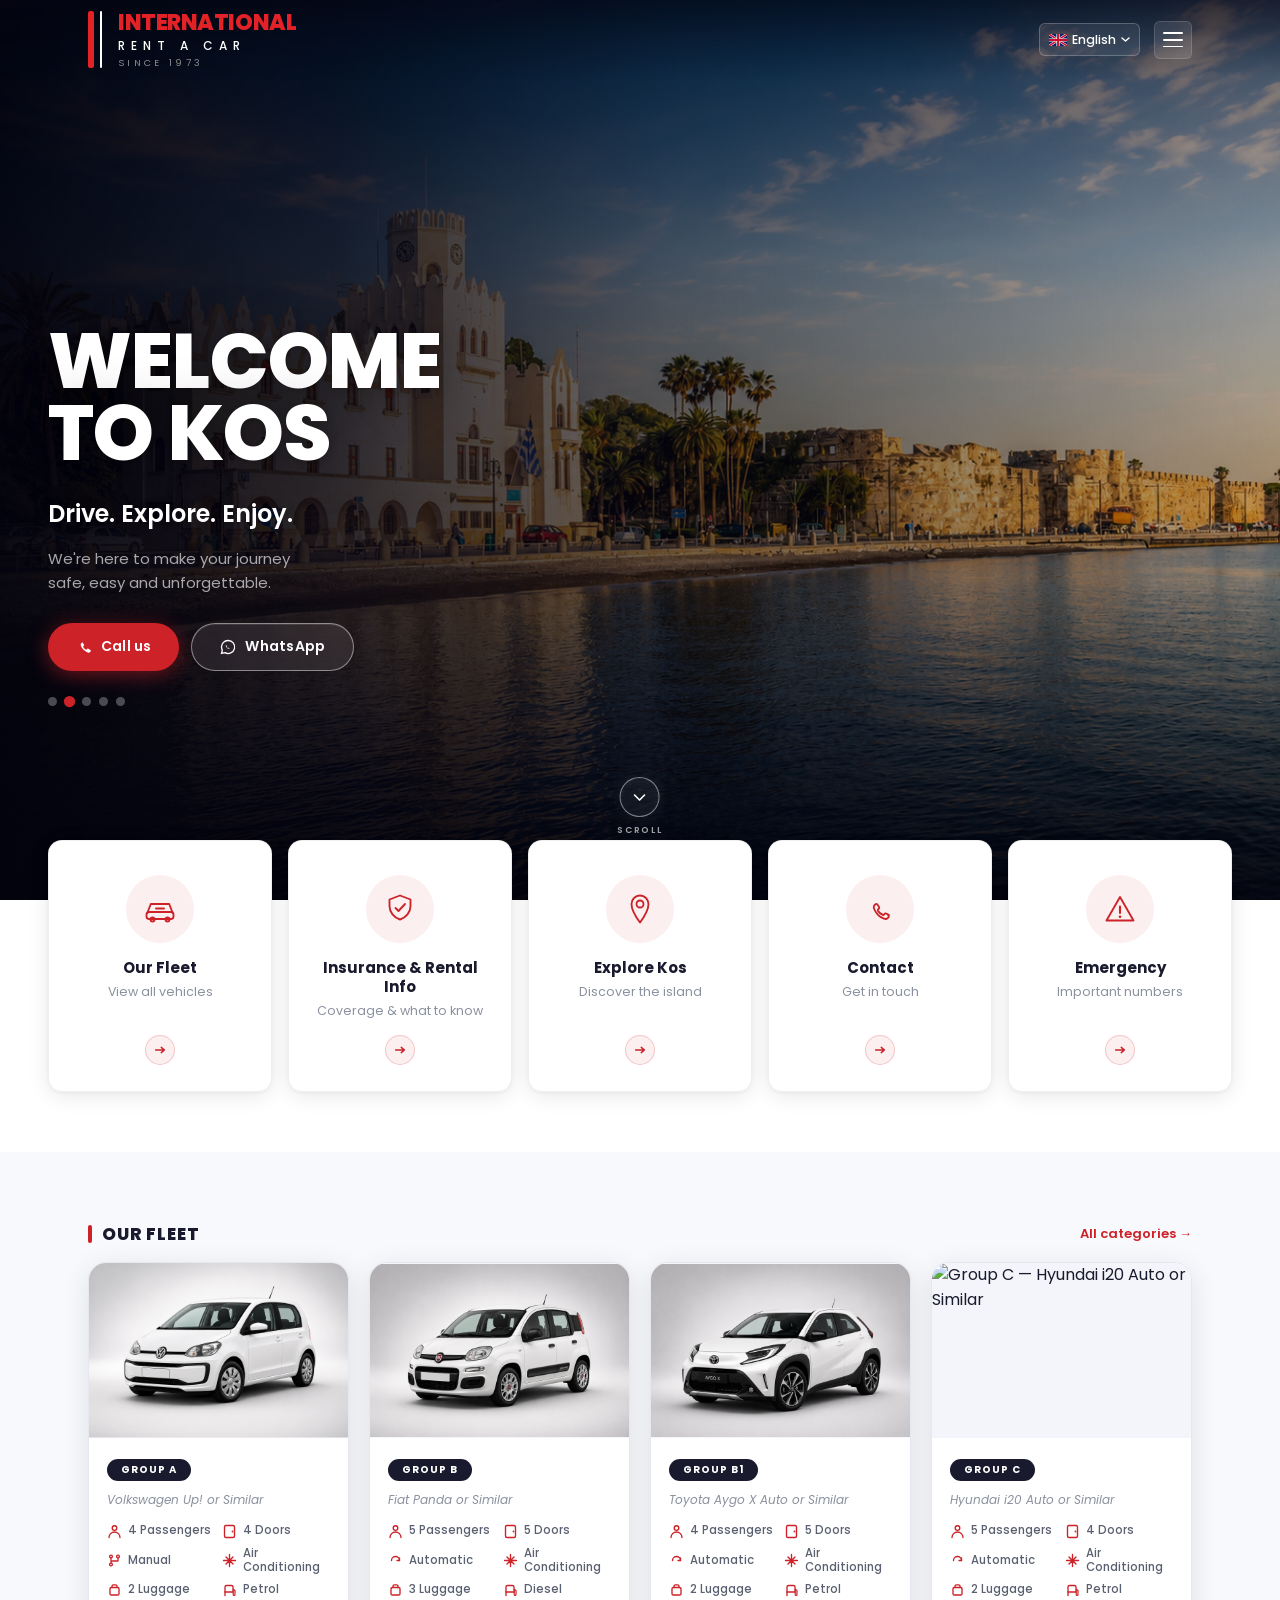
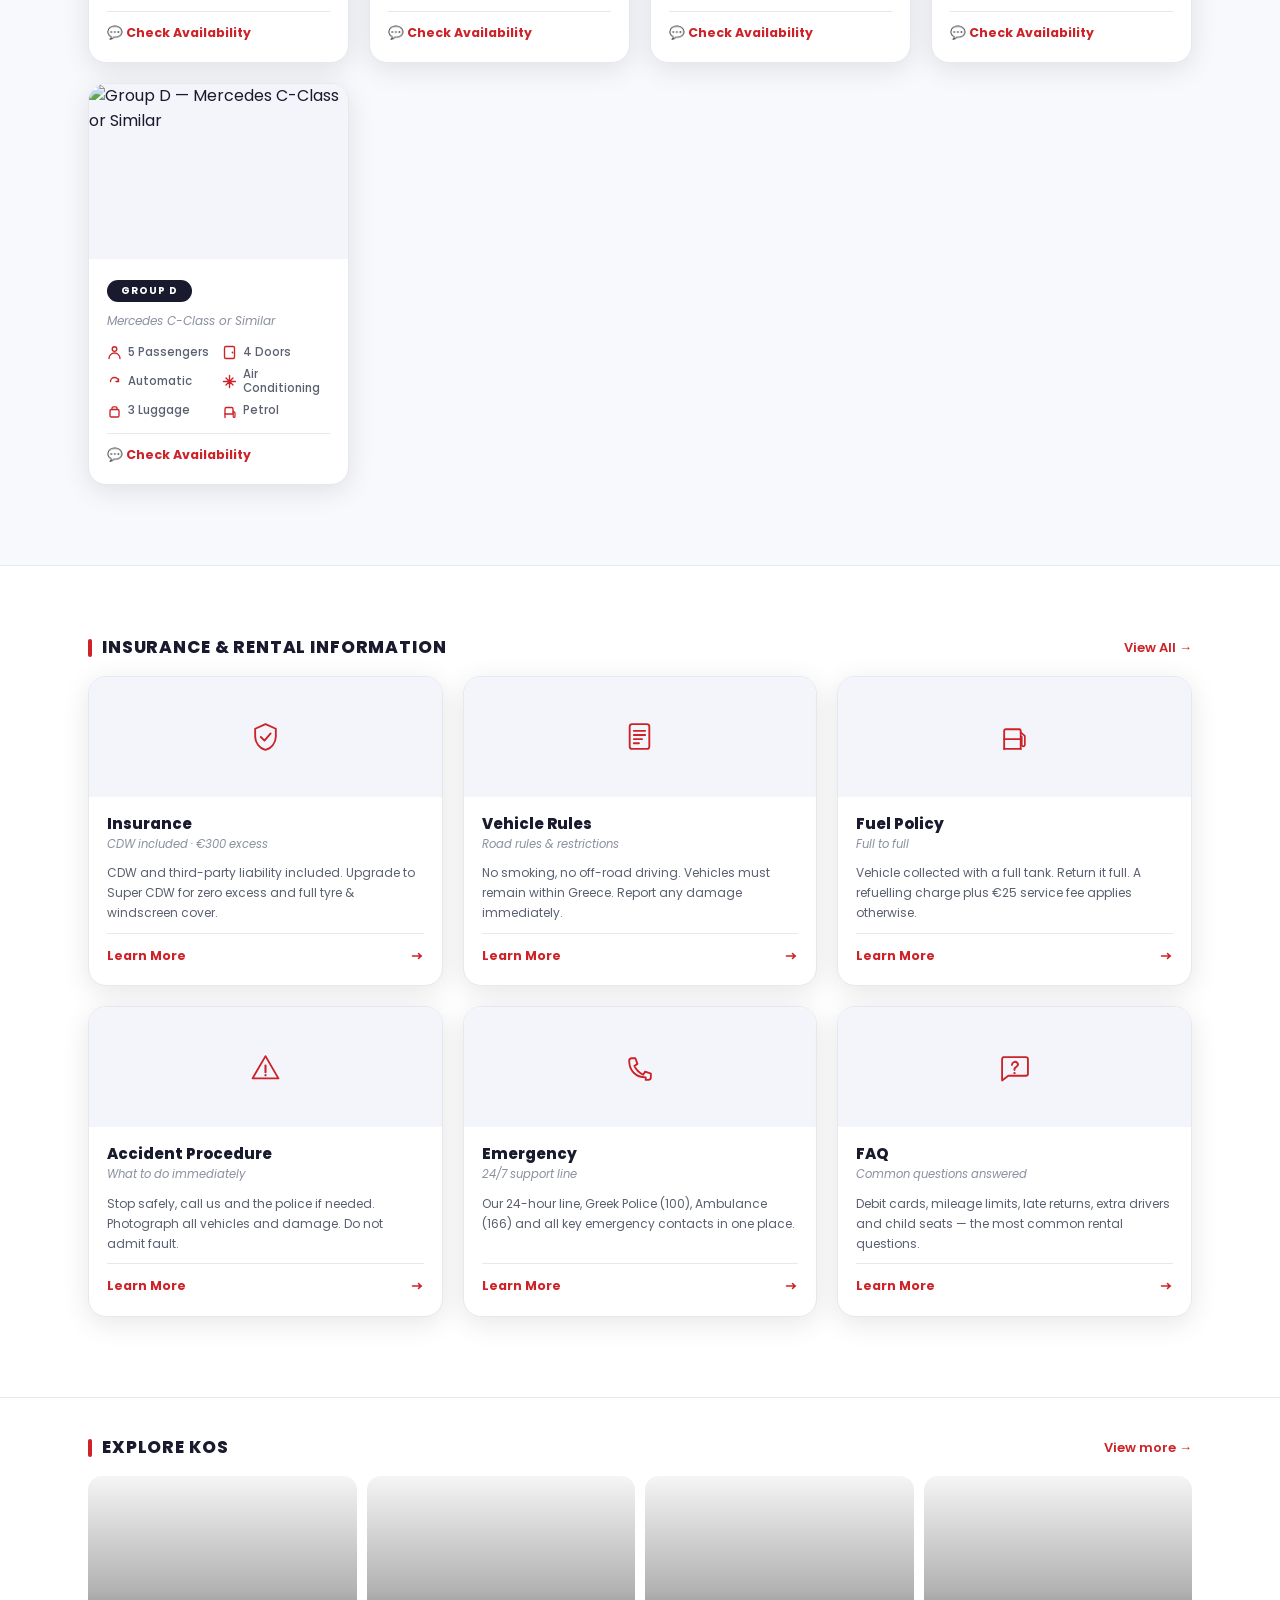
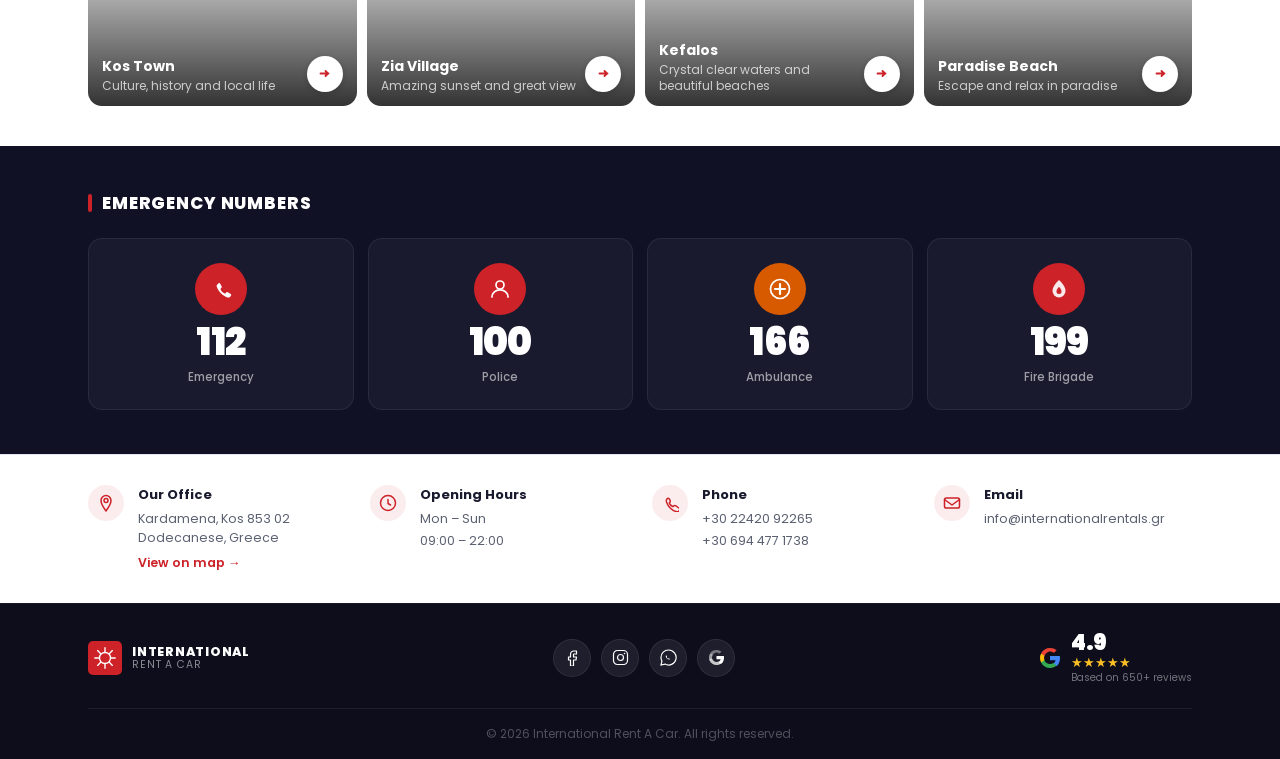
==== commit b220eb31: "Update" ====
--- a/index.html
+++ b/index.html
@@ -7,7 +7,7 @@
   <title>International Rent A Car — Kos, Greece</title>
   <link rel="preconnect" href="https://fonts.googleapis.com" />
   <link rel="preconnect" href="https://fonts.gstatic.com" crossorigin />
-  <link href="https://fonts.googleapis.com/css2?family=Poppins:ital,wght@0,300;0,400;0,500;0,600;0,700;0,800;0,900;1,400;1,500&display=swap" rel="stylesheet" />
+  <link href="https://fonts.googleapis.com/css2?family=Bebas+Neue&family=Poppins:ital,wght@0,300;0,400;0,500;0,600;0,700;0,800;0,900;1,400;1,500&display=swap" rel="stylesheet" />
   <link rel="stylesheet" href="css/style.css" />
 </head>
 <body>
@@ -17,29 +17,14 @@
     <div class="nav__inner">
 
       <a href="#home" class="nav__logo" aria-label="International Rent A Car — Home">
-        <!--
-          LOGO PLACEHOLDER — replace the entire <svg> below with the official asset:
-          <img src="images/logo.png" alt="" width="40" height="40" />
-          The .nav__logo-icon img rule in style.css handles sizing automatically.
-        -->
-        <div class="nav__logo-icon" aria-hidden="true">
-          <svg width="40" height="40" viewBox="0 0 40 40" fill="none" xmlns="http://www.w3.org/2000/svg">
-            <rect width="40" height="40" rx="6" fill="#CC2228"/>
-            <circle cx="20" cy="20" r="6.5" stroke="white" stroke-width="1.6" fill="none"/>
-            <line x1="20" y1="8"  x2="20" y2="12.5" stroke="white" stroke-width="1.6" stroke-linecap="round"/>
-            <line x1="20" y1="27.5" x2="20" y2="32" stroke="white" stroke-width="1.6" stroke-linecap="round"/>
-            <line x1="8"  y1="20" x2="12.5" y2="20" stroke="white" stroke-width="1.6" stroke-linecap="round"/>
-            <line x1="27.5" y1="20" x2="32" y2="20" stroke="white" stroke-width="1.6" stroke-linecap="round"/>
-            <line x1="11.3" y1="11.3" x2="14.9" y2="14.9" stroke="white" stroke-width="1.6" stroke-linecap="round"/>
-            <line x1="25.1" y1="25.1" x2="28.7" y2="28.7" stroke="white" stroke-width="1.6" stroke-linecap="round"/>
-            <line x1="28.7" y1="11.3" x2="25.1" y2="14.9" stroke="white" stroke-width="1.6" stroke-linecap="round"/>
-            <line x1="14.9" y1="25.1" x2="11.3" y2="28.7" stroke="white" stroke-width="1.6" stroke-linecap="round"/>
-          </svg>
+        <div class="nav__logo-bars" aria-hidden="true">
+          <div class="nav__logo-bar--red"></div>
+          <div class="nav__logo-bar--white"></div>
         </div>
         <div class="nav__logo-text">
           <span class="nav__logo-name">INTERNATIONAL</span>
           <span class="nav__logo-sub">RENT A CAR</span>
-          <span class="nav__logo-since">Since 1973</span>
+          <span class="nav__logo-since">SINCE 1973</span>
         </div>
       </a>
 
@@ -121,15 +106,16 @@
   <!-- ═══════════════════════ HERO ══════════════════════════════ -->
   <section class="hero" id="home" aria-label="Welcome to International Rent A Car">
 
-    <div class="hero__slide active" style="background-image:url('https://images.unsplash.com/photo-1568702846914-96b305d2aaeb?w=1920&q=90&auto=format&fit=crop')" aria-hidden="true"></div>
-    <div class="hero__slide" style="background-image:url('https://images.unsplash.com/photo-1571366343168-631c5bcca7a4?w=1920&q=90&auto=format&fit=crop')" aria-hidden="true"></div>
-    <div class="hero__slide" style="background-image:url('https://images.unsplash.com/photo-1570077188670-e3a8d69ac5ff?w=1920&q=90&auto=format&fit=crop')" aria-hidden="true"></div>
+    <div class="hero__slide active" style="background-image:url('assets/images/hero/hero-1.png')" aria-hidden="true"></div>
+    <div class="hero__slide" style="background-image:url('assets/images/hero/hero-2.png')" aria-hidden="true"></div>
+    <div class="hero__slide" style="background-image:url('assets/images/hero/hero-3.png')" aria-hidden="true"></div>
+    <div class="hero__slide" style="background-image:url('assets/images/hero/hero-4.png')" aria-hidden="true"></div>
+    <div class="hero__slide" style="background-image:url('assets/images/hero/hero-5.png')" aria-hidden="true"></div>
 
     <div class="hero__overlay" aria-hidden="true"></div>
     <div class="hero__vignette" aria-hidden="true"></div>
 
     <div class="hero__content">
-      <span class="hero__eyebrow">WELCOME</span>
       <h1 class="hero__heading">WELCOME<br>TO KOS</h1>
       <p class="hero__tagline">Drive. Explore. Enjoy.</p>
       <p class="hero__desc">We're here to make your journey<br>safe, easy and unforgettable.</p>
@@ -154,6 +140,8 @@
         <button class="hero__dot active" data-slide="0" role="tab" aria-selected="true"  aria-label="Slide 1"></button>
         <button class="hero__dot"        data-slide="1" role="tab" aria-selected="false" aria-label="Slide 2"></button>
         <button class="hero__dot"        data-slide="2" role="tab" aria-selected="false" aria-label="Slide 3"></button>
+        <button class="hero__dot"        data-slide="3" role="tab" aria-selected="false" aria-label="Slide 4"></button>
+        <button class="hero__dot"        data-slide="4" role="tab" aria-selected="false" aria-label="Slide 5"></button>
       </div>
     </div>
 
--- a/css/style.css
+++ b/css/style.css
@@ -148,25 +148,86 @@
   margin-inline: auto;
 }
 
-/* Logo */
+/* ── Logo ─────────────────────────────────────────────────── */
 .nav__logo {
   display: flex;
-  align-items: center;
-  gap: 9px;
+  align-items: stretch;
+  gap: 16px;            /* white bar → text block: 16px */
   text-decoration: none;
   flex-shrink: 0;
 }
-.nav__logo-icon { flex-shrink: 0; }
-/* img-slot: drop <img src="logo.png" alt="" width="40" height="40" /> here instead of the SVG */
-.nav__logo-icon img { width: 40px; height: 40px; object-fit: contain; border-radius: 6px; display: block; }
+
+/* Two vertical accent lines: 6px red · 6px gap · 2px white */
+.nav__logo-bars {
+  display: flex;
+  align-items: stretch;
+  gap: 6px;
+  flex-shrink: 0;
+}
+.nav__logo-bar--red {
+  width: 6px;
+  background: #E32228;
+  border-radius: 2px;
+  flex-shrink: 0;
+}
+.nav__logo-bar--white {
+  width: 2px;
+  background: #ffffff;
+  border-radius: 1px;
+  flex-shrink: 0;
+}
+
+/* Text stack */
 .nav__logo-text {
   display: flex;
   flex-direction: column;
-  line-height: 1;
-}
-.nav__logo-name  { font-size: 13px;   font-weight: 800; color: #fff;                    letter-spacing: 0.06em; line-height: 1.25; }
-.nav__logo-sub   { font-size: 11px;   font-weight: 600; color: rgba(255,255,255,0.78);  letter-spacing: 0.09em; line-height: 1.3; }
-.nav__logo-since { font-size: 9.5px;  font-weight: 400; color: rgba(255,255,255,0.50);  letter-spacing: 0.04em; line-height: 1.4; }
+  justify-content: center;
+  gap: 4px;
+}
+
+/* Row 1 — INTERNATIONAL */
+.nav__logo-name {
+  font-size: 18px;
+  font-weight: 800;
+  color: #E32228;
+  letter-spacing: -0.02em;
+  line-height: 1.1;
+  white-space: nowrap;
+}
+
+/* Row 2 — RENT A CAR */
+.nav__logo-sub {
+  font-size: 9.5px;
+  font-weight: 500;
+  color: #ffffff;
+  letter-spacing: 0.50em;
+  line-height: 1.15;
+  white-space: nowrap;
+}
+
+/* Row 3 — SINCE 1973 */
+.nav__logo-since {
+  font-size: 8px;
+  font-weight: 400;
+  color: #8B8B8B;
+  letter-spacing: 0.35em;
+  line-height: 1.2;
+  white-space: nowrap;
+}
+
+/* Tablet ≥ 640px */
+@media (min-width: 640px) {
+  .nav__logo-name  { font-size: 20px; }
+  .nav__logo-sub   { font-size: 10.5px; }
+  .nav__logo-since { font-size: 9px; }
+}
+
+/* Desktop ≥ 960px — target logo block height ≈ 57px */
+@media (min-width: 960px) {
+  .nav__logo-name  { font-size: 22px; }
+  .nav__logo-sub   { font-size: 12px; }
+  .nav__logo-since { font-size: 9.5px; }
+}
 
 /* Right side */
 .nav__right { display: flex; align-items: center; gap: 14px; }
@@ -335,14 +396,14 @@
   background-size: cover;
   background-position: center 52%;
   opacity: 0;
-  transition: opacity 1.4s ease;
+  transition: opacity 2s ease;
   z-index: 0;
   will-change: opacity;
   transform: scale(1.03);
   /* Cinematic grade: slightly darker, punchier contrast, warm saturation */
   filter: brightness(0.86) contrast(1.07) saturate(1.10);
 }
-.hero__slide.active { opacity: 1; transform: scale(1); transition: opacity 1.4s ease, transform 8s ease; }
+.hero__slide.active { opacity: 1; transform: scale(1); transition: opacity 2s ease, transform 8s ease; }
 
 /* Overlays */
 .hero__overlay {
@@ -386,56 +447,38 @@
   display: flex;
   flex-direction: column;
   justify-content: flex-end;
-  padding: 88px 24px 112px;
+  padding: 88px 24px 182px;
   width: 100%;
   max-width: 680px;
 }
 
-.hero__eyebrow {
-  display: inline-flex;
-  align-items: center;
-  gap: 10px;
-  font-size: 11px;
-  font-weight: 600;
-  color: rgba(255,255,255,0.82);
-  letter-spacing: 0.30em;
-  text-transform: uppercase;
-  margin-bottom: 12px;
-}
-.hero__eyebrow::before {
-  content: '';
-  display: block;
-  width: 3px; height: 13px;
-  background: var(--red);
-  border-radius: 2px;
-  flex-shrink: 0;
-}
-
 .hero__heading {
-  font-size: clamp(50px, 13vw, 82px);
-  font-weight: 900;
+  font-family: var(--font);
+  font-size: clamp(47px, 12.4vw, 78px);
+  font-weight: 800;
   color: var(--white);
   line-height: 0.92;
-  letter-spacing: -0.032em;
-  margin-bottom: 18px;
+  letter-spacing: -0.01em;
+  margin-bottom: 24px;
   text-shadow: 0 4px 52px rgba(0,0,0,0.38), 0 1px 8px rgba(0,0,0,0.22);
 }
 
 .hero__tagline {
-  font-size: clamp(17px, 4.2vw, 22px);
-  font-style: italic;
-  font-weight: 400;
-  color: rgba(255,255,255,0.88);
-  margin-bottom: 10px;
+  font-size: clamp(18px, 4.5vw, 24px);
+  font-style: normal;
+  font-weight: 600;
+  color: var(--white);
+  margin-top: 4px;
+  margin-bottom: 16px;
   line-height: 1.42;
   text-shadow: 0 1px 14px rgba(0,0,0,0.24);
 }
 
 .hero__desc {
-  font-size: 14px;
+  font-size: 15px;
   font-weight: 400;
   color: rgba(255,255,255,0.64);
-  line-height: 1.75;
+  line-height: 1.6;
   margin-bottom: 28px;
 }
 
@@ -1559,7 +1602,7 @@
    RESPONSIVE — 480px (small landscape phones)
    ═══════════════════════════════════════════════════════════════ */
 @media (min-width: 480px) {
-  .hero__content { padding-bottom: 118px; }
+  .hero__content { padding-bottom: 188px; }
 
   /* Bigger explore cards */
   .explore-card { min-height: 175px; }
@@ -1607,7 +1650,7 @@
 
   .nav__inner { padding: 11px 36px; }
 
-  .hero__content { padding: 112px 36px 116px; }
+  .hero__content { padding: 112px 36px 186px; }
 
   /* Guide */
   .guide { padding: 72px 0 80px; }
@@ -1646,7 +1689,7 @@
    ═══════════════════════════════════════════════════════════════ */
 @media (min-width: 1200px) {
   .nav__inner { padding: 11px 48px; }
-  .hero__content { padding: 118px 48px 124px; }
+  .hero__content { padding: 118px 48px 194px; }
 }
 
 
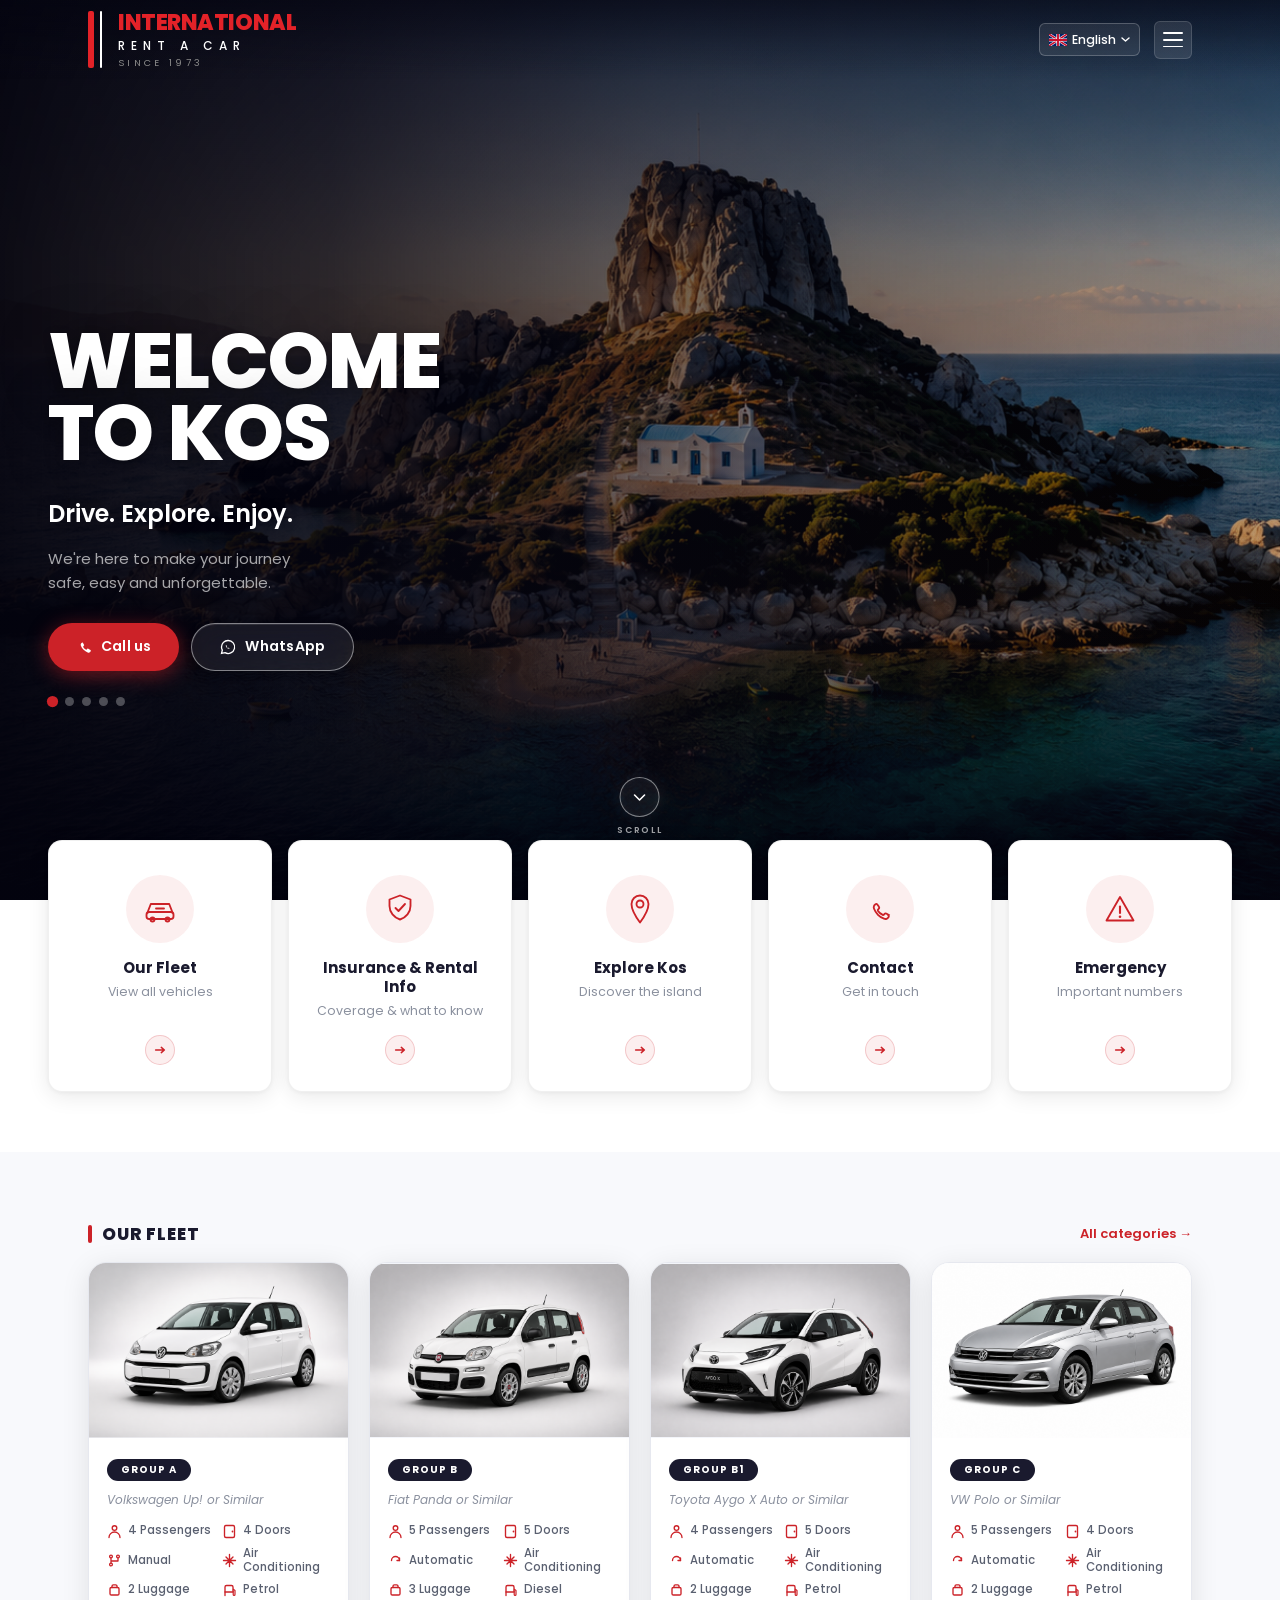
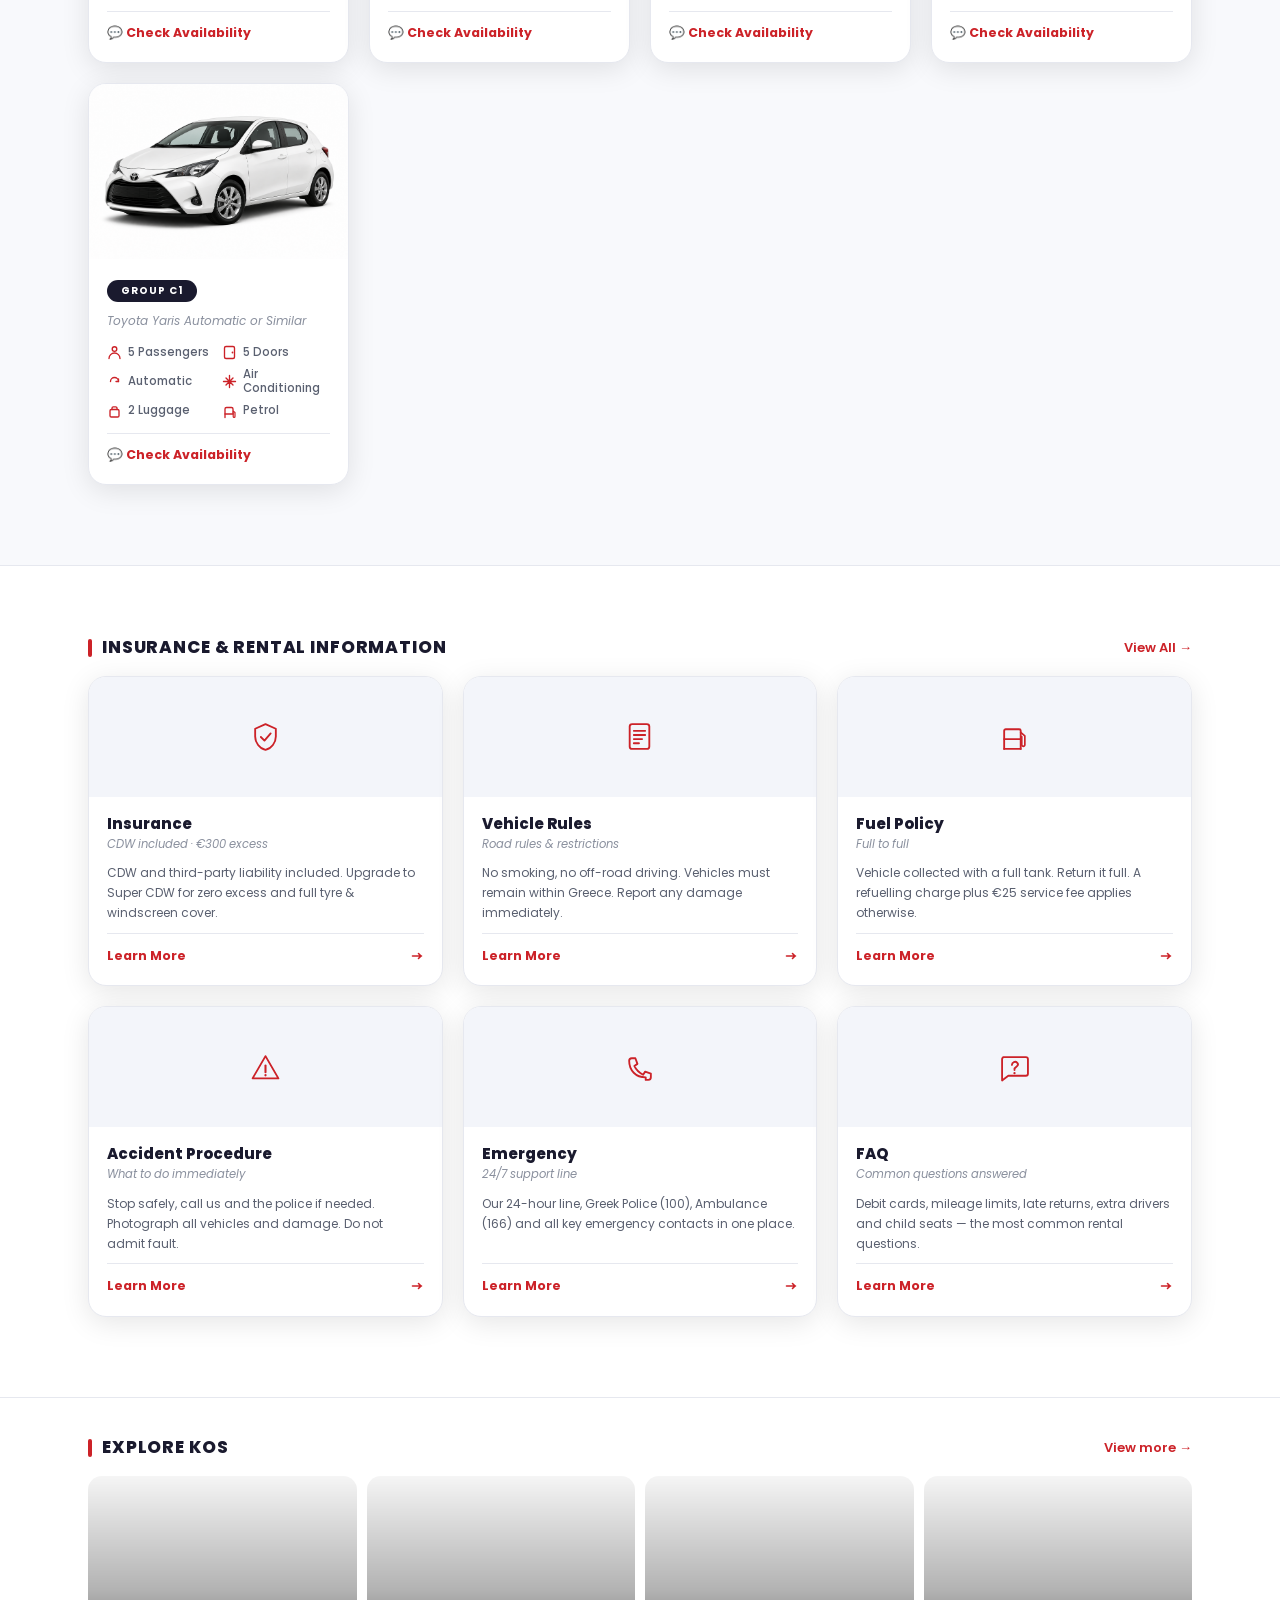
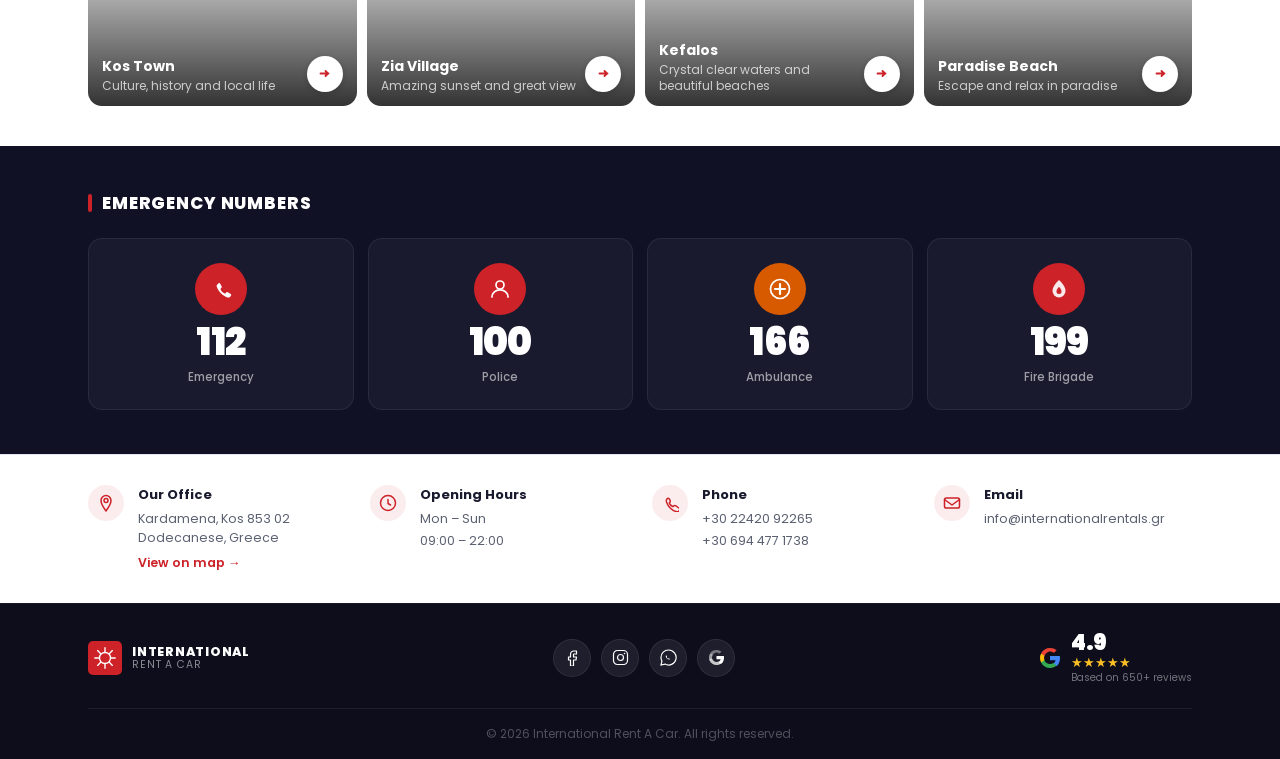
==== commit 5538beda: "Update" ====
--- a/index.html
+++ b/index.html
@@ -477,19 +477,19 @@
           </div>
         </article>
 
-        <!-- ── Group C · Automatic ───────────────────────────────── -->
-        <article class="fleet-card prem-carousel__card" role="listitem" aria-label="Group C — Hyundai i20 Auto or Similar">
+        <!-- ── Group C · Compact ─────────────────────────────────── -->
+        <article class="fleet-card prem-carousel__card" role="listitem" aria-label="Group C — VW Polo or Similar">
           <div class="fleet-card__img-wrap">
             <img
-              src="https://images.unsplash.com/photo-1550355291-bbee04a92027?w=600&q=80&auto=format&fit=crop"
-              alt="Group C — Hyundai i20 Auto or Similar"
+              src="assets/images/fleet/cards/group-c-vw-polo-silver.png"
+              alt="Group C — VW Polo or Similar"
               loading="lazy"
             />
           </div>
           <div class="fleet-card__body">
             <div class="fleet-card__head">
               <p class="fleet-card__group">Group C</p>
-              <p class="fleet-card__example">Hyundai i20 Auto or Similar</p>
+              <p class="fleet-card__example">VW Polo or Similar</p>
             </div>
             <ul class="fleet-card__specs" aria-label="Vehicle specifications">
               <li class="fleet-card__spec">
@@ -535,25 +535,25 @@
                 <span>Petrol</span>
               </li>
             </ul>
-            <button type="button" class="fleet-card__cta" data-group="Group C" data-vehicle="Hyundai i20 Auto or Similar">
+            <button type="button" class="fleet-card__cta" data-group="Group C" data-vehicle="VW Polo or Similar">
               💬 Check Availability
             </button>
           </div>
         </article>
 
-        <!-- ── Group D · Premium ─────────────────────────────────── -->
-        <article class="fleet-card prem-carousel__card" role="listitem" aria-label="Group D — Mercedes C-Class or Similar">
+        <!-- ── Group C1 · Compact Auto ──────────────────────────── -->
+        <article class="fleet-card prem-carousel__card" role="listitem" aria-label="Group C1 — Toyota Yaris Automatic or Similar">
           <div class="fleet-card__img-wrap">
             <img
-              src="https://images.unsplash.com/photo-1503376780353-7e6692767b70?w=600&q=80&auto=format&fit=crop"
-              alt="Group D — Mercedes C-Class or Similar"
+              src="assets/images/fleet/cards/group-c1-toyota-yaris-white.png"
+              alt="Group C1 — Toyota Yaris Automatic or Similar"
               loading="lazy"
             />
           </div>
           <div class="fleet-card__body">
             <div class="fleet-card__head">
-              <p class="fleet-card__group">Group D</p>
-              <p class="fleet-card__example">Mercedes C-Class or Similar</p>
+              <p class="fleet-card__group">Group C1</p>
+              <p class="fleet-card__example">Toyota Yaris Automatic or Similar</p>
             </div>
             <ul class="fleet-card__specs" aria-label="Vehicle specifications">
               <li class="fleet-card__spec">
@@ -568,7 +568,7 @@
                   <rect x="2.5" y="1.5" width="10" height="12" rx="1.5" stroke="#CC2228" stroke-width="1.35"/>
                   <circle cx="10.5" cy="7.5" r="0.9" fill="#CC2228"/>
                 </svg>
-                <span>4 Doors</span>
+                <span>5 Doors</span>
               </li>
               <li class="fleet-card__spec">
                 <svg width="15" height="15" viewBox="0 0 15 15" fill="none" aria-hidden="true">
@@ -588,7 +588,7 @@
                   <rect x="3" y="5.5" width="9" height="7.5" rx="1.3" stroke="#CC2228" stroke-width="1.35"/>
                   <path d="M5 5.5V4.2A1.3 1.3 0 016.3 2.9h2.4A1.3 1.3 0 0110 4.2v1.3" stroke="#CC2228" stroke-width="1.35" stroke-linecap="round"/>
                 </svg>
-                <span>3 Luggage</span>
+                <span>2 Luggage</span>
               </li>
               <li class="fleet-card__spec">
                 <svg width="15" height="15" viewBox="0 0 15 15" fill="none" aria-hidden="true">
@@ -599,7 +599,7 @@
                 <span>Petrol</span>
               </li>
             </ul>
-            <button type="button" class="fleet-card__cta" data-group="Group D" data-vehicle="Mercedes C-Class or Similar">
+            <button type="button" class="fleet-card__cta" data-group="Group C1" data-vehicle="Toyota Yaris Automatic or Similar">
               💬 Check Availability
             </button>
           </div>
